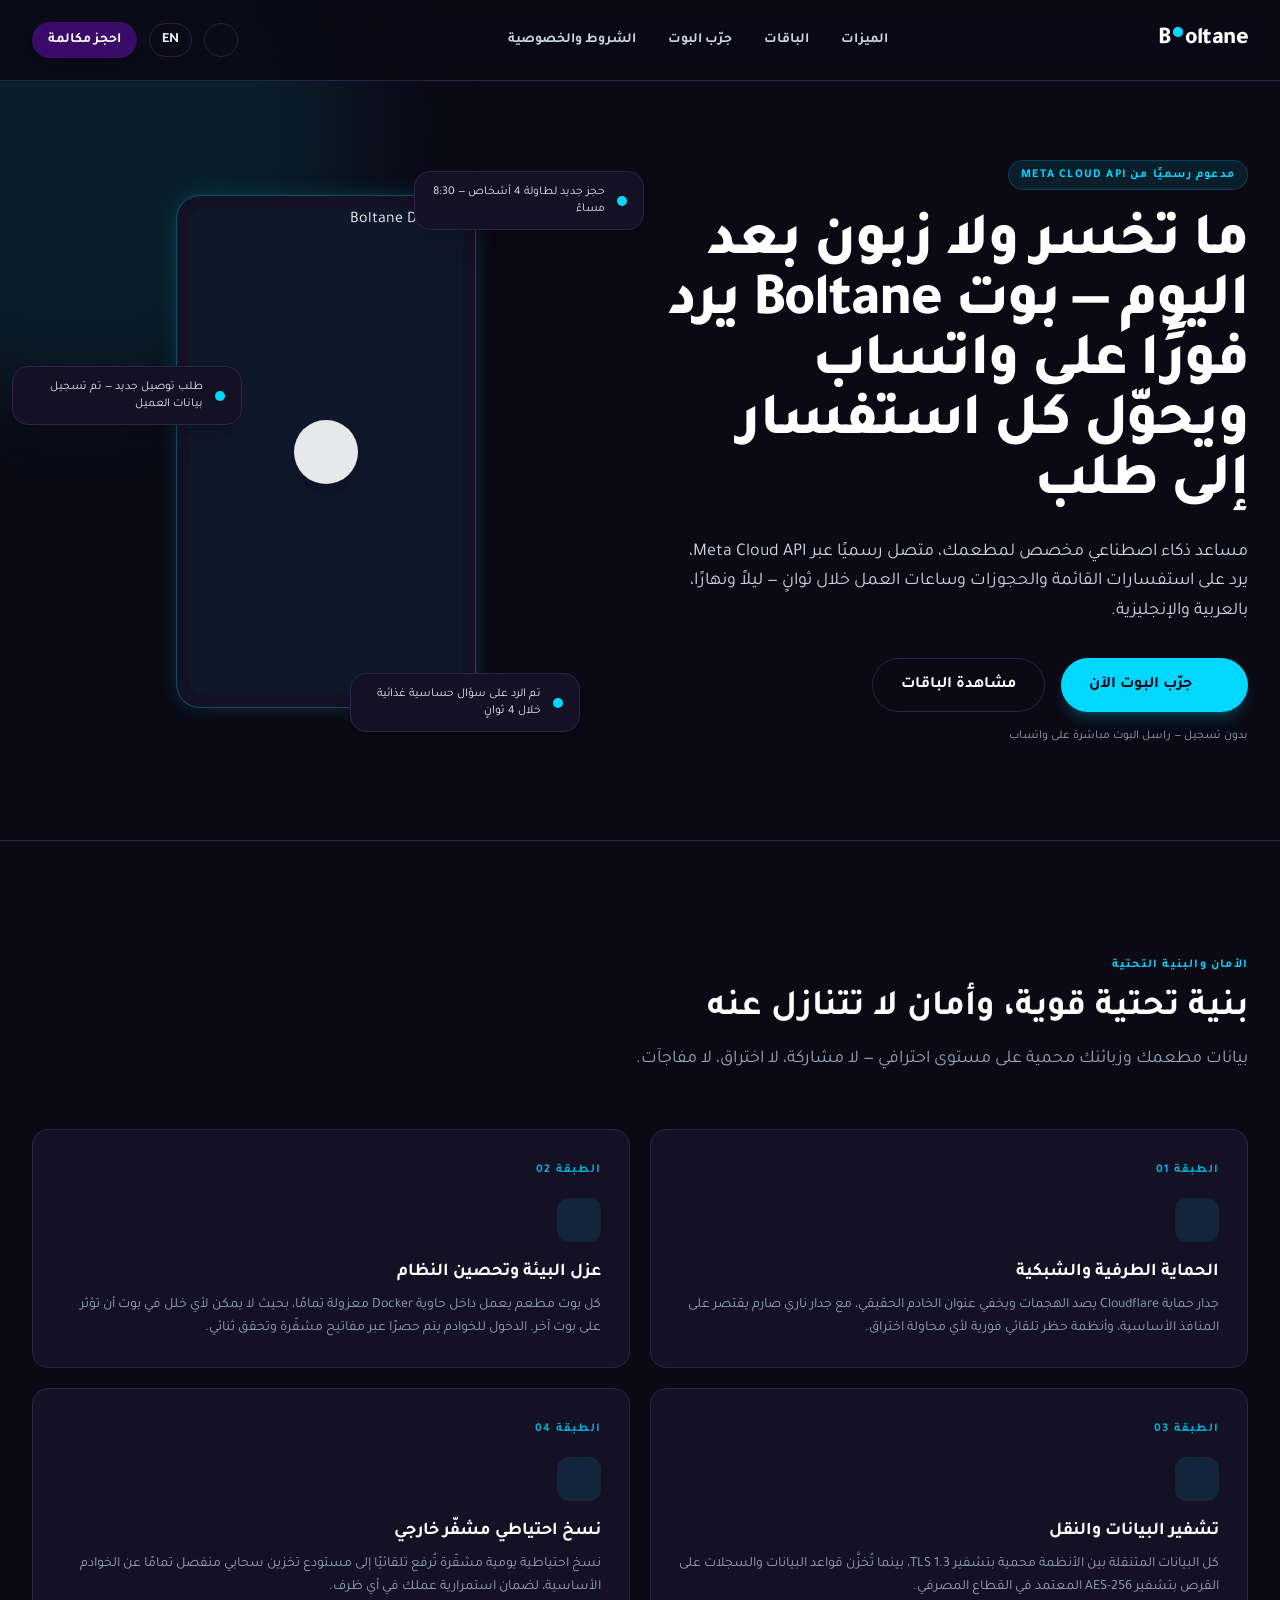
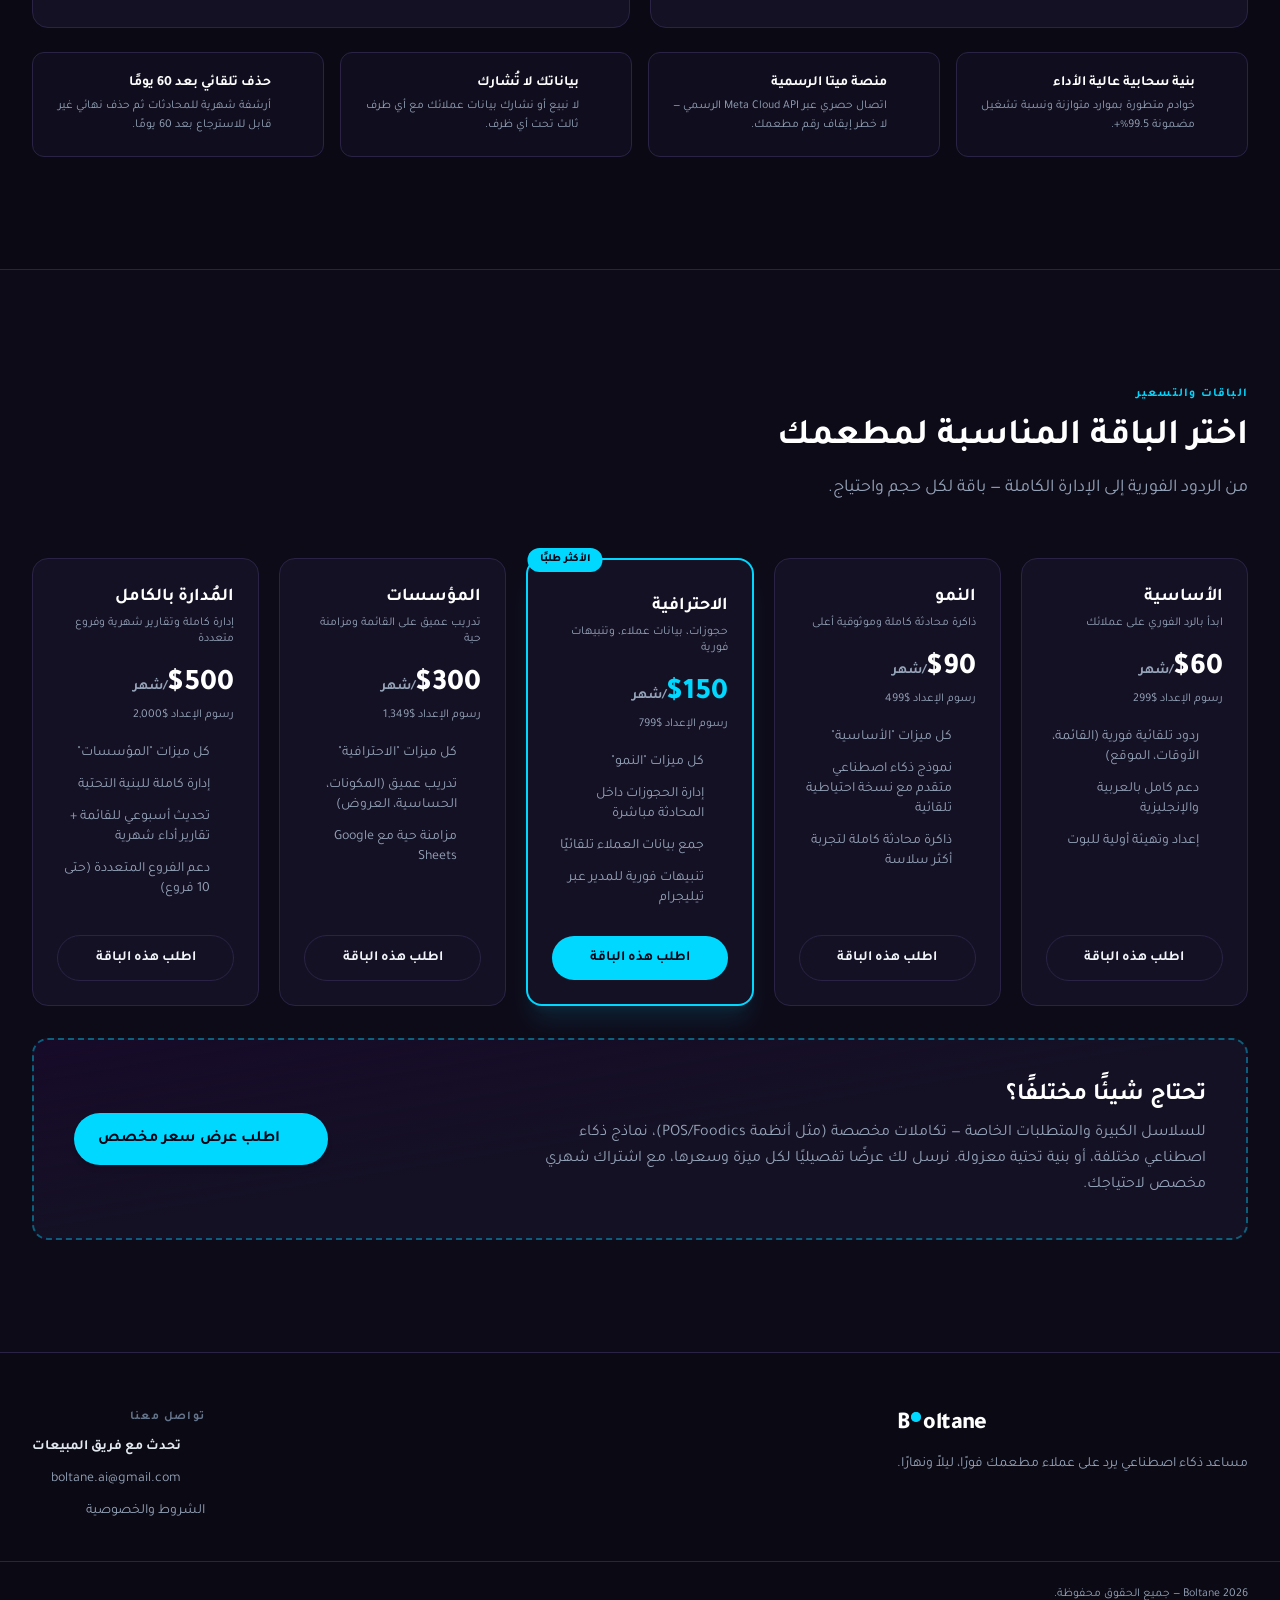
==== index.html @ 98b8a9b6 "Rename Boltane_WebPage-5.html to index.html" ====
<!DOCTYPE html>
<html lang="ar" dir="rtl" class="dark">
<head>
<meta charset="UTF-8" />
<meta name="viewport" content="width=device-width, initial-scale=1.0, viewport-fit=cover" />
<title data-i18n="meta.title">Boltane — أتمتة ذكاء اصطناعي لمطاعمك عبر واتساب</title>
<meta name="description" data-i18n="meta.description" content="مساعد ذكاء اصطناعي مخصص يرد على عملاء مطعمك فورًا على واتساب، على مدار الساعة، بالعربية والإنجليزية." />
<meta name="referrer" content="strict-origin-when-cross-origin" />

<!-- Tailwind CSS (precompiled locally at build time — no CDN needed, works fully offline) -->
<style>
*,:after,:before{--tw-border-spacing-x:0;--tw-border-spacing-y:0;--tw-translate-x:0;--tw-translate-y:0;--tw-rotate:0;--tw-skew-x:0;--tw-skew-y:0;--tw-scale-x:1;--tw-scale-y:1;--tw-pan-x: ;--tw-pan-y: ;--tw-pinch-zoom: ;--tw-scroll-snap-strictness:proximity;--tw-gradient-from-position: ;--tw-gradient-via-position: ;--tw-gradient-to-position: ;--tw-ordinal: ;--tw-slashed-zero: ;--tw-numeric-figure: ;--tw-numeric-spacing: ;--tw-numeric-fraction: ;--tw-ring-inset: ;--tw-ring-offset-width:0px;--tw-ring-offset-color:#fff;--tw-ring-color:rgba(59,130,246,.5);--tw-ring-offset-shadow:0 0 #0000;--tw-ring-shadow:0 0 #0000;--tw-shadow:0 0 #0000;--tw-shadow-colored:0 0 #0000;--tw-blur: ;--tw-brightness: ;--tw-contrast: ;--tw-grayscale: ;--tw-hue-rotate: ;--tw-invert: ;--tw-saturate: ;--tw-sepia: ;--tw-drop-shadow: ;--tw-backdrop-blur: ;--tw-backdrop-brightness: ;--tw-backdrop-contrast: ;--tw-backdrop-grayscale: ;--tw-backdrop-hue-rotate: ;--tw-backdrop-invert: ;--tw-backdrop-opacity: ;--tw-backdrop-saturate: ;--tw-backdrop-sepia: ;--tw-contain-size: ;--tw-contain-layout: ;--tw-contain-paint: ;--tw-contain-style: }::backdrop{--tw-border-spacing-x:0;--tw-border-spacing-y:0;--tw-translate-x:0;--tw-translate-y:0;--tw-rotate:0;--tw-skew-x:0;--tw-skew-y:0;--tw-scale-x:1;--tw-scale-y:1;--tw-pan-x: ;--tw-pan-y: ;--tw-pinch-zoom: ;--tw-scroll-snap-strictness:proximity;--tw-gradient-from-position: ;--tw-gradient-via-position: ;--tw-gradient-to-position: ;--tw-ordinal: ;--tw-slashed-zero: ;--tw-numeric-figure: ;--tw-numeric-spacing: ;--tw-numeric-fraction: ;--tw-ring-inset: ;--tw-ring-offset-width:0px;--tw-ring-offset-color:#fff;--tw-ring-color:rgba(59,130,246,.5);--tw-ring-offset-shadow:0 0 #0000;--tw-ring-shadow:0 0 #0000;--tw-shadow:0 0 #0000;--tw-shadow-colored:0 0 #0000;--tw-blur: ;--tw-brightness: ;--tw-contrast: ;--tw-grayscale: ;--tw-hue-rotate: ;--tw-invert: ;--tw-saturate: ;--tw-sepia: ;--tw-drop-shadow: ;--tw-backdrop-blur: ;--tw-backdrop-brightness: ;--tw-backdrop-contrast: ;--tw-backdrop-grayscale: ;--tw-backdrop-hue-rotate: ;--tw-backdrop-invert: ;--tw-backdrop-opacity: ;--tw-backdrop-saturate: ;--tw-backdrop-sepia: ;--tw-contain-size: ;--tw-contain-layout: ;--tw-contain-paint: ;--tw-contain-style: }/*! tailwindcss v3.4.19 | MIT License | https://tailwindcss.com*/*,:after,:before{box-sizing:border-box;border:0 solid #e5e7eb}:after,:before{--tw-content:""}:host,html{line-height:1.5;-webkit-text-size-adjust:100%;-moz-tab-size:4;-o-tab-size:4;tab-size:4;font-family:ui-sans-serif,system-ui,sans-serif,Apple Color Emoji,Segoe UI Emoji,Segoe UI Symbol,Noto Color Emoji;font-feature-settings:normal;font-variation-settings:normal;-webkit-tap-highlight-color:transparent}body{margin:0;line-height:inherit}hr{height:0;color:inherit;border-top-width:1px}abbr:where([title]){-webkit-text-decoration:underline dotted;text-decoration:underline dotted}h1,h2,h3,h4,h5,h6{font-size:inherit;font-weight:inherit}a{color:inherit;text-decoration:inherit}b,strong{font-weight:bolder}code,kbd,pre,samp{font-family:ui-monospace,SFMono-Regular,Menlo,Monaco,Consolas,Liberation Mono,Courier New,monospace;font-feature-settings:normal;font-variation-settings:normal;font-size:1em}small{font-size:80%}sub,sup{font-size:75%;line-height:0;position:relative;vertical-align:baseline}sub{bottom:-.25em}sup{top:-.5em}table{text-indent:0;border-color:inherit;border-collapse:collapse}button,input,optgroup,select,textarea{font-family:inherit;font-feature-settings:inherit;font-variation-settings:inherit;font-size:100%;font-weight:inherit;line-height:inherit;letter-spacing:inherit;color:inherit;margin:0;padding:0}button,select{text-transform:none}button,input:where([type=button]),input:where([type=reset]),input:where([type=submit]){-webkit-appearance:button;background-color:transparent;background-image:none}:-moz-focusring{outline:auto}:-moz-ui-invalid{box-shadow:none}progress{vertical-align:baseline}::-webkit-inner-spin-button,::-webkit-outer-spin-button{height:auto}[type=search]{-webkit-appearance:textfield;outline-offset:-2px}::-webkit-search-decoration{-webkit-appearance:none}::-webkit-file-upload-button{-webkit-appearance:button;font:inherit}summary{display:list-item}blockquote,dd,dl,figure,h1,h2,h3,h4,h5,h6,hr,p,pre{margin:0}fieldset{margin:0}fieldset,legend{padding:0}menu,ol,ul{list-style:none;margin:0;padding:0}dialog{padding:0}textarea{resize:vertical}input::-moz-placeholder,textarea::-moz-placeholder{opacity:1;color:#9ca3af}input::placeholder,textarea::placeholder{opacity:1;color:#9ca3af}[role=button],button{cursor:pointer}:disabled{cursor:default}audio,canvas,embed,iframe,img,object,svg,video{display:block;vertical-align:middle}img,video{max-width:100%;height:auto}[hidden]:where(:not([hidden=until-found])){display:none}.container{width:100%}@media (min-width:640px){.container{max-width:640px}}@media (min-width:768px){.container{max-width:768px}}@media (min-width:1024px){.container{max-width:1024px}}@media (min-width:1280px){.container{max-width:1280px}}@media (min-width:1536px){.container{max-width:1536px}}.pointer-events-none{pointer-events:none}.fixed{position:fixed}.absolute{position:absolute}.relative{position:relative}.inset-0{inset:0}.inset-x-0{left:0;right:0}.-bottom-6{bottom:-1.5rem}.-end-5{inset-inline-end:-1.25rem}.-start-6{inset-inline-start:-1.5rem}.-top-3{top:-.75rem}.-top-40{top:-10rem}.-top-6{top:-1.5rem}.end-4{inset-inline-end:1rem}.start-1\/2{inset-inline-start:50%}.start-10{inset-inline-start:2.5rem}.top-0{top:0}.top-1\/3{top:33.333333%}.top-4{top:1rem}.z-10{z-index:10}.z-20{z-index:20}.z-40{z-index:40}.z-50{z-index:50}.mx-0\.5{margin-left:.125rem;margin-right:.125rem}.mx-auto{margin-left:auto;margin-right:auto}.my-4{margin-top:1rem;margin-bottom:1rem}.-mt-4{margin-top:-1rem}.mb-1{margin-bottom:.25rem}.mb-14{margin-bottom:3.5rem}.mb-2{margin-bottom:.5rem}.mb-4{margin-bottom:1rem}.mb-5{margin-bottom:1.25rem}.mb-6{margin-bottom:1.5rem}.mb-7{margin-bottom:1.75rem}.mb-8{margin-bottom:2rem}.ms-1{margin-inline-start:.25rem}.mt-0\.5{margin-top:.125rem}.mt-1{margin-top:.25rem}.mt-10{margin-top:2.5rem}.mt-2{margin-top:.5rem}.mt-3{margin-top:.75rem}.mt-4{margin-top:1rem}.mt-6{margin-top:1.5rem}.mt-7{margin-top:1.75rem}.mt-8{margin-top:2rem}.block{display:block}.flex{display:flex}.inline-flex{display:inline-flex}.table{display:table}.grid{display:grid}.hidden{display:none}.aspect-\[9\/16\]{aspect-ratio:9/16}.h-11{height:2.75rem}.h-16{height:4rem}.h-2\.5{height:.625rem}.h-4{height:1rem}.h-5{height:1.25rem}.h-6{height:1.5rem}.h-7{height:1.75rem}.h-9{height:2.25rem}.h-\[560px\]{height:560px}.h-full{height:100%}.max-h-\[85vh\]{max-height:85vh}.w-11{width:2.75rem}.w-16{width:4rem}.w-2\.5{width:.625rem}.w-4{width:1rem}.w-5{width:1.25rem}.w-6{width:1.5rem}.w-7{width:1.75rem}.w-9{width:2.25rem}.w-\[560px\]{width:560px}.w-fit{width:-moz-fit-content;width:fit-content}.w-full{width:100%}.max-w-2xl{max-width:42rem}.max-w-7xl{max-width:80rem}.max-w-\[230px\]{max-width:230px}.max-w-\[300px\]{max-width:300px}.max-w-sm{max-width:24rem}.max-w-xl{max-width:36rem}.max-w-xs{max-width:20rem}.flex-1{flex:1 1 0%}.shrink-0{flex-shrink:0}.-translate-x-1\/2{--tw-translate-x:-50%}.-translate-x-1\/2,.transform{transform:translate(var(--tw-translate-x),var(--tw-translate-y)) rotate(var(--tw-rotate)) skewX(var(--tw-skew-x)) skewY(var(--tw-skew-y)) scaleX(var(--tw-scale-x)) scaleY(var(--tw-scale-y))}@keyframes ping{75%,to{transform:scale(2);opacity:0}}.animate-ping{animation:ping 1s cubic-bezier(0,0,.2,1) infinite}.grid-cols-1{grid-template-columns:repeat(1,minmax(0,1fr))}.flex-col{flex-direction:column}.items-start{align-items:flex-start}.items-center{align-items:center}.justify-center{justify-content:center}.justify-between{justify-content:space-between}.gap-1\.5{gap:.375rem}.gap-10{gap:2.5rem}.gap-14{gap:3.5rem}.gap-2{gap:.5rem}.gap-3{gap:.75rem}.gap-4{gap:1rem}.gap-5{gap:1.25rem}.gap-6{gap:1.5rem}.gap-8{gap:2rem}.space-y-3>:not([hidden])~:not([hidden]){--tw-space-y-reverse:0;margin-top:calc(.75rem*(1 - var(--tw-space-y-reverse)));margin-bottom:calc(.75rem*var(--tw-space-y-reverse))}.space-y-5>:not([hidden])~:not([hidden]){--tw-space-y-reverse:0;margin-top:calc(1.25rem*(1 - var(--tw-space-y-reverse)));margin-bottom:calc(1.25rem*var(--tw-space-y-reverse))}.overflow-hidden{overflow:hidden}.overflow-y-auto{overflow-y:auto}.whitespace-nowrap{white-space:nowrap}.rounded-2xl{border-radius:1rem}.rounded-3xl{border-radius:1.5rem}.rounded-full{border-radius:9999px}.rounded-xl{border-radius:.75rem}.border{border-width:1px}.border-2{border-width:2px}.border-b{border-bottom-width:1px}.border-t{border-top-width:1px}.border-dashed{border-style:dashed}.border-border-light{--tw-border-opacity:1;border-color:rgb(226 232 240/var(--tw-border-opacity,1))}.border-brand-purple{--tw-border-opacity:1;border-color:rgb(59 11 105/var(--tw-border-opacity,1))}.border-brand-purple\/20{border-color:rgba(59,11,105,.2)}.border-brand-purple\/30{border-color:rgba(59,11,105,.3)}.border-brand-purple\/40{border-color:rgba(59,11,105,.4)}.bg-brand-cyan{--tw-bg-opacity:1;background-color:rgb(0 216 255/var(--tw-bg-opacity,1))}.bg-brand-purple{--tw-bg-opacity:1;background-color:rgb(59 11 105/var(--tw-bg-opacity,1))}.bg-brand-purple\/10{background-color:rgba(59,11,105,.1)}.bg-brand-purple\/15{background-color:rgba(59,11,105,.15)}.bg-ink-light{--tw-bg-opacity:1;background-color:rgb(248 250 252/var(--tw-bg-opacity,1))}.bg-slate-100{--tw-bg-opacity:1;background-color:rgb(241 245 249/var(--tw-bg-opacity,1))}.bg-slate-100\/50{background-color:rgba(241,245,249,.5)}.bg-slate-900\/60{background-color:rgba(15,23,42,.6)}.bg-white{--tw-bg-opacity:1;background-color:rgb(255 255 255/var(--tw-bg-opacity,1))}.bg-white\/70{background-color:hsla(0,0%,100%,.7)}.bg-white\/80{background-color:hsla(0,0%,100%,.8)}.bg-white\/90{background-color:hsla(0,0%,100%,.9)}.bg-white\/95{background-color:hsla(0,0%,100%,.95)}.bg-gradient-to-br{background-image:linear-gradient(to bottom right,var(--tw-gradient-stops))}.from-brand-purple\/5{--tw-gradient-from:rgba(59,11,105,.05) var(--tw-gradient-from-position);--tw-gradient-to:rgba(59,11,105,0) var(--tw-gradient-to-position);--tw-gradient-stops:var(--tw-gradient-from),var(--tw-gradient-to)}.via-white{--tw-gradient-to:hsla(0,0%,100%,0) var(--tw-gradient-to-position);--tw-gradient-stops:var(--tw-gradient-from),#fff var(--tw-gradient-via-position),var(--tw-gradient-to)}.to-white{--tw-gradient-to:#fff var(--tw-gradient-to-position)}.object-cover{-o-object-fit:cover;object-fit:cover}.p-2{padding:.5rem}.p-4{padding:1rem}.p-5{padding:1.25rem}.p-6{padding:1.5rem}.p-8{padding:2rem}.px-3{padding-left:.75rem;padding-right:.75rem}.px-4{padding-left:1rem;padding-right:1rem}.px-6{padding-left:1.5rem;padding-right:1.5rem}.px-7{padding-left:1.75rem;padding-right:1.75rem}.py-1{padding-top:.25rem;padding-bottom:.25rem}.py-1\.5{padding-top:.375rem;padding-bottom:.375rem}.py-14{padding-top:3.5rem;padding-bottom:3.5rem}.py-2{padding-top:.5rem;padding-bottom:.5rem}.py-2\.5{padding-top:.625rem;padding-bottom:.625rem}.py-20{padding-top:5rem;padding-bottom:5rem}.py-3{padding-top:.75rem;padding-bottom:.75rem}.py-3\.5{padding-top:.875rem;padding-bottom:.875rem}.py-5{padding-top:1.25rem;padding-bottom:1.25rem}.pb-16{padding-bottom:4rem}.pt-28{padding-top:7rem}.pt-5{padding-top:1.25rem}.pt-6{padding-top:1.5rem}.text-center{text-align:center}.text-start{text-align:start}.text-2xl{font-size:1.5rem;line-height:2rem}.text-3xl{font-size:1.875rem;line-height:2.25rem}.text-4xl{font-size:2.25rem;line-height:2.5rem}.text-\[11px\]{font-size:11px}.text-lg{font-size:1.125rem;line-height:1.75rem}.text-sm{font-size:.875rem;line-height:1.25rem}.text-xs{font-size:.75rem;line-height:1rem}.font-bold{font-weight:700}.font-extrabold{font-weight:800}.font-semibold{font-weight:600}.uppercase{text-transform:uppercase}.leading-\[1\.15\]{line-height:1.15}.leading-relaxed{line-height:1.625}.leading-snug{line-height:1.375}.tracking-tight{letter-spacing:-.025em}.tracking-widest{letter-spacing:.1em}.text-brand-cyan{--tw-text-opacity:1;color:rgb(0 216 255/var(--tw-text-opacity,1))}.text-brand-purple{--tw-text-opacity:1;color:rgb(59 11 105/var(--tw-text-opacity,1))}.text-slate-400{--tw-text-opacity:1;color:rgb(148 163 184/var(--tw-text-opacity,1))}.text-slate-500{--tw-text-opacity:1;color:rgb(100 116 139/var(--tw-text-opacity,1))}.text-slate-600{--tw-text-opacity:1;color:rgb(71 85 105/var(--tw-text-opacity,1))}.text-slate-700{--tw-text-opacity:1;color:rgb(51 65 85/var(--tw-text-opacity,1))}.text-slate-800{--tw-text-opacity:1;color:rgb(30 41 59/var(--tw-text-opacity,1))}.text-slate-900{--tw-text-opacity:1;color:rgb(15 23 42/var(--tw-text-opacity,1))}.text-slate-950{--tw-text-opacity:1;color:rgb(2 6 23/var(--tw-text-opacity,1))}.text-white{--tw-text-opacity:1;color:rgb(255 255 255/var(--tw-text-opacity,1))}.antialiased{-webkit-font-smoothing:antialiased;-moz-osx-font-smoothing:grayscale}.opacity-75{opacity:.75}.shadow-lg{--tw-shadow:0 10px 15px -3px rgba(0,0,0,.1),0 4px 6px -4px rgba(0,0,0,.1);--tw-shadow-colored:0 10px 15px -3px var(--tw-shadow-color),0 4px 6px -4px var(--tw-shadow-color)}.shadow-lg,.shadow-md{box-shadow:var(--tw-ring-offset-shadow,0 0 #0000),var(--tw-ring-shadow,0 0 #0000),var(--tw-shadow)}.shadow-md{--tw-shadow:0 4px 6px -1px rgba(0,0,0,.1),0 2px 4px -2px rgba(0,0,0,.1);--tw-shadow-colored:0 4px 6px -1px var(--tw-shadow-color),0 2px 4px -2px var(--tw-shadow-color)}.shadow-xl{--tw-shadow:0 20px 25px -5px rgba(0,0,0,.1),0 8px 10px -6px rgba(0,0,0,.1);--tw-shadow-colored:0 20px 25px -5px var(--tw-shadow-color),0 8px 10px -6px var(--tw-shadow-color);box-shadow:var(--tw-ring-offset-shadow,0 0 #0000),var(--tw-ring-shadow,0 0 #0000),var(--tw-shadow)}.shadow-brand-cyan\/20{--tw-shadow-color:rgba(0,216,255,.2);--tw-shadow:var(--tw-shadow-colored)}.shadow-brand-purple\/10{--tw-shadow-color:rgba(59,11,105,.1);--tw-shadow:var(--tw-shadow-colored)}.outline{outline-style:solid}.blur-3xl{--tw-blur:blur(64px);filter:var(--tw-blur) var(--tw-brightness) var(--tw-contrast) var(--tw-grayscale) var(--tw-hue-rotate) var(--tw-invert) var(--tw-saturate) var(--tw-sepia) var(--tw-drop-shadow)}.backdrop-blur-md{--tw-backdrop-blur:blur(12px)}.backdrop-blur-md,.backdrop-blur-sm{-webkit-backdrop-filter:var(--tw-backdrop-blur) var(--tw-backdrop-brightness) var(--tw-backdrop-contrast) var(--tw-backdrop-grayscale) var(--tw-backdrop-hue-rotate) var(--tw-backdrop-invert) var(--tw-backdrop-opacity) var(--tw-backdrop-saturate) var(--tw-backdrop-sepia);backdrop-filter:var(--tw-backdrop-blur) var(--tw-backdrop-brightness) var(--tw-backdrop-contrast) var(--tw-backdrop-grayscale) var(--tw-backdrop-hue-rotate) var(--tw-backdrop-invert) var(--tw-backdrop-opacity) var(--tw-backdrop-saturate) var(--tw-backdrop-sepia)}.backdrop-blur-sm{--tw-backdrop-blur:blur(4px)}.transition{transition-property:color,background-color,border-color,text-decoration-color,fill,stroke,opacity,box-shadow,transform,filter,-webkit-backdrop-filter;transition-property:color,background-color,border-color,text-decoration-color,fill,stroke,opacity,box-shadow,transform,filter,backdrop-filter;transition-property:color,background-color,border-color,text-decoration-color,fill,stroke,opacity,box-shadow,transform,filter,backdrop-filter,-webkit-backdrop-filter;transition-timing-function:cubic-bezier(.4,0,.2,1);transition-duration:.15s}.transition-colors{transition-property:color,background-color,border-color,text-decoration-color,fill,stroke;transition-timing-function:cubic-bezier(.4,0,.2,1);transition-duration:.15s}.duration-300{transition-duration:.3s}.ease-in-out{transition-timing-function:cubic-bezier(.4,0,.2,1)}.hover\:border-brand-cyan:hover{--tw-border-opacity:1;border-color:rgb(0 216 255/var(--tw-border-opacity,1))}.hover\:border-brand-purple:hover{--tw-border-opacity:1;border-color:rgb(59 11 105/var(--tw-border-opacity,1))}.hover\:bg-brand-cyanHover:hover{--tw-bg-opacity:1;background-color:rgb(0 184 217/var(--tw-bg-opacity,1))}.hover\:bg-brand-purpleLight:hover{--tw-bg-opacity:1;background-color:rgb(91 20 168/var(--tw-bg-opacity,1))}.hover\:text-brand-purple:hover{--tw-text-opacity:1;color:rgb(59 11 105/var(--tw-text-opacity,1))}.hover\:text-slate-900:hover{--tw-text-opacity:1;color:rgb(15 23 42/var(--tw-text-opacity,1))}.group:hover .group-hover\:bg-white{--tw-bg-opacity:1;background-color:rgb(255 255 255/var(--tw-bg-opacity,1))}.dark\:block:is(.dark *){display:block}.dark\:hidden:is(.dark *){display:none}.dark\:border-border-dark:is(.dark *){--tw-border-opacity:1;border-color:rgb(42 35 69/var(--tw-border-opacity,1))}.dark\:border-brand-cyan:is(.dark *){--tw-border-opacity:1;border-color:rgb(0 216 255/var(--tw-border-opacity,1))}.dark\:border-brand-cyan\/20:is(.dark *){border-color:rgba(0,216,255,.2)}.dark\:border-brand-cyan\/30:is(.dark *){border-color:rgba(0,216,255,.3)}.dark\:border-brand-cyan\/40:is(.dark *){border-color:rgba(0,216,255,.4)}.dark\:bg-black\/70:is(.dark *){background-color:rgba(0,0,0,.7)}.dark\:bg-brand-cyan:is(.dark *){--tw-bg-opacity:1;background-color:rgb(0 216 255/var(--tw-bg-opacity,1))}.dark\:bg-brand-cyan\/10:is(.dark *){background-color:rgba(0,216,255,.1)}.dark\:bg-brand-cyan\/15:is(.dark *){background-color:rgba(0,216,255,.15)}.dark\:bg-ink-dark:is(.dark *){--tw-bg-opacity:1;background-color:rgb(11 9 20/var(--tw-bg-opacity,1))}.dark\:bg-ink-dark\/85:is(.dark *){background-color:rgba(11,9,20,.85)}.dark\:bg-ink-dark\/95:is(.dark *){background-color:rgba(11,9,20,.95)}.dark\:bg-slate-900:is(.dark *){--tw-bg-opacity:1;background-color:rgb(15 23 42/var(--tw-bg-opacity,1))}.dark\:bg-surface-dark:is(.dark *){--tw-bg-opacity:1;background-color:rgb(21 17 37/var(--tw-bg-opacity,1))}.dark\:bg-surface-dark\/30:is(.dark *){background-color:rgba(21,17,37,.3)}.dark\:bg-surface-dark\/60:is(.dark *){background-color:rgba(21,17,37,.6)}.dark\:from-brand-purple\/20:is(.dark *){--tw-gradient-from:rgba(59,11,105,.2) var(--tw-gradient-from-position);--tw-gradient-to:rgba(59,11,105,0) var(--tw-gradient-to-position);--tw-gradient-stops:var(--tw-gradient-from),var(--tw-gradient-to)}.dark\:via-surface-dark:is(.dark *){--tw-gradient-to:rgba(21,17,37,0) var(--tw-gradient-to-position);--tw-gradient-stops:var(--tw-gradient-from),#151125 var(--tw-gradient-via-position),var(--tw-gradient-to)}.dark\:to-surface-dark:is(.dark *){--tw-gradient-to:#151125 var(--tw-gradient-to-position)}.dark\:text-brand-cyan:is(.dark *){--tw-text-opacity:1;color:rgb(0 216 255/var(--tw-text-opacity,1))}.dark\:text-brand-cyan\/80:is(.dark *){color:rgba(0,216,255,.8)}.dark\:text-slate-100:is(.dark *){--tw-text-opacity:1;color:rgb(241 245 249/var(--tw-text-opacity,1))}.dark\:text-slate-200:is(.dark *){--tw-text-opacity:1;color:rgb(226 232 240/var(--tw-text-opacity,1))}.dark\:text-slate-300:is(.dark *){--tw-text-opacity:1;color:rgb(203 213 225/var(--tw-text-opacity,1))}.dark\:text-slate-400:is(.dark *){--tw-text-opacity:1;color:rgb(148 163 184/var(--tw-text-opacity,1))}.dark\:text-slate-500:is(.dark *){--tw-text-opacity:1;color:rgb(100 116 139/var(--tw-text-opacity,1))}.dark\:text-slate-950:is(.dark *){--tw-text-opacity:1;color:rgb(2 6 23/var(--tw-text-opacity,1))}.dark\:text-white:is(.dark *){--tw-text-opacity:1;color:rgb(255 255 255/var(--tw-text-opacity,1))}.dark\:shadow-brand-cyan\/10:is(.dark *){--tw-shadow-color:rgba(0,216,255,.1);--tw-shadow:var(--tw-shadow-colored)}.dark\:hover\:border-brand-cyan:hover:is(.dark *){--tw-border-opacity:1;border-color:rgb(0 216 255/var(--tw-border-opacity,1))}.dark\:hover\:bg-brand-cyanHover:hover:is(.dark *){--tw-bg-opacity:1;background-color:rgb(0 184 217/var(--tw-bg-opacity,1))}.dark\:hover\:text-brand-cyan:hover:is(.dark *){--tw-text-opacity:1;color:rgb(0 216 255/var(--tw-text-opacity,1))}.dark\:hover\:text-white:hover:is(.dark *){--tw-text-opacity:1;color:rgb(255 255 255/var(--tw-text-opacity,1))}@media (min-width:640px){.sm\:block{display:block}.sm\:inline-flex{display:inline-flex}.sm\:grid-cols-2{grid-template-columns:repeat(2,minmax(0,1fr))}.sm\:flex-row{flex-direction:row}.sm\:items-center{align-items:center}.sm\:px-6{padding-left:1.5rem;padding-right:1.5rem}.sm\:text-5xl{font-size:3rem;line-height:1}}@media (min-width:768px){.md\:flex{display:flex}.md\:hidden{display:none}.md\:h-20{height:5rem}.md\:grid-cols-2{grid-template-columns:repeat(2,minmax(0,1fr))}.md\:flex-row{flex-direction:row}.md\:items-center{align-items:center}.md\:gap-3{gap:.75rem}.md\:p-10{padding:2.5rem}.md\:p-3{padding:.75rem}.md\:p-7{padding:1.75rem}.md\:p-8{padding:2rem}.md\:py-28{padding-top:7rem;padding-bottom:7rem}.md\:pb-24{padding-bottom:6rem}.md\:pt-40{padding-top:10rem}.md\:text-4xl{font-size:2.25rem;line-height:2.5rem}.md\:text-sm{font-size:.875rem;line-height:1.25rem}.md\:text-xs{font-size:.75rem;line-height:1rem}}@media (min-width:1024px){.lg\:scale-105{--tw-scale-x:1.05;--tw-scale-y:1.05;transform:translate(var(--tw-translate-x),var(--tw-translate-y)) rotate(var(--tw-rotate)) skewX(var(--tw-skew-x)) skewY(var(--tw-skew-y)) scaleX(var(--tw-scale-x)) scaleY(var(--tw-scale-y))}.lg\:grid-cols-2{grid-template-columns:repeat(2,minmax(0,1fr))}.lg\:grid-cols-3{grid-template-columns:repeat(3,minmax(0,1fr))}.lg\:grid-cols-4{grid-template-columns:repeat(4,minmax(0,1fr))}.lg\:gap-10{gap:2.5rem}.lg\:px-8{padding-left:2rem;padding-right:2rem}.lg\:text-6xl{font-size:3.75rem;line-height:1}}@media (min-width:1280px){.xl\:grid-cols-5{grid-template-columns:repeat(5,minmax(0,1fr))}}
</style>

<!-- Google Fonts -->
<link rel="preconnect" href="https://fonts.googleapis.com" />
<link rel="preconnect" href="https://fonts.gstatic.com" crossorigin />
<link href="https://fonts.googleapis.com/css2?family=Tajawal:wght@400;500;700;800;900&family=Sora:wght@400;500;600;700;800&family=Manrope:wght@400;500;600;700&display=swap" rel="stylesheet" />

<!-- Lucide Icons -->
<script src="https://unpkg.com/lucide@latest/dist/umd/lucide.js"></script>

<style>
  html { scroll-behavior: smooth; scroll-padding-top: 5.5rem; }
  html[lang="ar"] body, html[lang="ar"] .font-display { font-family: 'Tajawal', sans-serif; }
  html[lang="en"] body { font-family: 'Manrope', sans-serif; }
  html[lang="en"] .font-display { font-family: 'Sora', sans-serif; }

  ::selection { background:#00D8FF; color:#0B0914; }
  *:focus-visible { outline: 2px solid #00D8FF; outline-offset: 2px; }

  .glow-border { box-shadow: 0 0 25px -5px rgba(0, 216, 255, 0.25); }

  @keyframes floatToast {
    0%   { opacity: 0; transform: translateY(14px); }
    8%   { opacity: 1; transform: translateY(0); }
    85%  { opacity: 1; transform: translateY(0); }
    100% { opacity: 0; transform: translateY(-10px); }
  }
  .toast-1 { animation: floatToast 10s ease-in-out infinite; animation-delay: 0s; }
  .toast-2 { animation: floatToast 10s ease-in-out infinite; animation-delay: 3.3s; }
  .toast-3 { animation: floatToast 10s ease-in-out infinite; animation-delay: 6.6s; }

  .reveal { opacity: 0; transform: translateY(18px); transition: opacity .7s ease, transform .7s ease; }
  .reveal.is-visible { opacity: 1; transform: translateY(0); }

  @media (prefers-reduced-motion: reduce) {
    *, *::before, *::after {
      animation-duration: .01ms !important;
      animation-iteration-count: 1 !important;
      transition-duration: .01ms !important;
      scroll-behavior: auto !important;
    }
    .reveal { opacity: 1 !important; transform: none !important; }
  }

  .no-scrollbar::-webkit-scrollbar { display: none; }
  .no-scrollbar { -ms-overflow-style: none; scrollbar-width: none; }
</style>
</head>

<body class="bg-ink-light dark:bg-ink-dark text-slate-800 dark:text-slate-100 antialiased transition-colors duration-300">

<!-- ============ NAVBAR ============ -->
<header class="fixed top-0 inset-x-0 z-40 backdrop-blur-md bg-white/80 dark:bg-ink-dark/85 border-b border-border-light dark:border-border-dark transition-colors">
  <div class="max-w-7xl mx-auto px-4 sm:px-6 lg:px-8 h-16 md:h-20 flex items-center justify-between">
    
    <!-- Animated Brand Logo -->
    <a href="#top" dir="ltr" class="flex items-center shrink-0 font-display font-extrabold text-2xl text-brand-purple dark:text-white tracking-tight">
      <span>B</span>
      <span class="relative flex h-2.5 w-2.5 -mt-4 mx-0.5">
        <span class="animate-ping absolute inline-flex h-full w-full rounded-full bg-brand-cyan opacity-75"></span>
        <span class="relative inline-flex rounded-full h-2.5 w-2.5 bg-brand-cyan"></span>
      </span>
      <span>oltane</span>
    </a>

    <nav class="hidden md:flex items-center gap-8 text-sm font-semibold text-slate-600 dark:text-slate-300">
      <a href="#features" class="hover:text-brand-purple dark:hover:text-brand-cyan transition-colors" data-i18n="nav.features">الميزات</a>
      <a href="#pricing" class="hover:text-brand-purple dark:hover:text-brand-cyan transition-colors" data-i18n="nav.pricing">الباقات</a>
      <a href="#demo" class="hover:text-brand-purple dark:hover:text-brand-cyan transition-colors" data-i18n="nav.demo">جرّب البوت</a>
      <button type="button" id="termsLink" class="hover:text-brand-purple dark:hover:text-brand-cyan transition-colors" data-i18n="nav.terms">الشروط والخصوصية</button>
    </nav>

    <div class="flex items-center gap-2 md:gap-3">
      <!-- Dark / Light Theme Toggle -->
      <button type="button" id="themeToggle" aria-label="Toggle Theme" class="p-2 rounded-full border border-border-light dark:border-border-dark text-slate-700 dark:text-slate-200 hover:border-brand-cyan transition-colors">
        <i data-lucide="sun" class="w-4 h-4 hidden dark:block text-brand-cyan"></i>
        <i data-lucide="moon" class="w-4 h-4 block dark:hidden text-brand-purple"></i>
      </button>

      <!-- Language Toggle -->
      <button type="button" id="langToggle" class="text-xs md:text-sm font-bold border border-border-light dark:border-border-dark rounded-full px-3 py-1.5 hover:border-brand-cyan transition-colors">EN</button>
      
      <a href="#" data-wa="sales" target="_blank" rel="noopener"
         class="hidden sm:inline-flex items-center gap-1.5 bg-brand-purple hover:bg-brand-purpleLight text-white font-bold text-sm px-4 py-2 rounded-full transition-colors shadow-md" data-i18n="nav.cta_sales">احجز مكالمة</a>
      
      <button type="button" id="mobileMenuBtn" aria-label="Menu" class="md:hidden w-9 h-9 flex items-center justify-center rounded-full border border-border-light dark:border-border-dark text-slate-800 dark:text-slate-200">
        <i data-lucide="menu" class="w-5 h-5"></i>
      </button>
    </div>
  </div>

  <div id="mobileMenu" class="md:hidden hidden border-t border-border-light dark:border-border-dark bg-white/95 dark:bg-ink-dark/95 backdrop-blur-md">
    <div class="px-4 py-5 flex flex-col gap-4 text-sm font-semibold text-slate-600 dark:text-slate-300">
      <a href="#features" class="mobile-link" data-i18n="nav.features">الميزات</a>
      <a href="#pricing" class="mobile-link" data-i18n="nav.pricing">الباقات</a>
      <a href="#demo" class="mobile-link" data-i18n="nav.demo">جرّب البوت</a>
      <button type="button" id="termsLinkMobile" class="text-start" data-i18n="nav.terms">الشروط والخصوصية</button>
      <a href="#" data-wa="sales" target="_blank" rel="noopener" class="text-center bg-brand-purple text-white font-bold py-3 rounded-full" data-i18n="nav.cta_sales">احجز مكالمة</a>
    </div>
  </div>
</header>

<main id="top">

<!-- ============ HERO ============ -->
<section id="demo" class="relative pt-28 pb-16 md:pt-40 md:pb-24 overflow-hidden">
  <div class="pointer-events-none absolute -top-40 start-1/2 -translate-x-1/2 w-[560px] h-[560px] rounded-full bg-brand-purple/15 dark:bg-brand-cyan/10 blur-3xl"></div>

  <div class="relative max-w-7xl mx-auto px-4 sm:px-6 lg:px-8 grid lg:grid-cols-2 gap-14 lg:gap-10 items-center">
    <div class="reveal">
      <span class="inline-flex items-center gap-2 text-[11px] md:text-xs font-bold uppercase tracking-widest text-brand-purple dark:text-brand-cyan bg-brand-purple/10 dark:bg-brand-cyan/10 border border-brand-purple/20 dark:border-brand-cyan/20 rounded-full px-3 py-1.5 mb-6" data-i18n="hero.eyebrow">
        مدعوم رسميًا من Meta Cloud API
      </span>
      <h1 class="font-display text-4xl sm:text-5xl lg:text-6xl font-extrabold leading-[1.15] tracking-tight text-slate-900 dark:text-white mb-6" data-i18n="hero.headline">
        ما تخسر ولا زبون بعد اليوم — بوت Boltane يرد فورًا على واتساب ويحوّل كل استفسار إلى طلب
      </h1>
      <p class="text-lg text-slate-600 dark:text-slate-300 leading-relaxed mb-8 max-w-xl" data-i18n="hero.subheadline">
        مساعد ذكاء اصطناعي مخصص لمطعمك، متصل رسميًا عبر Meta Cloud API، يرد على استفسارات القائمة والحجوزات وساعات العمل خلال ثوانٍ — ليلاً ونهارًا، بالعربية والإنجليزية.
      </p>
      <div class="flex flex-col sm:flex-row gap-4">
        <a href="#" data-wa="demo" target="_blank" rel="noopener"
           class="inline-flex items-center justify-center gap-2 bg-brand-cyan hover:bg-brand-cyanHover text-slate-950 font-bold px-7 py-3.5 rounded-full transition-colors shadow-lg shadow-brand-cyan/20">
          <i data-lucide="message-circle" class="w-5 h-5"></i>
          <span data-i18n="hero.cta_demo">جرّب البوت الآن</span>
        </a>
        <a href="#pricing"
           class="inline-flex items-center justify-center gap-2 border border-border-light dark:border-border-dark hover:border-brand-purple dark:hover:border-brand-cyan text-slate-800 dark:text-white font-semibold px-7 py-3.5 rounded-full transition-colors">
          <span data-i18n="hero.cta_pricing">مشاهدة الباقات</span>
        </a>
      </div>
      <p class="text-xs text-slate-500 dark:text-slate-400 mt-4" data-i18n="hero.cta_demo_subtext">بدون تسجيل — راسل البوت مباشرة على واتساب</p>
    </div>

    <div class="relative reveal">
      <div class="absolute -top-6 -start-6 z-20 toast-1 hidden sm:block">
        <div class="flex items-center gap-3 bg-white dark:bg-surface-dark border border-border-light dark:border-border-dark rounded-2xl px-4 py-3 shadow-xl max-w-[230px]">
          <span class="w-2.5 h-2.5 rounded-full bg-brand-cyan shrink-0"></span>
          <p class="text-xs text-slate-800 dark:text-slate-200 leading-snug" data-i18n="hero.toast1">حجز جديد لطاولة 4 أشخاص — 8:30 مساءً</p>
        </div>
      </div>
      <div class="absolute top-1/3 -end-5 z-20 toast-2 hidden sm:block">
        <div class="flex items-center gap-3 bg-white dark:bg-surface-dark border border-border-light dark:border-border-dark rounded-2xl px-4 py-3 shadow-xl max-w-[230px]">
          <span class="w-2.5 h-2.5 rounded-full bg-brand-purple dark:bg-brand-cyan shrink-0"></span>
          <p class="text-xs text-slate-800 dark:text-slate-200 leading-snug" data-i18n="hero.toast2">طلب توصيل جديد — تم تسجيل بيانات العميل</p>
        </div>
      </div>
      <div class="absolute -bottom-6 start-10 z-20 toast-3 hidden sm:block">
        <div class="flex items-center gap-3 bg-white dark:bg-surface-dark border border-border-light dark:border-border-dark rounded-2xl px-4 py-3 shadow-xl max-w-[230px]">
          <span class="w-2.5 h-2.5 rounded-full bg-brand-cyan shrink-0"></span>
          <p class="text-xs text-slate-800 dark:text-slate-200 leading-snug" data-i18n="hero.toast3">تم الرد على سؤال حساسية غذائية خلال 4 ثوانٍ</p>
        </div>
      </div>

      <div class="relative rounded-3xl border border-brand-purple/30 dark:border-brand-cyan/30 glow-border bg-white dark:bg-surface-dark p-2 md:p-3 max-w-[300px] mx-auto">
        <div id="videoWrap" class="aspect-[9/16] rounded-2xl overflow-hidden bg-slate-100 dark:bg-slate-900 relative flex items-center justify-center">
          <div id="videoPlaceholder" class="text-center p-6">
            <div class="w-16 h-16 mx-auto rounded-full bg-brand-purple/10 dark:bg-brand-cyan/15 flex items-center justify-center mb-4">
              <i data-lucide="play" class="text-brand-purple dark:text-brand-cyan w-7 h-7 ms-1"></i>
            </div>
            <p class="text-sm text-slate-500 dark:text-slate-400 max-w-xs" data-i18n="hero.video_placeholder">أضف معرّف فيديو يوتيوب في الكود لعرض العرض التوضيحي هنا</p>
          </div>
        </div>
      </div>
    </div>
  </div>
</section>

<!-- ============ SECURITY & INFRASTRUCTURE ============ -->
<section id="features" class="py-20 md:py-28 border-t border-border-light dark:border-border-dark">
  <div class="max-w-7xl mx-auto px-4 sm:px-6 lg:px-8">
    <div class="max-w-2xl mb-14 reveal">
      <span class="text-xs font-bold uppercase tracking-widest text-brand-purple dark:text-brand-cyan" data-i18n="security.eyebrow">الأمان والبنية التحتية</span>
      <h2 class="font-display text-3xl md:text-4xl font-bold text-slate-900 dark:text-white mt-3 mb-4" data-i18n="security.section_title">بنية تحتية قوية، وأمان لا تتنازل عنه</h2>
      <p class="text-slate-600 dark:text-slate-400 text-lg" data-i18n="security.section_subtitle">بيانات مطعمك وزبائنك محمية على مستوى احترافي — لا مشاركة، لا اختراق، لا مفاجآت.</p>
    </div>

    <div class="grid md:grid-cols-2 gap-5">
      <div class="reveal bg-white dark:bg-surface-dark border border-border-light dark:border-border-dark rounded-2xl p-6 md:p-7">
        <span class="text-xs font-bold text-brand-purple dark:text-brand-cyan/80 tracking-widest" data-i18n="security.layer1.eyebrow">الطبقة 01</span>
        <div class="w-11 h-11 rounded-xl bg-brand-purple/10 dark:bg-brand-cyan/10 flex items-center justify-center my-4"><i data-lucide="shield" class="text-brand-purple dark:text-brand-cyan w-5 h-5"></i></div>
        <h3 class="font-display text-lg font-bold text-slate-900 dark:text-white mb-2" data-i18n="security.layer1.title">الحماية الطرفية والشبكية</h3>
        <p class="text-sm text-slate-600 dark:text-slate-400 leading-relaxed" data-i18n="security.layer1.desc">جدار حماية Cloudflare يصد الهجمات ويخفي عنوان الخادم الحقيقي، مع جدار ناري صارم يقتصر على المنافذ الأساسية، وأنظمة حظر تلقائي فورية لأي محاولة اختراق.</p>
      </div>

      <div class="reveal bg-white dark:bg-surface-dark border border-border-light dark:border-border-dark rounded-2xl p-6 md:p-7">
        <span class="text-xs font-bold text-brand-purple dark:text-brand-cyan/80 tracking-widest" data-i18n="security.layer2.eyebrow">الطبقة 02</span>
        <div class="w-11 h-11 rounded-xl bg-brand-purple/10 dark:bg-brand-cyan/10 flex items-center justify-center my-4"><i data-lucide="package" class="text-brand-purple dark:text-brand-cyan w-5 h-5"></i></div>
        <h3 class="font-display text-lg font-bold text-slate-900 dark:text-white mb-2" data-i18n="security.layer2.title">عزل البيئة وتحصين النظام</h3>
        <p class="text-sm text-slate-600 dark:text-slate-400 leading-relaxed" data-i18n="security.layer2.desc">كل بوت مطعم يعمل داخل حاوية Docker معزولة تمامًا، بحيث لا يمكن لأي خلل في بوت أن تؤثر على بوت آخر. الدخول للخوادم يتم حصرًا عبر مفاتيح مشفّرة وتحقق ثنائي.</p>
      </div>

      <div class="reveal bg-white dark:bg-surface-dark border border-border-light dark:border-border-dark rounded-2xl p-6 md:p-7">
        <span class="text-xs font-bold text-brand-purple dark:text-brand-cyan/80 tracking-widest" data-i18n="security.layer3.eyebrow">الطبقة 03</span>
        <div class="w-11 h-11 rounded-xl bg-brand-purple/10 dark:bg-brand-cyan/10 flex items-center justify-center my-4"><i data-lucide="lock" class="text-brand-purple dark:text-brand-cyan w-5 h-5"></i></div>
        <h3 class="font-display text-lg font-bold text-slate-900 dark:text-white mb-2" data-i18n="security.layer3.title">تشفير البيانات والنقل</h3>
        <p class="text-sm text-slate-600 dark:text-slate-400 leading-relaxed" data-i18n="security.layer3.desc">كل البيانات المتنقلة بين الأنظمة محمية بتشفير TLS 1.3، بينما تُخزَّن قواعد البيانات والسجلات على القرص بتشفير AES-256 المعتمد في القطاع المصرفي.</p>
      </div>

      <div class="reveal bg-white dark:bg-surface-dark border border-border-light dark:border-border-dark rounded-2xl p-6 md:p-7">
        <span class="text-xs font-bold text-brand-purple dark:text-brand-cyan/80 tracking-widest" data-i18n="security.layer4.eyebrow">الطبقة 04</span>
        <div class="w-11 h-11 rounded-xl bg-brand-purple/10 dark:bg-brand-cyan/10 flex items-center justify-center my-4"><i data-lucide="cloud" class="text-brand-purple dark:text-brand-cyan w-5 h-5"></i></div>
        <h3 class="font-display text-lg font-bold text-slate-900 dark:text-white mb-2" data-i18n="security.layer4.title">نسخ احتياطي مشفّر خارجي</h3>
        <p class="text-sm text-slate-600 dark:text-slate-400 leading-relaxed" data-i18n="security.layer4.desc">نسخ احتياطية يومية مشفّرة تُرفع تلقائيًا إلى مستودع تخزين سحابي منفصل تمامًا عن الخوادم الأساسية، لضمان استمرارية عملك في أي ظرف.</p>
      </div>
    </div>

    <div class="grid sm:grid-cols-2 lg:grid-cols-4 gap-4 mt-6">
      <div class="reveal flex items-start gap-3 bg-white/70 dark:bg-surface-dark/60 border border-border-light dark:border-border-dark rounded-xl p-5">
        <i data-lucide="server" class="text-brand-purple dark:text-brand-cyan w-5 h-5 mt-0.5 shrink-0"></i>
        <div>
          <h4 class="text-sm font-bold text-slate-900 dark:text-white mb-1" data-i18n="security.chip1.title">بنية سحابية عالية الأداء</h4>
          <p class="text-xs text-slate-600 dark:text-slate-400 leading-relaxed" data-i18n="security.chip1.desc">خوادم متطورة بموارد متوازنة ونسبة تشغيل مضمونة 99.5%+.</p>
        </div>
      </div>
      <div class="reveal flex items-start gap-3 bg-white/70 dark:bg-surface-dark/60 border border-border-light dark:border-border-dark rounded-xl p-5">
        <i data-lucide="badge-check" class="text-brand-purple dark:text-brand-cyan w-5 h-5 mt-0.5 shrink-0"></i>
        <div>
          <h4 class="text-sm font-bold text-slate-900 dark:text-white mb-1" data-i18n="security.chip2.title">منصة ميتا الرسمية</h4>
          <p class="text-xs text-slate-600 dark:text-slate-400 leading-relaxed" data-i18n="security.chip2.desc">اتصال حصري عبر Meta Cloud API الرسمي — لا خطر إيقاف رقم مطعمك.</p>
        </div>
      </div>
      <div class="reveal flex items-start gap-3 bg-white/70 dark:bg-surface-dark/60 border border-border-light dark:border-border-dark rounded-xl p-5">
        <i data-lucide="eye-off" class="text-brand-purple dark:text-brand-cyan w-5 h-5 mt-0.5 shrink-0"></i>
        <div>
          <h4 class="text-sm font-bold text-slate-900 dark:text-white mb-1" data-i18n="security.chip3.title">بياناتك لا تُشارك</h4>
          <p class="text-xs text-slate-600 dark:text-slate-400 leading-relaxed" data-i18n="security.chip3.desc">لا نبيع أو نشارك بيانات عملائك مع أي طرف ثالث تحت أي ظرف.</p>
        </div>
      </div>
      <div class="reveal flex items-start gap-3 bg-white/70 dark:bg-surface-dark/60 border border-border-light dark:border-border-dark rounded-xl p-5">
        <i data-lucide="timer" class="text-brand-purple dark:text-brand-cyan w-5 h-5 mt-0.5 shrink-0"></i>
        <div>
          <h4 class="text-sm font-bold text-slate-900 dark:text-white mb-1" data-i18n="security.chip4.title">حذف تلقائي بعد 60 يومًا</h4>
          <p class="text-xs text-slate-600 dark:text-slate-400 leading-relaxed" data-i18n="security.chip4.desc">أرشفة شهرية للمحادثات ثم حذف نهائي غير قابل للاسترجاع بعد 60 يومًا.</p>
        </div>
      </div>
    </div>
  </div>
</section>

<!-- ============ PRICING ============ -->
<section id="pricing" class="py-20 md:py-28 border-t border-border-light dark:border-border-dark bg-slate-100/50 dark:bg-surface-dark/30">
  <div class="max-w-7xl mx-auto px-4 sm:px-6 lg:px-8">
    <div class="max-w-2xl mb-14 reveal">
      <span class="text-xs font-bold uppercase tracking-widest text-brand-purple dark:text-brand-cyan" data-i18n="pricing.eyebrow">الباقات والتسعير</span>
      <h2 class="font-display text-3xl md:text-4xl font-bold text-slate-900 dark:text-white mt-3 mb-4" data-i18n="pricing.section_title">اختر الباقة المناسبة لمطعمك</h2>
      <p class="text-slate-600 dark:text-slate-400 text-lg" data-i18n="pricing.section_subtitle">من الردود الفورية إلى الإدارة الكاملة — باقة لكل حجم واحتياج.</p>
    </div>

    <div class="grid grid-cols-1 sm:grid-cols-2 lg:grid-cols-3 xl:grid-cols-5 gap-5">

      <!-- Starter -->
      <div class="reveal flex flex-col bg-white dark:bg-surface-dark border border-border-light dark:border-border-dark rounded-2xl p-6">
        <h3 class="font-display text-lg font-bold text-slate-900 dark:text-white mb-1" data-i18n="pricing.starter.name">الأساسية</h3>
        <p class="text-xs text-slate-500 dark:text-slate-400 mb-5" data-i18n="pricing.starter.tagline">ابدأ بالرد الفوري على عملائك</p>
        <div class="mb-5">
          <div class="text-3xl font-extrabold text-slate-900 dark:text-white">$60<span class="text-sm font-semibold text-slate-500 dark:text-slate-400" data-i18n="pricing.month_suffix">/شهر</span></div>
          <div class="text-xs text-slate-500 dark:text-slate-400 mt-1"><span data-i18n="pricing.setup_label">رسوم الإعداد</span> $299</div>
        </div>
        <ul class="space-y-3 mb-7 flex-1">
          <li class="flex items-start gap-2 text-sm text-slate-600 dark:text-slate-400"><i data-lucide="check" class="w-4 h-4 text-brand-purple dark:text-brand-cyan mt-0.5 shrink-0"></i><span data-i18n="pricing.starter.f1">ردود تلقائية فورية (القائمة، الأوقات، الموقع)</span></li>
          <li class="flex items-start gap-2 text-sm text-slate-600 dark:text-slate-400"><i data-lucide="check" class="w-4 h-4 text-brand-purple dark:text-brand-cyan mt-0.5 shrink-0"></i><span data-i18n="pricing.starter.f2">دعم كامل بالعربية والإنجليزية</span></li>
          <li class="flex items-start gap-2 text-sm text-slate-600 dark:text-slate-400"><i data-lucide="check" class="w-4 h-4 text-brand-purple dark:text-brand-cyan mt-0.5 shrink-0"></i><span data-i18n="pricing.starter.f3">إعداد وتهيئة أولية للبوت</span></li>
        </ul>
        <a href="#" data-wa="sales" target="_blank" rel="noopener" class="text-center border border-border-light dark:border-border-dark hover:border-brand-purple dark:hover:border-brand-cyan hover:text-brand-purple dark:hover:text-brand-cyan font-bold text-sm py-3 rounded-full transition-colors" data-i18n="pricing.cta_button">اطلب هذه الباقة</a>
      </div>

      <!-- Growth -->
      <div class="reveal flex flex-col bg-white dark:bg-surface-dark border border-border-light dark:border-border-dark rounded-2xl p-6">
        <h3 class="font-display text-lg font-bold text-slate-900 dark:text-white mb-1" data-i18n="pricing.growth.name">النمو</h3>
        <p class="text-xs text-slate-500 dark:text-slate-400 mb-5" data-i18n="pricing.growth.tagline">ذاكرة محادثة كاملة وموثوقية أعلى</p>
        <div class="mb-5">
          <div class="text-3xl font-extrabold text-slate-900 dark:text-white">$90<span class="text-sm font-semibold text-slate-500 dark:text-slate-400" data-i18n="pricing.month_suffix">/شهر</span></div>
          <div class="text-xs text-slate-500 dark:text-slate-400 mt-1"><span data-i18n="pricing.setup_label">رسوم الإعداد</span> $499</div>
        </div>
        <ul class="space-y-3 mb-7 flex-1">
          <li class="flex items-start gap-2 text-sm text-slate-600 dark:text-slate-400"><i data-lucide="check" class="w-4 h-4 text-brand-purple dark:text-brand-cyan mt-0.5 shrink-0"></i><span data-i18n="pricing.growth.f1">كل ميزات "الأساسية"</span></li>
          <li class="flex items-start gap-2 text-sm text-slate-600 dark:text-slate-400"><i data-lucide="check" class="w-4 h-4 text-brand-purple dark:text-brand-cyan mt-0.5 shrink-0"></i><span data-i18n="pricing.growth.f2">نموذج ذكاء اصطناعي متقدم مع نسخة احتياطية تلقائية</span></li>
          <li class="flex items-start gap-2 text-sm text-slate-600 dark:text-slate-400"><i data-lucide="check" class="w-4 h-4 text-brand-purple dark:text-brand-cyan mt-0.5 shrink-0"></i><span data-i18n="pricing.growth.f3">ذاكرة محادثة كاملة لتجربة أكثر سلاسة</span></li>
        </ul>
        <a href="#" data-wa="sales" target="_blank" rel="noopener" class="text-center border border-border-light dark:border-border-dark hover:border-brand-purple dark:hover:border-brand-cyan hover:text-brand-purple dark:hover:text-brand-cyan font-bold text-sm py-3 rounded-full transition-colors" data-i18n="pricing.cta_button">اطلب هذه الباقة</a>
      </div>

      <!-- Pro (Most Chosen) -->
      <div class="reveal relative flex flex-col bg-white dark:bg-surface-dark border-2 border-brand-purple dark:border-brand-cyan rounded-2xl p-6 lg:scale-105 shadow-xl shadow-brand-purple/10 dark:shadow-brand-cyan/10">
        <span class="absolute -top-3 start-1/2 -translate-x-1/2 bg-brand-purple dark:bg-brand-cyan text-white dark:text-slate-950 text-[11px] font-extrabold px-3 py-1 rounded-full whitespace-nowrap" data-i18n="pricing.pro.badge">الأكثر طلبًا</span>
        <h3 class="font-display text-lg font-bold text-slate-900 dark:text-white mb-1 mt-2" data-i18n="pricing.pro.name">الاحترافية</h3>
        <p class="text-xs text-slate-500 dark:text-slate-400 mb-5" data-i18n="pricing.pro.tagline">حجوزات، بيانات عملاء، وتنبيهات فورية</p>
        <div class="mb-5">
          <div class="text-3xl font-extrabold text-brand-purple dark:text-brand-cyan">$150<span class="text-sm font-semibold text-slate-500 dark:text-slate-400" data-i18n="pricing.month_suffix">/شهر</span></div>
          <div class="text-xs text-slate-500 dark:text-slate-400 mt-1"><span data-i18n="pricing.setup_label">رسوم الإعداد</span> $799</div>
        </div>
        <ul class="space-y-3 mb-7 flex-1">
          <li class="flex items-start gap-2 text-sm text-slate-600 dark:text-slate-400"><i data-lucide="check" class="w-4 h-4 text-brand-purple dark:text-brand-cyan mt-0.5 shrink-0"></i><span data-i18n="pricing.pro.f1">كل ميزات "النمو"</span></li>
          <li class="flex items-start gap-2 text-sm text-slate-600 dark:text-slate-400"><i data-lucide="check" class="w-4 h-4 text-brand-purple dark:text-brand-cyan mt-0.5 shrink-0"></i><span data-i18n="pricing.pro.f2">إدارة الحجوزات داخل المحادثة مباشرة</span></li>
          <li class="flex items-start gap-2 text-sm text-slate-600 dark:text-slate-400"><i data-lucide="check" class="w-4 h-4 text-brand-purple dark:text-brand-cyan mt-0.5 shrink-0"></i><span data-i18n="pricing.pro.f3">جمع بيانات العملاء تلقائيًا</span></li>
          <li class="flex items-start gap-2 text-sm text-slate-600 dark:text-slate-400"><i data-lucide="check" class="w-4 h-4 text-brand-purple dark:text-brand-cyan mt-0.5 shrink-0"></i><span data-i18n="pricing.pro.f4">تنبيهات فورية للمدير عبر تيليجرام</span></li>
        </ul>
        <a href="#" data-wa="sales" target="_blank" rel="noopener" class="text-center bg-brand-purple dark:bg-brand-cyan hover:bg-brand-purpleLight dark:hover:bg-brand-cyanHover text-white dark:text-slate-950 font-bold text-sm py-3 rounded-full transition-colors" data-i18n="pricing.cta_button">اطلب هذه الباقة</a>
      </div>

      <!-- Enterprise -->
      <div class="reveal flex flex-col bg-white dark:bg-surface-dark border border-border-light dark:border-border-dark rounded-2xl p-6">
        <h3 class="font-display text-lg font-bold text-slate-900 dark:text-white mb-1" data-i18n="pricing.enterprise.name">المؤسسات</h3>
        <p class="text-xs text-slate-500 dark:text-slate-400 mb-5" data-i18n="pricing.enterprise.tagline">تدريب عميق على القائمة ومزامنة حية</p>
        <div class="mb-5">
          <div class="text-3xl font-extrabold text-slate-900 dark:text-white">$300<span class="text-sm font-semibold text-slate-500 dark:text-slate-400" data-i18n="pricing.month_suffix">/شهر</span></div>
          <div class="text-xs text-slate-500 dark:text-slate-400 mt-1"><span data-i18n="pricing.setup_label">رسوم الإعداد</span> $1,349</div>
        </div>
        <ul class="space-y-3 mb-7 flex-1">
          <li class="flex items-start gap-2 text-sm text-slate-600 dark:text-slate-400"><i data-lucide="check" class="w-4 h-4 text-brand-purple dark:text-brand-cyan mt-0.5 shrink-0"></i><span data-i18n="pricing.enterprise.f1">كل ميزات "الاحترافية"</span></li>
          <li class="flex items-start gap-2 text-sm text-slate-600 dark:text-slate-400"><i data-lucide="check" class="w-4 h-4 text-brand-purple dark:text-brand-cyan mt-0.5 shrink-0"></i><span data-i18n="pricing.enterprise.f2">تدريب عميق (المكونات، الحساسية، العروض)</span></li>
          <li class="flex items-start gap-2 text-sm text-slate-600 dark:text-slate-400"><i data-lucide="check" class="w-4 h-4 text-brand-purple dark:text-brand-cyan mt-0.5 shrink-0"></i><span data-i18n="pricing.enterprise.f3">مزامنة حية مع Google Sheets</span></li>
        </ul>
        <a href="#" data-wa="sales" target="_blank" rel="noopener" class="text-center border border-border-light dark:border-border-dark hover:border-brand-purple dark:hover:border-brand-cyan hover:text-brand-purple dark:hover:text-brand-cyan font-bold text-sm py-3 rounded-full transition-colors" data-i18n="pricing.cta_button">اطلب هذه الباقة</a>
      </div>

      <!-- Managed -->
      <div class="reveal flex flex-col bg-white dark:bg-surface-dark border border-border-light dark:border-border-dark rounded-2xl p-6">
        <h3 class="font-display text-lg font-bold text-slate-900 dark:text-white mb-1" data-i18n="pricing.managed.name">المُدارة بالكامل</h3>
        <p class="text-xs text-slate-500 dark:text-slate-400 mb-5" data-i18n="pricing.managed.tagline">إدارة كاملة وتقارير شهرية وفروع متعددة</p>
        <div class="mb-5">
          <div class="text-3xl font-extrabold text-slate-900 dark:text-white">$500<span class="text-sm font-semibold text-slate-500 dark:text-slate-400" data-i18n="pricing.month_suffix">/شهر</span></div>
          <div class="text-xs text-slate-500 dark:text-slate-400 mt-1"><span data-i18n="pricing.setup_label">رسوم الإعداد</span> $2,000</div>
        </div>
        <ul class="space-y-3 mb-7 flex-1">
          <li class="flex items-start gap-2 text-sm text-slate-600 dark:text-slate-400"><i data-lucide="check" class="w-4 h-4 text-brand-purple dark:text-brand-cyan mt-0.5 shrink-0"></i><span data-i18n="pricing.managed.f1">كل ميزات "المؤسسات"</span></li>
          <li class="flex items-start gap-2 text-sm text-slate-600 dark:text-slate-400"><i data-lucide="check" class="w-4 h-4 text-brand-purple dark:text-brand-cyan mt-0.5 shrink-0"></i><span data-i18n="pricing.managed.f2">إدارة كاملة للبنية التحتية</span></li>
          <li class="flex items-start gap-2 text-sm text-slate-600 dark:text-slate-400"><i data-lucide="check" class="w-4 h-4 text-brand-purple dark:text-brand-cyan mt-0.5 shrink-0"></i><span data-i18n="pricing.managed.f3">تحديث أسبوعي للقائمة + تقارير أداء شهرية</span></li>
          <li class="flex items-start gap-2 text-sm text-slate-600 dark:text-slate-400"><i data-lucide="check" class="w-4 h-4 text-brand-purple dark:text-brand-cyan mt-0.5 shrink-0"></i><span data-i18n="pricing.managed.f4">دعم الفروع المتعددة (حتى 10 فروع)</span></li>
        </ul>
        <a href="#" data-wa="sales" target="_blank" rel="noopener" class="text-center border border-border-light dark:border-border-dark hover:border-brand-purple dark:hover:border-brand-cyan hover:text-brand-purple dark:hover:text-brand-cyan font-bold text-sm py-3 rounded-full transition-colors" data-i18n="pricing.cta_button">اطلب هذه الباقة</a>
      </div>
    </div>

    <!-- Customize Plan -->
    <div class="reveal mt-8 relative overflow-hidden rounded-2xl border-2 border-dashed border-brand-purple/40 dark:border-brand-cyan/40 bg-gradient-to-br from-brand-purple/5 via-white to-white dark:from-brand-purple/20 dark:via-surface-dark dark:to-surface-dark p-8 md:p-10 flex flex-col md:flex-row items-start md:items-center justify-between gap-6">
      <div>
        <h3 class="font-display text-2xl font-bold text-slate-900 dark:text-white mb-2" data-i18n="pricing.customize.title">تحتاج شيئًا مختلفًا؟</h3>
        <p class="text-slate-600 dark:text-slate-400 max-w-2xl leading-relaxed" data-i18n="pricing.customize.desc">للسلاسل الكبيرة والمتطلبات الخاصة — تكاملات مخصصة (مثل أنظمة POS/Foodics)، نماذج ذكاء اصطناعي مختلفة، أو بنية تحتية معزولة. نرسل لك عرضًا تفصيليًا لكل ميزة وسعرها، مع اشتراك شهري مخصص لاحتياجك.</p>
      </div>
      <a href="#" data-wa="custom" target="_blank" rel="noopener"
         class="shrink-0 inline-flex items-center gap-2 bg-brand-purple dark:bg-brand-cyan hover:bg-brand-purpleLight dark:hover:bg-brand-cyanHover text-white dark:text-slate-950 font-bold px-6 py-3.5 rounded-full transition-colors whitespace-nowrap shadow-md">
        <i data-lucide="sparkles" class="w-4 h-4"></i>
        <span data-i18n="pricing.customize.cta">اطلب عرض سعر مخصص</span>
      </a>
    </div>
  </div>
</section>

<!-- ============ FOOTER ============ -->
<footer class="border-t border-border-light dark:border-border-dark py-14">
  <div class="max-w-7xl mx-auto px-4 sm:px-6 lg:px-8 flex flex-col md:flex-row justify-between gap-10">
    <div class="max-w-sm">
      <div dir="ltr" class="flex items-center shrink-0 font-display font-extrabold text-2xl text-brand-purple dark:text-white tracking-tight">
        <span>B</span>
        <span class="relative flex h-2.5 w-2.5 -mt-4 mx-0.5">
          <span class="animate-ping absolute inline-flex h-full w-full rounded-full bg-brand-cyan opacity-75"></span>
          <span class="relative inline-flex rounded-full h-2.5 w-2.5 bg-brand-cyan"></span>
        </span>
        <span>oltane</span>
      </div>
      <p class="text-sm text-slate-600 dark:text-slate-400 mt-3 leading-relaxed" data-i18n="footer.tagline">مساعد ذكاء اصطناعي يرد على عملاء مطعمك فورًا، ليلاً ونهارًا.</p>
    </div>
    <div class="flex flex-col gap-3">
      <span class="text-xs font-bold uppercase tracking-widest text-slate-400 dark:text-slate-500" data-i18n="footer.contact_label">تواصل معنا</span>
      <a href="#" data-wa="sales" target="_blank" rel="noopener" class="inline-flex items-center gap-2 text-sm font-semibold text-slate-800 dark:text-slate-200 hover:text-brand-purple dark:hover:text-brand-cyan transition-colors w-fit">
        <i data-lucide="message-circle" class="w-4 h-4"></i>
        <span data-i18n="footer.cta">تحدث مع فريق المبيعات</span>
      </a>
      <a href="mailto:boltane.ai@gmail.com" class="inline-flex items-center gap-2 text-sm text-slate-600 dark:text-slate-400 hover:text-slate-900 dark:hover:text-white transition-colors w-fit">
        <i data-lucide="mail" class="w-4 h-4"></i> boltane.ai@gmail.com
      </a>
      <button type="button" id="termsLinkFooter" class="text-sm text-slate-600 dark:text-slate-400 hover:text-slate-900 dark:hover:text-white transition-colors text-start w-fit" data-i18n="nav.terms">الشروط والخصوصية</button>
    </div>
  </div>
  <div class="max-w-7xl mx-auto px-4 sm:px-6 lg:px-8 mt-10 pt-6 border-t border-border-light dark:border-border-dark text-xs text-slate-500 dark:text-slate-400">
    <span id="year"></span> Boltane — <span data-i18n="footer.rights">جميع الحقوق محفوظة.</span>
  </div>
</footer>

</main>

<!-- ============ TERMS MODAL ============ -->
<div id="termsModal" class="hidden fixed inset-0 z-50 items-center justify-center bg-slate-900/60 dark:bg-black/70 backdrop-blur-sm p-4">
  <div class="relative bg-white dark:bg-surface-dark border border-border-light dark:border-border-dark rounded-2xl max-w-2xl w-full max-h-[85vh] overflow-y-auto no-scrollbar p-6 md:p-8">
    <button type="button" id="termsCloseBtn" aria-label="Close" class="absolute top-4 end-4 w-9 h-9 flex items-center justify-center rounded-full border border-border-light dark:border-border-dark text-slate-700 dark:text-slate-300 hover:border-brand-cyan transition-colors">
      <i data-lucide="x" class="w-4 h-4"></i>
    </button>

    <div class="flex items-center gap-3 mb-2">
      <i data-lucide="file-text" class="text-brand-purple dark:text-brand-cyan w-5 h-5"></i>
      <h3 class="font-display text-2xl font-bold text-slate-900 dark:text-white" data-i18n="terms.title">الشروط والأحكام</h3>
    </div>
    <p class="text-xs text-slate-500 dark:text-slate-400 mb-6" data-i18n="terms.intro">ملخص للبنود الأساسية. آخر تحديث: 11 أغسطس 2026.</p>

    <div class="space-y-5">
      <div>
        <h4 class="text-sm font-bold text-brand-purple dark:text-brand-cyan mb-1" data-i18n="terms.s1.title">الملكية والخصوصية</h4>
        <p class="text-sm text-slate-600 dark:text-slate-400 leading-relaxed" data-i18n="terms.s1.body">تمتلك حصريًا كل بيانات محادثات عملائك ويمكنك تصديرها في أي وقت. لا نشارك بياناتك مع أي طرف ثالث أبدًا، ولا نكشف عنها إلا بأمر قانوني ملزم.</p>
      </div>
      <div>
        <h4 class="text-sm font-bold text-brand-purple dark:text-brand-cyan mb-1" data-i18n="terms.s2.title">الدفع والاسترجاع</h4>
        <p class="text-sm text-slate-600 dark:text-slate-400 leading-relaxed" data-i18n="terms.s2.body">50% من رسوم الإعداد عند التوقيع، و50% عند التسليم والتفعيل. عربون التوقيع غير قابل للاسترجاع بعد بدء العمل؛ إن لم يعمل البوت وفق المواصفات المتفق عليها بعد فترة المتابعة يُلغى المبلغ المتبقي بالكامل.</p>
      </div>
      <div>
        <h4 class="text-sm font-bold text-brand-purple dark:text-brand-cyan mb-1" data-i18n="terms.s3.title">الأمان</h4>
        <p class="text-sm text-slate-600 dark:text-slate-400 leading-relaxed" data-i18n="terms.s3.body">بنية أمان من 4 طبقات: حماية شبكية، عزل Docker، تشفير TLS 1.3 وAES-256، ونسخ احتياطي مشفّر خارجي يومي.</p>
      </div>
      <div>
        <h4 class="text-sm font-bold text-brand-purple dark:text-brand-cyan mb-1" data-i18n="terms.s4.title">مدة التسليم</h4>
        <p class="text-sm text-slate-600 dark:text-slate-400 leading-relaxed" data-i18n="terms.s4.body">7-10 أيام عمل للباقات الأساسية والنمو والاحترافية، 11-15 يومًا للمؤسسات، 12-30 يومًا للمُدارة (حسب عدد الفروع)، بالإضافة إلى 14 يوم متابعة مجانية بعد الإطلاق.</p>
      </div>
      <div>
        <h4 class="text-sm font-bold text-brand-purple dark:text-brand-cyan mb-1" data-i18n="terms.s5.title">الاستخدام العادل والتعديلات</h4>
        <p class="text-sm text-slate-600 dark:text-slate-400 leading-relaxed" data-i18n="terms.s5.body">كل باقة تشمل حجم استخدام يناسب التشغيل الطبيعي، وحتى 3 تعديلات على الإعدادات (10 للباقة المُدارة). الطلبات خارج النطاق تُنفذ ضمن اتفاق إضافي منفصل.</p>
      </div>
    </div>

    <div class="mt-7 pt-5 border-t border-border-light dark:border-border-dark flex flex-col sm:flex-row items-start sm:items-center justify-between gap-4">
      <p class="text-xs text-slate-500 dark:text-slate-400" data-i18n="terms.contact">للاستفسارات القانونية أو التقنية: boltane.ai@gmail.com</p>
      <a href="./Boltane_Terms_and_Conditions.pdf" download="Boltane_Terms_and_Conditions.pdf" target="_blank" rel="noopener" class="inline-flex items-center gap-2 text-sm font-bold text-white dark:text-slate-950 bg-brand-purple dark:bg-brand-cyan hover:bg-brand-purpleLight dark:hover:bg-brand-cyanHover px-4 py-2.5 rounded-full transition-colors whitespace-nowrap">
        <i data-lucide="download" class="w-4 h-4"></i>
        <span data-i18n="terms.download_cta">تحميل النسخة الكاملة (PDF)</span>
      </a>
    </div>
  </div>
</div>

<script>
document.addEventListener("DOMContentLoaded", function () {
  // ===== YouTube Thumbnail (click-through) — avoids iframe referrer/origin restrictions entirely =====
  const YOUTUBE_VIDEO_ID = "zBGbqd_CNYk"; 
  const videoWrap = document.getElementById("videoWrap");
  if (YOUTUBE_VIDEO_ID && videoWrap) {
    videoWrap.innerHTML =
      '<a href="https://youtube.com/shorts/' + YOUTUBE_VIDEO_ID + '" target="_blank" rel="noopener" ' +
      'class="absolute inset-0 flex items-center justify-center group" aria-label="مشاهدة الفيديو على يوتيوب">' +
        '<img src="https://i.ytimg.com/vi/' + YOUTUBE_VIDEO_ID + '/hqdefault.jpg" alt="Boltane Demo" loading="lazy" ' +
        'class="absolute inset-0 w-full h-full object-cover" />' +
        '<span class="relative z-10 w-16 h-16 rounded-full bg-white/90 group-hover:bg-white flex items-center justify-center shadow-xl transition-colors">' +
          '<i data-lucide="play" class="w-6 h-6 text-brand-purple ms-1"></i>' +
        '</span>' +
      '</a>';
  }

  // ===== Dynamic WhatsApp Message Generator =====
  const waLinks = {
    ar: {
      sales: "https://wa.me/963982195846?text=" + encodeURIComponent("السلام عليكم، أرغب بالاستفسار عن باقات Boltane"),
      demo: "https://wa.me/963984736631?text=" + encodeURIComponent("السلام عليكم، أرغب بتجربة البوت"),
      custom: "https://wa.me/963982195846?text=" + encodeURIComponent("السلام عليكم، أرغب بمعرفة تفاصيل باقة Boltane المخصصة لمطعمي")
    },
    en: {
      sales: "https://wa.me/963982195846?text=" + encodeURIComponent("Hello, I would like to inquire about Boltane plans."),
      demo: "https://wa.me/963984736631?text=" + encodeURIComponent("Hello, I would like to try the Boltane demo bot."),
      custom: "https://wa.me/963982195846?text=" + encodeURIComponent("Hello, I would like to get details for a custom Boltane plan for my restaurant.")
    }
  };

  function updateWhatsAppLinks(lang) {
    document.querySelectorAll("[data-wa]").forEach(function(el) {
      const type = el.getAttribute("data-wa");
      if (waLinks[lang] && waLinks[lang][type]) {
        el.setAttribute("href", waLinks[lang][type]);
      }
    });
  }

  // ===== Dictionary Translation Database =====
  const translations = {
    ar: {
      meta: {
        title: "Boltane — أتمتة ذكاء اصطناعي لمطاعمك عبر واتساب",
        description: "مساعد ذكاء اصطناعي مخصص يرد على عملاء مطعمك فورًا على واتساب، على مدار الساعة، بالعربية والإنجليزية."
      },
      nav: { features: "الميزات", pricing: "الباقات", demo: "جرّب البوت", terms: "الشروط والخصوصية", cta_sales: "احجز مكالمة" },
      hero: {
        eyebrow: "مدعوم رسميًا من Meta Cloud API",
        headline: "ما تخسر ولا زبون بعد اليوم — بوت Boltane يرد فورًا على واتساب ويحوّل كل استفسار إلى طلب",
        subheadline: "مساعد ذكاء اصطناعي مخصص لمطعمك، متصل رسميًا عبر Meta Cloud API، يرد على استفسارات القائمة والحجوزات وساعات العمل خلال ثوانٍ — ليلاً ونهارًا، بالعربية والإنجليزية.",
        cta_demo: "جرّب البوت الآن",
        cta_pricing: "مشاهدة الباقات",
        cta_demo_subtext: "بدون تسجيل — راسل البوت مباشرة على واتساب",
        video_placeholder: "أضف معرّف فيديو يوتيوب في الكود لعرض العرض التوضيحي هنا",
        toast1: "حجز جديد لطاولة 4 أشخاص — 8:30 مساءً",
        toast2: "طلب توصيل جديد — تم تسجيل بيانات العميل",
        toast3: "تم الرد على سؤال حساسية غذائية خلال 4 ثوانٍ"
      },
      security: {
        eyebrow: "الأمان والبنية التحتية",
        section_title: "بنية تحتية قوية، وأمان لا تتنازل عنه",
        section_subtitle: "بيانات مطعمك وزبائنك محمية على مستوى احترافي — لا مشاركة، لا اختراق، لا مفاجآت.",
        layer1: { eyebrow: "الطبقة 01", title: "الحماية الطرفية والشبكية", desc: "جدار حماية Cloudflare يصد الهجمات ويخفي عنوان الخادم الحقيقي، مع جدار ناري صارم يقتصر على المنافذ الأساسية، وأنظمة حظر تلقائي فورية لأي محاولة اختراق." },
        layer2: { eyebrow: "الطبقة 02", title: "عزل البيئة وتحصين النظام", desc: "كل بوت مطعم يعمل داخل حاوية Docker معزولة تمامًا، بحيث لا يمكن لأي خلل في بوت أن تؤثر على بوت آخر. الدخول للخوادم يتم حصرًا عبر مفاتيح مشفّرة وتحقق ثنائي." },
        layer3: { eyebrow: "الطبقة 03", title: "تشفير البيانات والنقل", desc: "كل البيانات المتنقلة بين الأنظمة محمية بتشفير TLS 1.3، بينما تُخزَّن قواعد البيانات والسجلات على القرص بتشفير AES-256 المعتمد في القطاع المصرفي." },
        layer4: { eyebrow: "الطبقة 04", title: "نسخ احتياطي مشفّر خارجي", desc: "نسخ احتياطية يومية مشفّرة تُرفع تلقائيًا إلى مستودع تخزين سحابي منفصل تمامًا عن الخوادم الأساسية، لضمان استمرارية عملك في أي ظرف." },
        chip1: { title: "بنية سحابية عالية الأداء", desc: "خوادم متطورة بموارد متوازنة ونسبة تشغيل مضمونة 99.5%+." },
        chip2: { title: "منصة ميتا الرسمية", desc: "اتصال حصري عبر Meta Cloud API الرسمي — لا خطر إيقاف رقم مطعمك." },
        chip3: { title: "بياناتك لا تُشارك", desc: "لا نبيع أو نشارك بيانات عملائك مع أي طرف ثالث تحت أي ظرف." },
        chip4: { title: "حذف تلقائي بعد 60 يومًا", desc: "أرشفة شهرية للمحادثات ثم حذف نهائي غير قابل للاسترجاع بعد 60 يومًا." }
      },
      pricing: {
        eyebrow: "الباقات والتسعير",
        section_title: "اختر الباقة المناسبة لمطعمك",
        section_subtitle: "من الردود الفورية إلى الإدارة الكاملة — باقة لكل حجم واحتياج.",
        cta_button: "اطلب هذه الباقة",
        setup_label: "رسوم الإعداد",
        month_suffix: "/شهر",
        starter: { name: "الأساسية", tagline: "ابدأ بالرد الفوري على عملائك", f1: "ردود تلقائية فورية (القائمة، الأوقات، الموقع)", f2: "دعم كامل بالعربية والإنجليزية", f3: "إعداد وتهيئة أولية للبوت" },
        growth: { name: "النمو", tagline: "ذاكرة محادثة كاملة وموثوقية أعلى", f1: "كل ميزات \"الأساسية\"", f2: "نموذج ذكاء اصطناعي متقدم مع نسخة احتياطية تلقائية", f3: "ذاكرة محادثة كاملة لتجربة أكثر سلاسة" },
        pro: { name: "الاحترافية", badge: "الأكثر طلبًا", tagline: "حجوزات، بيانات عملاء، وتنبيهات فورية", f1: "كل ميزات \"النمو\"", f2: "إدارة الحجوزات داخل المحادثة مباشرة", f3: "جمع بيانات العملاء تلقائيًا", f4: "تنبيهات فورية للمدير عبر تيليجرام" },
        enterprise: { name: "المؤسسات", tagline: "تدريب عميق على القائمة ومزامنة حية", f1: "كل ميزات \"الاحترافية\"", f2: "تدريب عميق (المكونات، الحساسية، العروض)", f3: "مزامنة حية مع Google Sheets" },
        managed: { name: "المُدارة بالكامل", tagline: "إدارة كاملة وتقارير شهرية وفروع متعددة", f1: "كل ميزات \"المؤسسات\"", f2: "إدارة كاملة للبنية التحتية", f3: "تحديث أسبوعي للقائمة + تقارير أداء شهرية", f4: "دعم الفروع المتعددة (حتى 10 فروع)" },
        customize: { title: "تحتاج شيئًا مختلفًا؟", desc: "للسلاسل الكبيرة والمتطلبات الخاصة — تكاملات مخصصة (مثل أنظمة POS/Foodics)، نماذج ذكاء اصطناعي مختلفة، أو بنية تحتية معزولة. نرسل لك عرضًا تفصيليًا لكل ميزة وسعرها، مع اشتراك شهري مخصص لاحتياجك.", cta: "اطلب عرض سعر مخصص" }
      },
      terms: {
        title: "الشروط والأحكام",
        intro: "ملخص للبنود الأساسية. آخر تحديث: 11 أغسطس 2026.",
        s1: { title: "الملكية والخصوصية", body: "تمتلك حصريًا كل بيانات محادثات عملائك ويمكنك تصديرها في أي وقت. لا نشارك بياناتك مع أي طرف ثالث أبدًا، ولا نكشف عنها إلا بأمر قانوني ملزم." },
        s2: { title: "الدفع والاسترجاع", body: "50% من رسوم الإعداد عند التوقيع، و50% عند التسليم والتفعيل. عربون التوقيع غير قابل للاسترجاع بعد بدء العمل؛ إن لم يعمل البوت وفق المواصفات المتفق عليها بعد فترة المتابعة يُلغى المبلغ المتبقي بالكامل." },
        s3: { title: "الأمان", body: "بنية أمان من 4 طبقات: حماية شبكية، عزل Docker، تشفير TLS 1.3 وAES-256، ونسخ احتياطي مشفّر خارجي يومي." },
        s4: { title: "مدة التسليم", body: "7-10 أيام عمل للباقات الأساسية والنمو والاحترافية، 11-15 يومًا للمؤسسات، 12-30 يومًا للمُدارة (حسب عدد الفروع)، بالإضافة إلى 14 يوم متابعة مجانية بعد الإطلاق." },
        s5: { title: "الاستخدام العادل والتعديلات", body: "كل باقة تشمل حجم استخدام يناسب التشغيل الطبيعي، وحتى 3 تعديلات على الإعدادات (10 للباقة المُدارة). الطلبات خارج النطاق تُنفذ ضمن اتفاق إضافي منفصل." },
        contact: "للاستفسارات القانونية أو التقنية: boltane.ai@gmail.com",
        download_cta: "تحميل النسخة الكاملة (PDF)"
      },
      footer: {
        tagline: "مساعد ذكاء اصطناعي يرد على عملاء مطعمك فورًا، ليلاً ونهارًا.",
        contact_label: "تواصل معنا",
        cta: "تحدث مع فريق المبيعات",
        rights: "جميع الحقوق محفوظة."
      }
    },
    en: {
      meta: {
        title: "Boltane — AI WhatsApp Automation for Restaurants",
        description: "A custom AI assistant that replies to your restaurant's customers instantly on WhatsApp, 24/7, in Arabic and English."
      },
      nav: { features: "Features", pricing: "Pricing", demo: "Demo", terms: "Terms & Privacy", cta_sales: "Book a Call" },
      hero: {
        eyebrow: "Officially Powered by Meta Cloud API",
        headline: "Never Lose Another Customer — Boltane Replies Instantly on WhatsApp and Turns Every Inquiry Into an Order",
        subheadline: "A custom AI assistant for your restaurant, officially connected via Meta's Cloud API, answering menu questions, reservations, and hours in seconds — day and night, in Arabic and English.",
        cta_demo: "Try the Bot Now",
        cta_pricing: "View Plans",
        cta_demo_subtext: "No signup needed — message the bot directly on WhatsApp",
        video_placeholder: "Add your YouTube video ID in the code to show the demo here",
        toast1: "New reservation for a table of 4 — 8:30 PM",
        toast2: "New delivery order — customer details captured",
        toast3: "Allergen question answered in 4 seconds"
      },
      security: {
        eyebrow: "Security & Infrastructure",
        section_title: "Enterprise-Grade Infrastructure, Security You Can Trust",
        section_subtitle: "Your restaurant's and customers' data, protected at a professional level — no sharing, no compromise, no surprises.",
        layer1: { eyebrow: "Layer 01", title: "Edge & Network Security", desc: "Cloudflare WAF blocks malicious traffic and hides the real server address, backed by a strict firewall limited to essential ports and automated systems that block intrusion attempts." },
        layer2: { eyebrow: "Layer 02", title: "Environment Isolation & Hardening", desc: "Every restaurant's bot runs inside a fully isolated Docker container. Server access is strictly limited to encrypted key-based authentication with two-factor verification." },
        layer3: { eyebrow: "Layer 03", title: "Data Encryption & Transport", desc: "All data moving between systems is protected with TLS 1.3, while databases and logs are stored on disk with bank-grade AES-256 encryption." },
        layer4: { eyebrow: "Layer 04", title: "Encrypted Off-Site Backups", desc: "Daily encrypted snapshots are automatically pushed to a cloud repository completely separate from primary servers." },
        chip1: { title: "High-Performance Cloud Infrastructure", desc: "Advanced server architecture with balanced resources and guaranteed 99.5%+ uptime." },
        chip2: { title: "Official Meta Platform", desc: "Connects exclusively via the official Meta Cloud API — no risk to your restaurant's number." },
        chip3: { title: "Your Data Isn't Shared", desc: "We never sell or share your customer data with any third party, under any circumstances." },
        chip4: { title: "Auto-Deleted After 60 Days", desc: "Conversations are archived monthly, then permanently deleted after 60 days." }
      },
      pricing: {
        eyebrow: "Pricing",
        section_title: "Choose the Plan That Fits Your Restaurant",
        section_subtitle: "From instant replies to full management — a plan for every size and need.",
        cta_button: "Get This Plan",
        setup_label: "Setup fee",
        month_suffix: "/mo",
        starter: { name: "Starter", tagline: "Start replying to customers instantly", f1: "Instant auto-replies (menu, hours, location)", f2: "Full Arabic & English support", f3: "Initial bot setup & configuration" },
        growth: { name: "Growth AI", tagline: "Full memory, higher reliability", f1: "Everything in Starter", f2: "Advanced AI model with automatic fallback", f3: "Full conversation memory for smoother chats" },
        pro: { name: "Pro", badge: "Most Chosen", tagline: "Reservations, customer data, instant alerts", f1: "Everything in Growth AI", f2: "Reservation handling inside the chat", f3: "Automatic customer data capture", f4: "Real-time manager alerts via Telegram" },
        enterprise: { name: "Enterprise", tagline: "Deep menu training, live sync", f1: "Everything in Pro", f2: "Deep training (ingredients, allergens, specials)", f3: "Live Google Sheets sync" },
        managed: { name: "Managed", tagline: "Full management, monthly reports, multi-branch", f1: "Everything in Enterprise", f2: "Full infrastructure management", f3: "Weekly menu updates + monthly reports", f4: "Multi-branch support (up to 10 branches)" },
        customize: { title: "Need Something Different?", desc: "For large chains and special requirements — custom integrations (like POS/Foodics), alternative AI models, or dedicated infrastructure. We'll send a detailed quote itemizing every feature.", cta: "Request a Custom Quote" }
      },
      terms: {
        title: "Terms & Conditions",
        intro: "A summary of the key terms. Last updated: August 11, 2026.",
        s1: { title: "Ownership & Privacy", body: "You retain exclusive ownership of all your customer conversation data and can export it anytime." },
        s2: { title: "Payment & Refunds", body: "50% of the setup fee is due at signing, and 50% at delivery and activation." },
        s3: { title: "Security", body: "A 4-layer security architecture: network protection, Docker isolation, TLS 1.3 & AES-256 encryption, and daily backups." },
        s4: { title: "Delivery Timeline", body: "7-10 business days for Starter, Growth, and Pro; 11-15 days for Enterprise; 12-30 days for Managed." },
        s5: { title: "Fair Usage & Modifications", body: "Each plan includes a usage volume suited to normal operations, plus up to 3 configuration revisions." },
        contact: "For legal or technical inquiries: boltane.ai@gmail.com",
        download_cta: "Download Full Terms (PDF)"
      },
      footer: {
        tagline: "An AI assistant that replies to your restaurant's customers instantly, day and night.",
        contact_label: "Get in Touch",
        cta: "Talk to Sales",
        rights: "All rights reserved."
      }
    }
  };

  function getPath(obj, path) {
    return path.split(".").reduce(function (o, k) { return (o && o[k] !== undefined) ? o[k] : undefined; }, obj);
  }

  let currentLang = "ar";

  function applyLanguage(lang) {
    currentLang = lang;
    document.documentElement.lang = lang;
    document.documentElement.dir = lang === "ar" ? "rtl" : "ltr";

    document.querySelectorAll("[data-i18n]").forEach(function (el) {
      const key = el.getAttribute("data-i18n");
      const val = getPath(translations[lang], key);
      if (val !== undefined) el.textContent = val;
    });

    const metaTitle = getPath(translations[lang], "meta.title");
    if (metaTitle) document.title = metaTitle;

    const metaDesc = document.querySelector('meta[name="description"]');
    if (metaDesc) {
      const descVal = getPath(translations[lang], "meta.description");
      if (descVal) metaDesc.setAttribute("content", descVal);
    }

    const langBtn = document.getElementById("langToggle");
    if (langBtn) langBtn.textContent = lang === "ar" ? "EN" : "عربي";

    updateWhatsAppLinks(lang);
  }

  // Language Toggle Button Listener
  const langToggleBtn = document.getElementById("langToggle");
  if (langToggleBtn) {
    langToggleBtn.addEventListener("click", function () {
      applyLanguage(currentLang === "ar" ? "en" : "ar");
    });
  }

  // Theme Toggle Listener
  const themeToggleBtn = document.getElementById("themeToggle");
  if (themeToggleBtn) {
    themeToggleBtn.addEventListener("click", function() {
      document.documentElement.classList.toggle("dark");
    });
  }

  // Mobile Menu Logic
  const mobileMenuBtn = document.getElementById("mobileMenuBtn");
  const mobileMenu = document.getElementById("mobileMenu");
  if (mobileMenuBtn && mobileMenu) {
    mobileMenuBtn.addEventListener("click", function () { mobileMenu.classList.toggle("hidden"); });
    mobileMenu.querySelectorAll("a, button").forEach(function (item) {
      item.addEventListener("click", function () { mobileMenu.classList.add("hidden"); });
    });
  }

  // Terms Modal Logic
  const termsModal = document.getElementById("termsModal");
  function openTerms(e) {
    if (e) e.preventDefault();
    if (termsModal) {
      termsModal.classList.remove("hidden");
      termsModal.classList.add("flex");
      document.body.style.overflow = "hidden";
    }
  }
  function closeTerms() {
    if (termsModal) {
      termsModal.classList.add("hidden");
      termsModal.classList.remove("flex");
      document.body.style.overflow = "";
    }
  }

  const termsBtnDesktop = document.getElementById("termsLink");
  const termsBtnMobile = document.getElementById("termsLinkMobile");
  const termsBtnFooter = document.getElementById("termsLinkFooter");
  const termsCloseBtn = document.getElementById("termsCloseBtn");

  if (termsBtnDesktop) termsBtnDesktop.addEventListener("click", openTerms);
  if (termsBtnMobile) termsBtnMobile.addEventListener("click", openTerms);
  if (termsBtnFooter) termsBtnFooter.addEventListener("click", openTerms);
  if (termsCloseBtn) termsCloseBtn.addEventListener("click", closeTerms);

  if (termsModal) {
    termsModal.addEventListener("click", function (e) { if (e.target === termsModal) closeTerms(); });
  }
  document.addEventListener("keydown", function (e) { if (e.key === "Escape") closeTerms(); });

  // Dynamic Year Update
  const yearEl = document.getElementById("year");
  if (yearEl) yearEl.textContent = new Date().getFullYear();

  // Scroll Reveal Logic
  const revealEls = document.querySelectorAll(".reveal");
  if ("IntersectionObserver" in window) {
    const io = new IntersectionObserver(function (entries) {
      entries.forEach(function (entry) {
        if (entry.isIntersecting) {
          entry.target.classList.add("is-visible");
          io.unobserve(entry.target);
        }
      });
    }, { threshold: 0.1 });
    revealEls.forEach(function (el) { io.observe(el); });
  } else {
    revealEls.forEach(function (el) { el.classList.add("is-visible"); });
  }

  // Safe Lucide Icons Render
  if (typeof lucide !== 'undefined' && lucide.createIcons) {
    try {
      lucide.createIcons();
    } catch (err) {
      console.warn("Lucide icons rendering warning:", err);
    }
  }

  // Initialize Default Language & Links
  applyLanguage("ar");
});
</script>

</body>
</html>
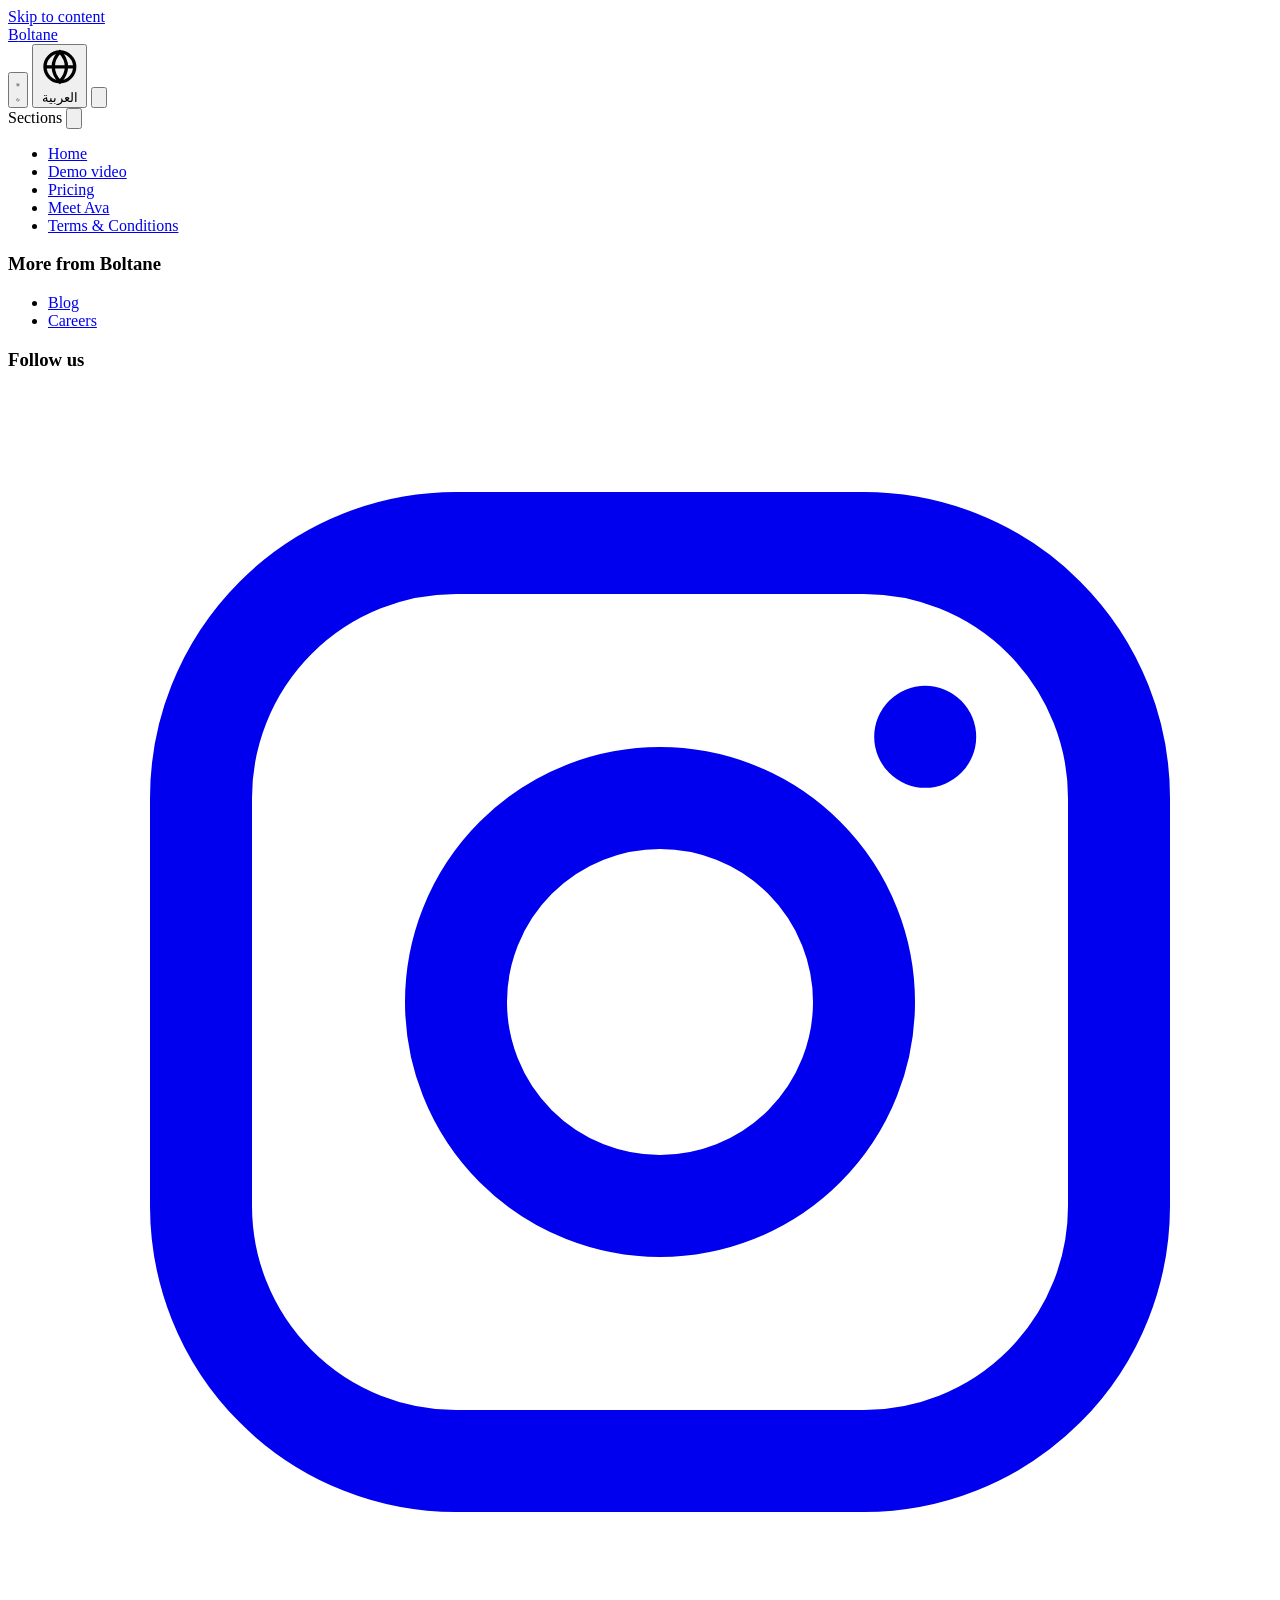
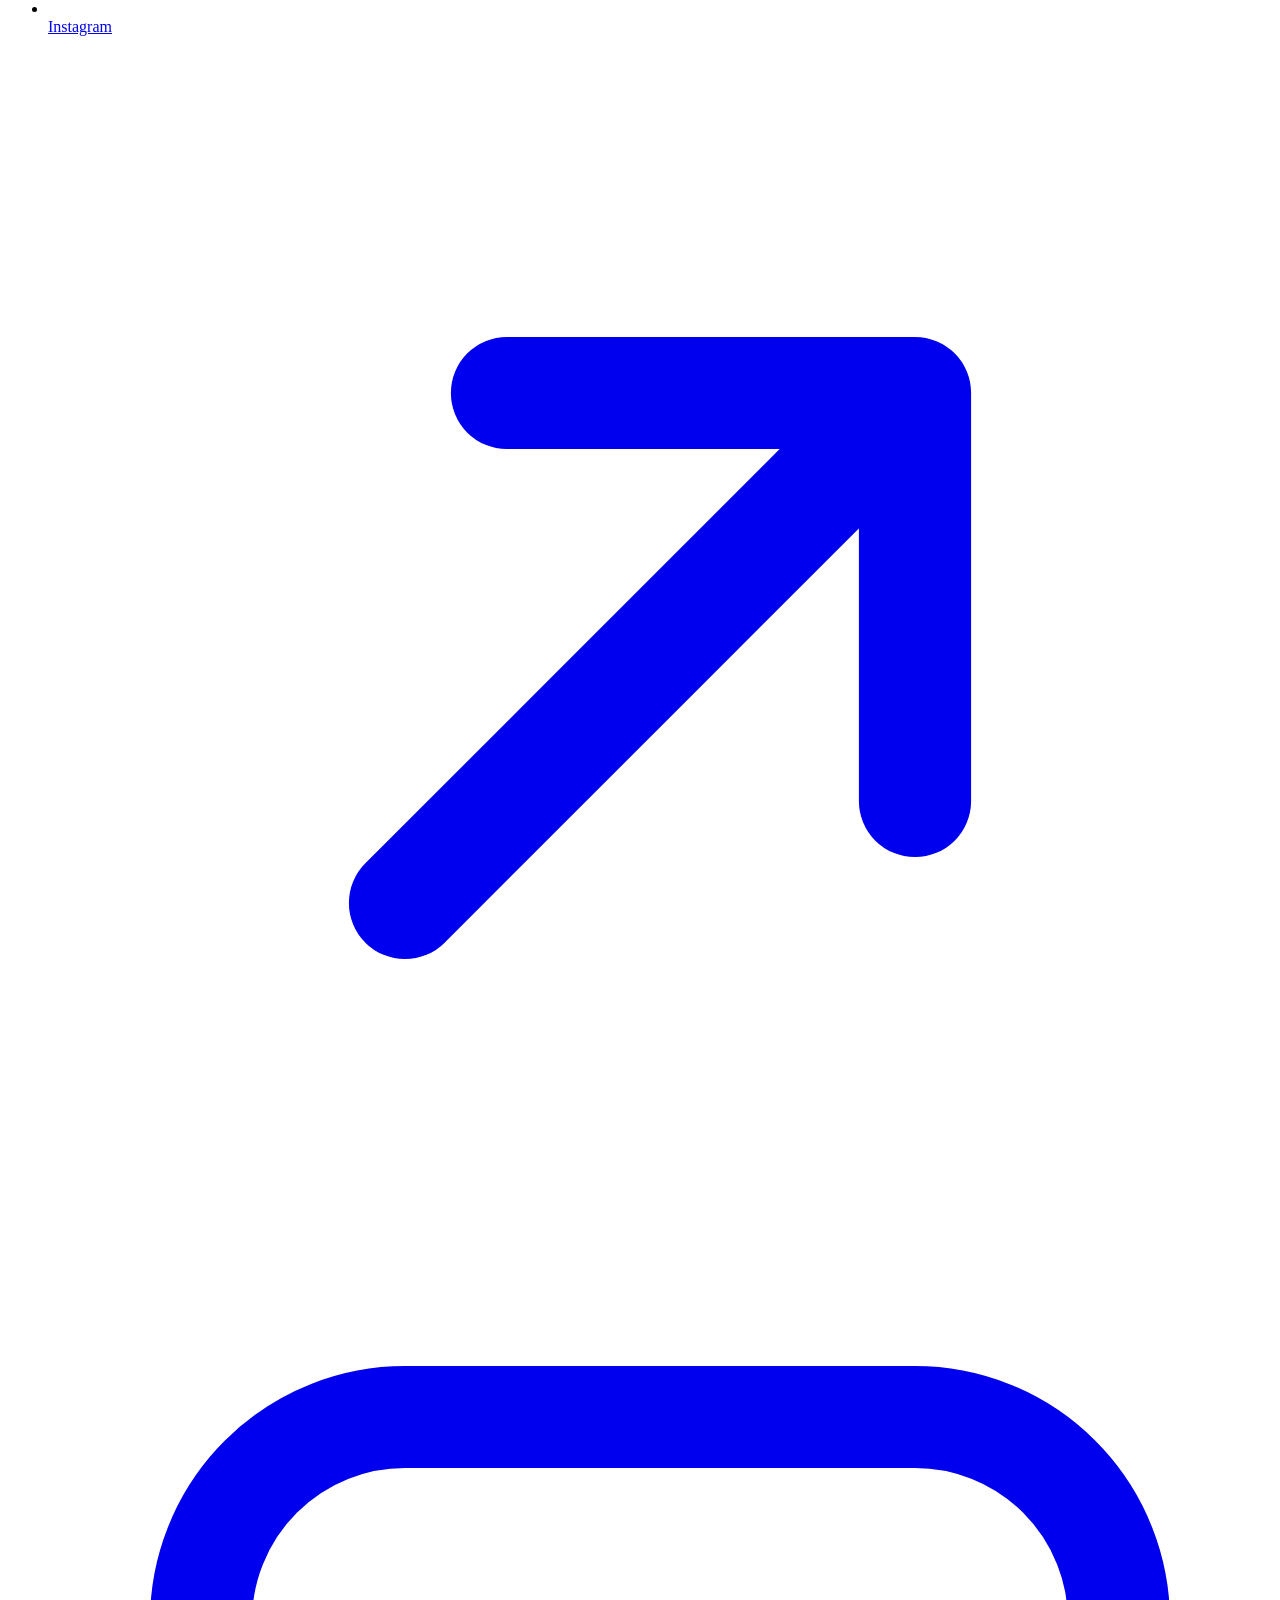
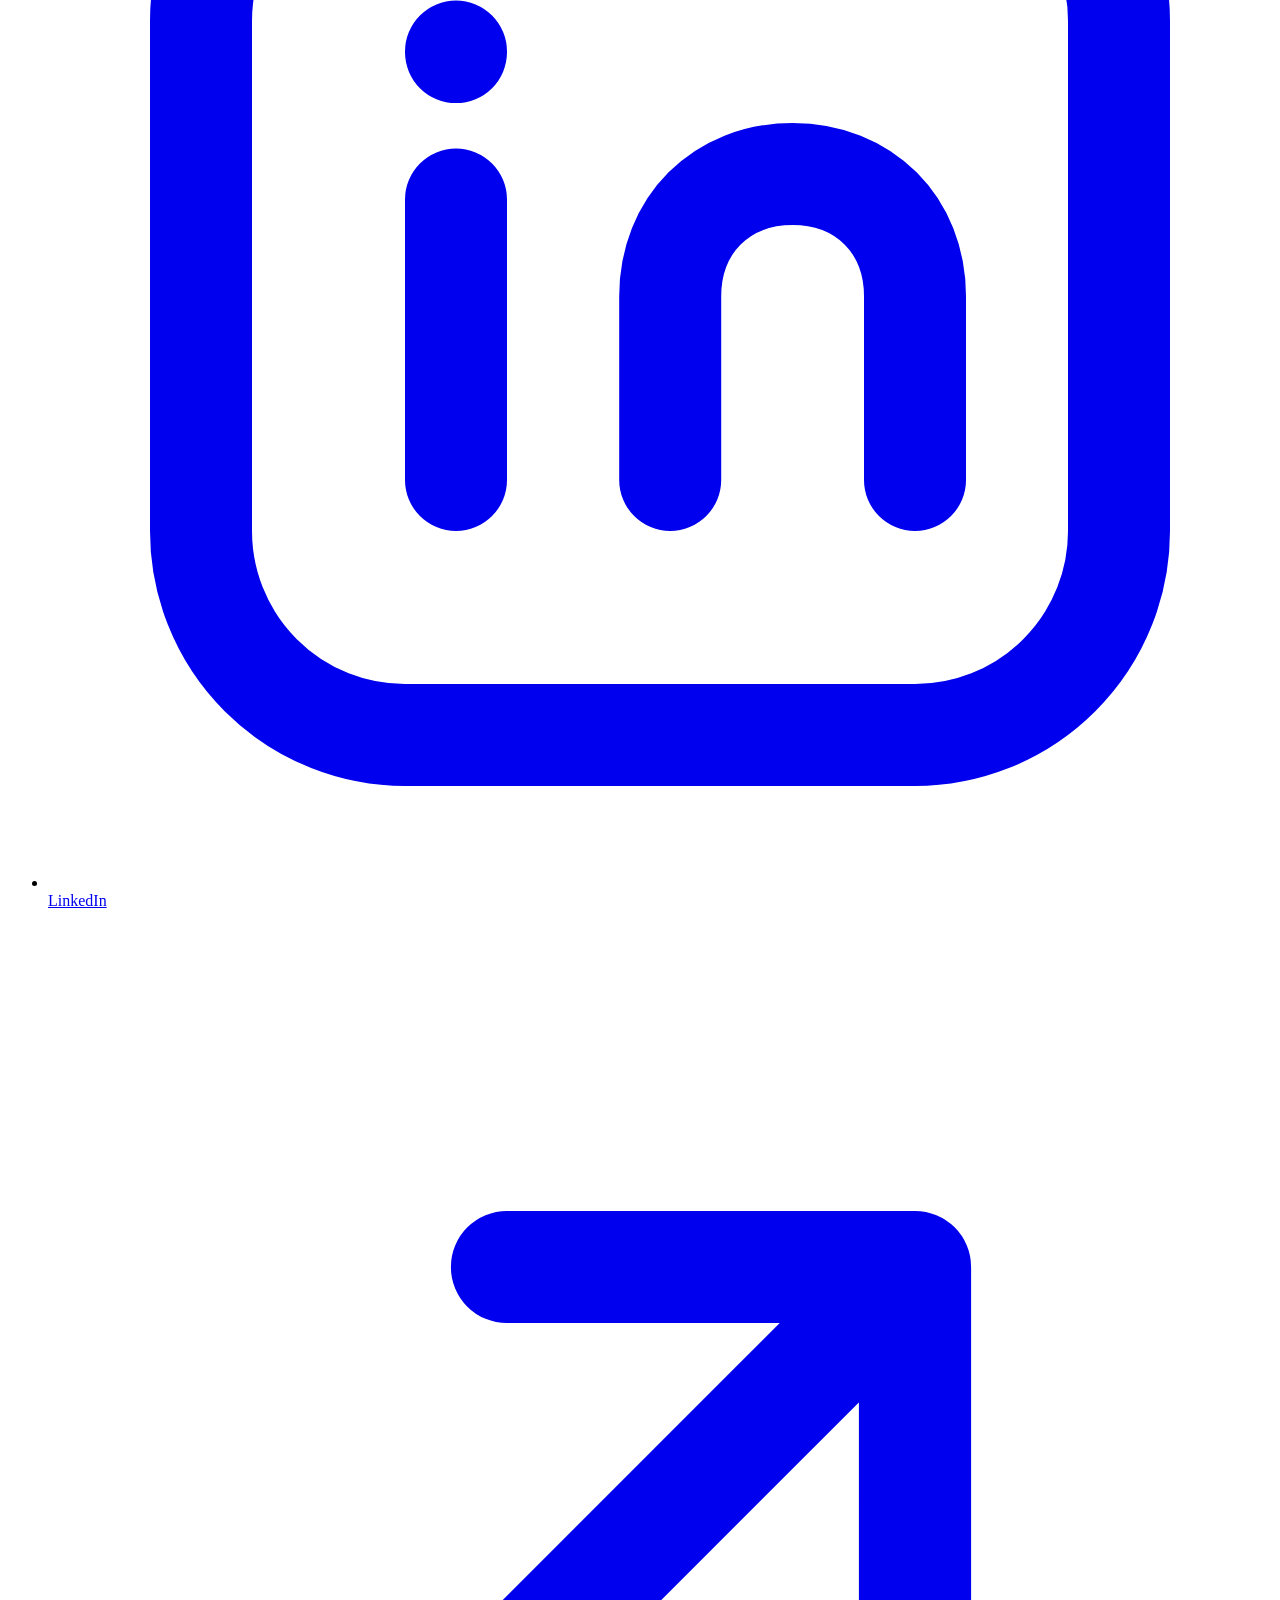
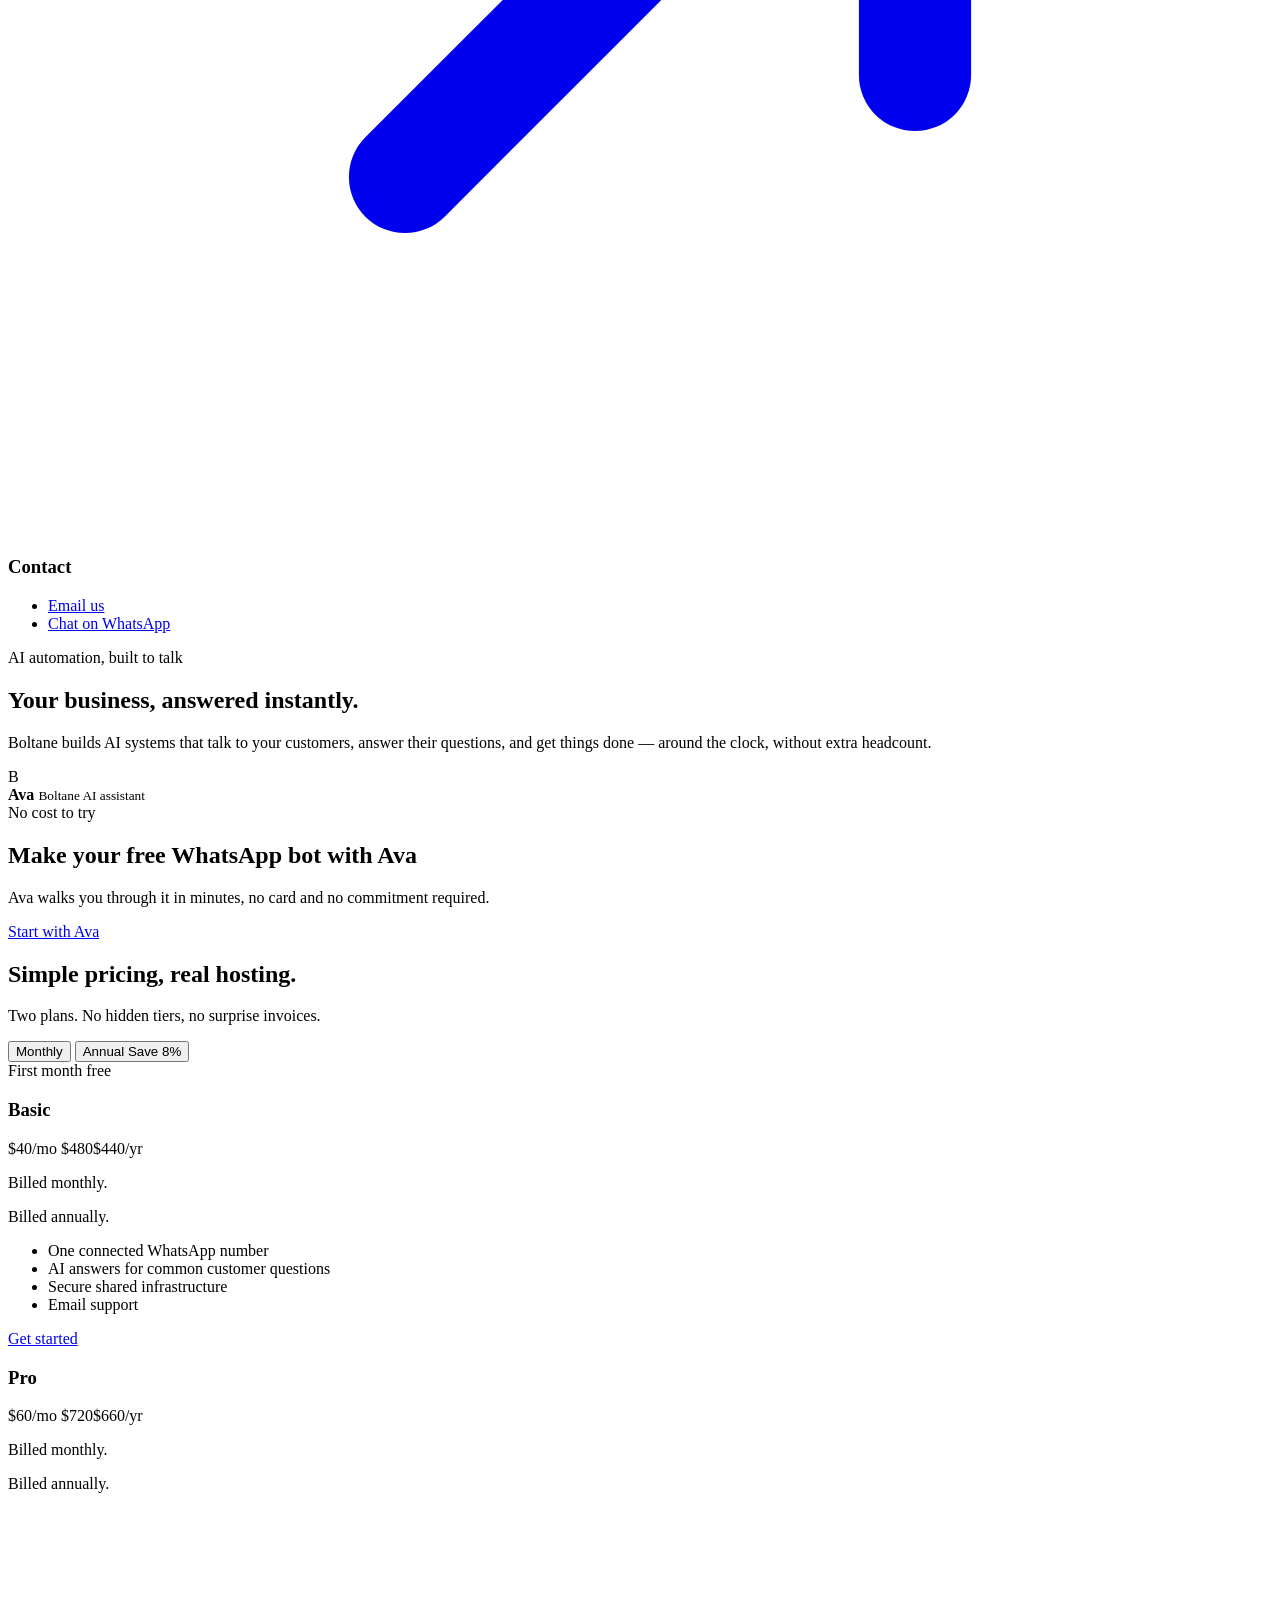
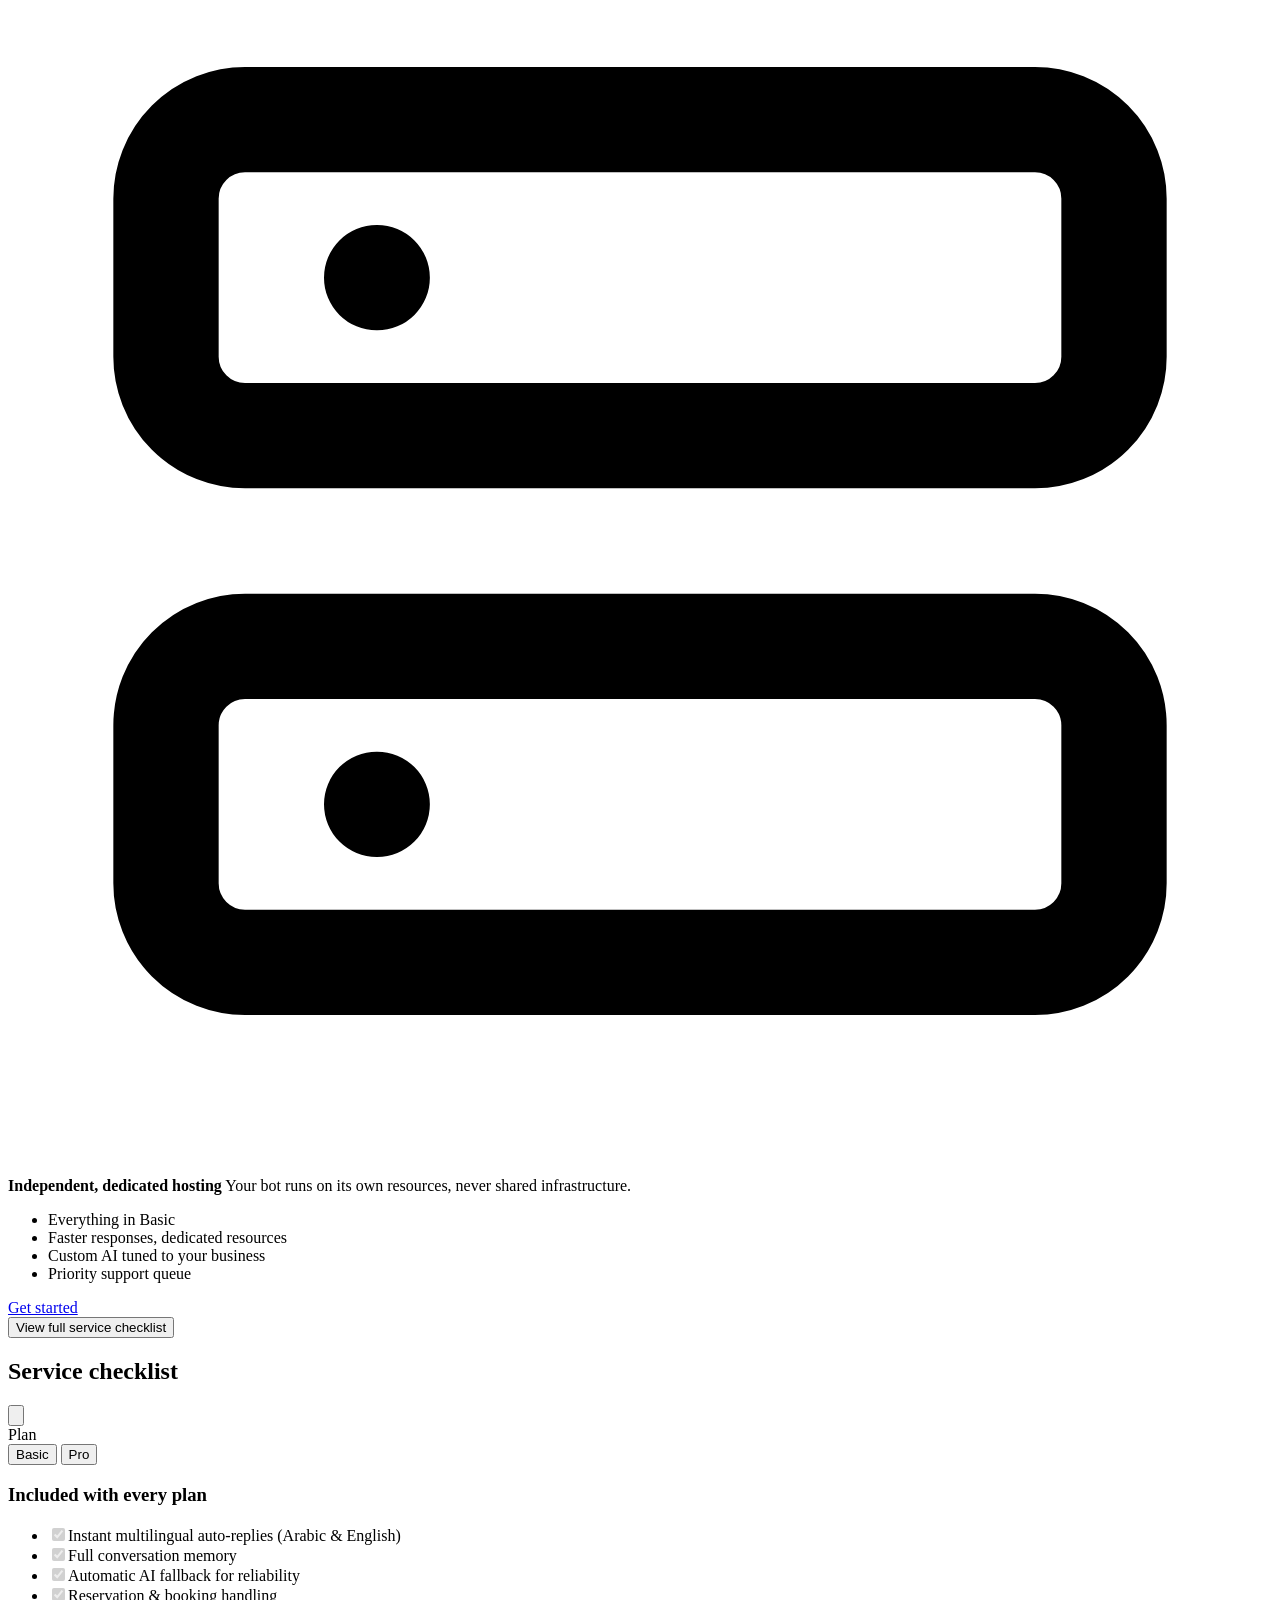
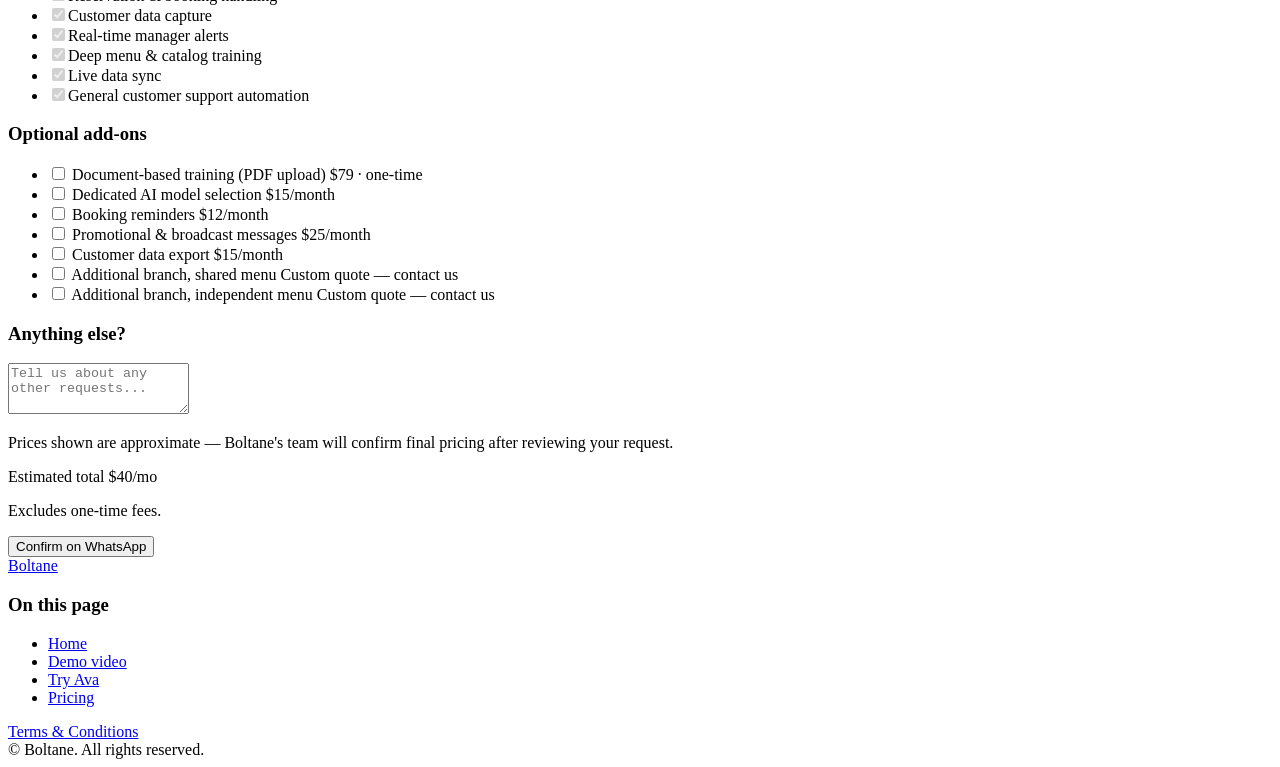
==== commit bc214565: "Add files via upload" ====
--- a/index.html
+++ b/index.html
@@ -1,737 +1,332 @@
 <!DOCTYPE html>
-<html lang="ar" dir="rtl" class="dark">
+<html lang="en" dir="ltr" data-theme="dark">
 <head>
-<meta charset="UTF-8" />
-<meta name="viewport" content="width=device-width, initial-scale=1.0, viewport-fit=cover" />
-<title data-i18n="meta.title">Boltane — أتمتة ذكاء اصطناعي لمطاعمك عبر واتساب</title>
-<meta name="description" data-i18n="meta.description" content="مساعد ذكاء اصطناعي مخصص يرد على عملاء مطعمك فورًا على واتساب، على مدار الساعة، بالعربية والإنجليزية." />
-<meta name="referrer" content="strict-origin-when-cross-origin" />
-
-<!-- Tailwind CSS (precompiled locally at build time — no CDN needed, works fully offline) -->
-<style>
-*,:after,:before{--tw-border-spacing-x:0;--tw-border-spacing-y:0;--tw-translate-x:0;--tw-translate-y:0;--tw-rotate:0;--tw-skew-x:0;--tw-skew-y:0;--tw-scale-x:1;--tw-scale-y:1;--tw-pan-x: ;--tw-pan-y: ;--tw-pinch-zoom: ;--tw-scroll-snap-strictness:proximity;--tw-gradient-from-position: ;--tw-gradient-via-position: ;--tw-gradient-to-position: ;--tw-ordinal: ;--tw-slashed-zero: ;--tw-numeric-figure: ;--tw-numeric-spacing: ;--tw-numeric-fraction: ;--tw-ring-inset: ;--tw-ring-offset-width:0px;--tw-ring-offset-color:#fff;--tw-ring-color:rgba(59,130,246,.5);--tw-ring-offset-shadow:0 0 #0000;--tw-ring-shadow:0 0 #0000;--tw-shadow:0 0 #0000;--tw-shadow-colored:0 0 #0000;--tw-blur: ;--tw-brightness: ;--tw-contrast: ;--tw-grayscale: ;--tw-hue-rotate: ;--tw-invert: ;--tw-saturate: ;--tw-sepia: ;--tw-drop-shadow: ;--tw-backdrop-blur: ;--tw-backdrop-brightness: ;--tw-backdrop-contrast: ;--tw-backdrop-grayscale: ;--tw-backdrop-hue-rotate: ;--tw-backdrop-invert: ;--tw-backdrop-opacity: ;--tw-backdrop-saturate: ;--tw-backdrop-sepia: ;--tw-contain-size: ;--tw-contain-layout: ;--tw-contain-paint: ;--tw-contain-style: }::backdrop{--tw-border-spacing-x:0;--tw-border-spacing-y:0;--tw-translate-x:0;--tw-translate-y:0;--tw-rotate:0;--tw-skew-x:0;--tw-skew-y:0;--tw-scale-x:1;--tw-scale-y:1;--tw-pan-x: ;--tw-pan-y: ;--tw-pinch-zoom: ;--tw-scroll-snap-strictness:proximity;--tw-gradient-from-position: ;--tw-gradient-via-position: ;--tw-gradient-to-position: ;--tw-ordinal: ;--tw-slashed-zero: ;--tw-numeric-figure: ;--tw-numeric-spacing: ;--tw-numeric-fraction: ;--tw-ring-inset: ;--tw-ring-offset-width:0px;--tw-ring-offset-color:#fff;--tw-ring-color:rgba(59,130,246,.5);--tw-ring-offset-shadow:0 0 #0000;--tw-ring-shadow:0 0 #0000;--tw-shadow:0 0 #0000;--tw-shadow-colored:0 0 #0000;--tw-blur: ;--tw-brightness: ;--tw-contrast: ;--tw-grayscale: ;--tw-hue-rotate: ;--tw-invert: ;--tw-saturate: ;--tw-sepia: ;--tw-drop-shadow: ;--tw-backdrop-blur: ;--tw-backdrop-brightness: ;--tw-backdrop-contrast: ;--tw-backdrop-grayscale: ;--tw-backdrop-hue-rotate: ;--tw-backdrop-invert: ;--tw-backdrop-opacity: ;--tw-backdrop-saturate: ;--tw-backdrop-sepia: ;--tw-contain-size: ;--tw-contain-layout: ;--tw-contain-paint: ;--tw-contain-style: }/*! tailwindcss v3.4.19 | MIT License | https://tailwindcss.com*/*,:after,:before{box-sizing:border-box;border:0 solid #e5e7eb}:after,:before{--tw-content:""}:host,html{line-height:1.5;-webkit-text-size-adjust:100%;-moz-tab-size:4;-o-tab-size:4;tab-size:4;font-family:ui-sans-serif,system-ui,sans-serif,Apple Color Emoji,Segoe UI Emoji,Segoe UI Symbol,Noto Color Emoji;font-feature-settings:normal;font-variation-settings:normal;-webkit-tap-highlight-color:transparent}body{margin:0;line-height:inherit}hr{height:0;color:inherit;border-top-width:1px}abbr:where([title]){-webkit-text-decoration:underline dotted;text-decoration:underline dotted}h1,h2,h3,h4,h5,h6{font-size:inherit;font-weight:inherit}a{color:inherit;text-decoration:inherit}b,strong{font-weight:bolder}code,kbd,pre,samp{font-family:ui-monospace,SFMono-Regular,Menlo,Monaco,Consolas,Liberation Mono,Courier New,monospace;font-feature-settings:normal;font-variation-settings:normal;font-size:1em}small{font-size:80%}sub,sup{font-size:75%;line-height:0;position:relative;vertical-align:baseline}sub{bottom:-.25em}sup{top:-.5em}table{text-indent:0;border-color:inherit;border-collapse:collapse}button,input,optgroup,select,textarea{font-family:inherit;font-feature-settings:inherit;font-variation-settings:inherit;font-size:100%;font-weight:inherit;line-height:inherit;letter-spacing:inherit;color:inherit;margin:0;padding:0}button,select{text-transform:none}button,input:where([type=button]),input:where([type=reset]),input:where([type=submit]){-webkit-appearance:button;background-color:transparent;background-image:none}:-moz-focusring{outline:auto}:-moz-ui-invalid{box-shadow:none}progress{vertical-align:baseline}::-webkit-inner-spin-button,::-webkit-outer-spin-button{height:auto}[type=search]{-webkit-appearance:textfield;outline-offset:-2px}::-webkit-search-decoration{-webkit-appearance:none}::-webkit-file-upload-button{-webkit-appearance:button;font:inherit}summary{display:list-item}blockquote,dd,dl,figure,h1,h2,h3,h4,h5,h6,hr,p,pre{margin:0}fieldset{margin:0}fieldset,legend{padding:0}menu,ol,ul{list-style:none;margin:0;padding:0}dialog{padding:0}textarea{resize:vertical}input::-moz-placeholder,textarea::-moz-placeholder{opacity:1;color:#9ca3af}input::placeholder,textarea::placeholder{opacity:1;color:#9ca3af}[role=button],button{cursor:pointer}:disabled{cursor:default}audio,canvas,embed,iframe,img,object,svg,video{display:block;vertical-align:middle}img,video{max-width:100%;height:auto}[hidden]:where(:not([hidden=until-found])){display:none}.container{width:100%}@media (min-width:640px){.container{max-width:640px}}@media (min-width:768px){.container{max-width:768px}}@media (min-width:1024px){.container{max-width:1024px}}@media (min-width:1280px){.container{max-width:1280px}}@media (min-width:1536px){.container{max-width:1536px}}.pointer-events-none{pointer-events:none}.fixed{position:fixed}.absolute{position:absolute}.relative{position:relative}.inset-0{inset:0}.inset-x-0{left:0;right:0}.-bottom-6{bottom:-1.5rem}.-end-5{inset-inline-end:-1.25rem}.-start-6{inset-inline-start:-1.5rem}.-top-3{top:-.75rem}.-top-40{top:-10rem}.-top-6{top:-1.5rem}.end-4{inset-inline-end:1rem}.start-1\/2{inset-inline-start:50%}.start-10{inset-inline-start:2.5rem}.top-0{top:0}.top-1\/3{top:33.333333%}.top-4{top:1rem}.z-10{z-index:10}.z-20{z-index:20}.z-40{z-index:40}.z-50{z-index:50}.mx-0\.5{margin-left:.125rem;margin-right:.125rem}.mx-auto{margin-left:auto;margin-right:auto}.my-4{margin-top:1rem;margin-bottom:1rem}.-mt-4{margin-top:-1rem}.mb-1{margin-bottom:.25rem}.mb-14{margin-bottom:3.5rem}.mb-2{margin-bottom:.5rem}.mb-4{margin-bottom:1rem}.mb-5{margin-bottom:1.25rem}.mb-6{margin-bottom:1.5rem}.mb-7{margin-bottom:1.75rem}.mb-8{margin-bottom:2rem}.ms-1{margin-inline-start:.25rem}.mt-0\.5{margin-top:.125rem}.mt-1{margin-top:.25rem}.mt-10{margin-top:2.5rem}.mt-2{margin-top:.5rem}.mt-3{margin-top:.75rem}.mt-4{margin-top:1rem}.mt-6{margin-top:1.5rem}.mt-7{margin-top:1.75rem}.mt-8{margin-top:2rem}.block{display:block}.flex{display:flex}.inline-flex{display:inline-flex}.table{display:table}.grid{display:grid}.hidden{display:none}.aspect-\[9\/16\]{aspect-ratio:9/16}.h-11{height:2.75rem}.h-16{height:4rem}.h-2\.5{height:.625rem}.h-4{height:1rem}.h-5{height:1.25rem}.h-6{height:1.5rem}.h-7{height:1.75rem}.h-9{height:2.25rem}.h-\[560px\]{height:560px}.h-full{height:100%}.max-h-\[85vh\]{max-height:85vh}.w-11{width:2.75rem}.w-16{width:4rem}.w-2\.5{width:.625rem}.w-4{width:1rem}.w-5{width:1.25rem}.w-6{width:1.5rem}.w-7{width:1.75rem}.w-9{width:2.25rem}.w-\[560px\]{width:560px}.w-fit{width:-moz-fit-content;width:fit-content}.w-full{width:100%}.max-w-2xl{max-width:42rem}.max-w-7xl{max-width:80rem}.max-w-\[230px\]{max-width:230px}.max-w-\[300px\]{max-width:300px}.max-w-sm{max-width:24rem}.max-w-xl{max-width:36rem}.max-w-xs{max-width:20rem}.flex-1{flex:1 1 0%}.shrink-0{flex-shrink:0}.-translate-x-1\/2{--tw-translate-x:-50%}.-translate-x-1\/2,.transform{transform:translate(var(--tw-translate-x),var(--tw-translate-y)) rotate(var(--tw-rotate)) skewX(var(--tw-skew-x)) skewY(var(--tw-skew-y)) scaleX(var(--tw-scale-x)) scaleY(var(--tw-scale-y))}@keyframes ping{75%,to{transform:scale(2);opacity:0}}.animate-ping{animation:ping 1s cubic-bezier(0,0,.2,1) infinite}.grid-cols-1{grid-template-columns:repeat(1,minmax(0,1fr))}.flex-col{flex-direction:column}.items-start{align-items:flex-start}.items-center{align-items:center}.justify-center{justify-content:center}.justify-between{justify-content:space-between}.gap-1\.5{gap:.375rem}.gap-10{gap:2.5rem}.gap-14{gap:3.5rem}.gap-2{gap:.5rem}.gap-3{gap:.75rem}.gap-4{gap:1rem}.gap-5{gap:1.25rem}.gap-6{gap:1.5rem}.gap-8{gap:2rem}.space-y-3>:not([hidden])~:not([hidden]){--tw-space-y-reverse:0;margin-top:calc(.75rem*(1 - var(--tw-space-y-reverse)));margin-bottom:calc(.75rem*var(--tw-space-y-reverse))}.space-y-5>:not([hidden])~:not([hidden]){--tw-space-y-reverse:0;margin-top:calc(1.25rem*(1 - var(--tw-space-y-reverse)));margin-bottom:calc(1.25rem*var(--tw-space-y-reverse))}.overflow-hidden{overflow:hidden}.overflow-y-auto{overflow-y:auto}.whitespace-nowrap{white-space:nowrap}.rounded-2xl{border-radius:1rem}.rounded-3xl{border-radius:1.5rem}.rounded-full{border-radius:9999px}.rounded-xl{border-radius:.75rem}.border{border-width:1px}.border-2{border-width:2px}.border-b{border-bottom-width:1px}.border-t{border-top-width:1px}.border-dashed{border-style:dashed}.border-border-light{--tw-border-opacity:1;border-color:rgb(226 232 240/var(--tw-border-opacity,1))}.border-brand-purple{--tw-border-opacity:1;border-color:rgb(59 11 105/var(--tw-border-opacity,1))}.border-brand-purple\/20{border-color:rgba(59,11,105,.2)}.border-brand-purple\/30{border-color:rgba(59,11,105,.3)}.border-brand-purple\/40{border-color:rgba(59,11,105,.4)}.bg-brand-cyan{--tw-bg-opacity:1;background-color:rgb(0 216 255/var(--tw-bg-opacity,1))}.bg-brand-purple{--tw-bg-opacity:1;background-color:rgb(59 11 105/var(--tw-bg-opacity,1))}.bg-brand-purple\/10{background-color:rgba(59,11,105,.1)}.bg-brand-purple\/15{background-color:rgba(59,11,105,.15)}.bg-ink-light{--tw-bg-opacity:1;background-color:rgb(248 250 252/var(--tw-bg-opacity,1))}.bg-slate-100{--tw-bg-opacity:1;background-color:rgb(241 245 249/var(--tw-bg-opacity,1))}.bg-slate-100\/50{background-color:rgba(241,245,249,.5)}.bg-slate-900\/60{background-color:rgba(15,23,42,.6)}.bg-white{--tw-bg-opacity:1;background-color:rgb(255 255 255/var(--tw-bg-opacity,1))}.bg-white\/70{background-color:hsla(0,0%,100%,.7)}.bg-white\/80{background-color:hsla(0,0%,100%,.8)}.bg-white\/90{background-color:hsla(0,0%,100%,.9)}.bg-white\/95{background-color:hsla(0,0%,100%,.95)}.bg-gradient-to-br{background-image:linear-gradient(to bottom right,var(--tw-gradient-stops))}.from-brand-purple\/5{--tw-gradient-from:rgba(59,11,105,.05) var(--tw-gradient-from-position);--tw-gradient-to:rgba(59,11,105,0) var(--tw-gradient-to-position);--tw-gradient-stops:var(--tw-gradient-from),var(--tw-gradient-to)}.via-white{--tw-gradient-to:hsla(0,0%,100%,0) var(--tw-gradient-to-position);--tw-gradient-stops:var(--tw-gradient-from),#fff var(--tw-gradient-via-position),var(--tw-gradient-to)}.to-white{--tw-gradient-to:#fff var(--tw-gradient-to-position)}.object-cover{-o-object-fit:cover;object-fit:cover}.p-2{padding:.5rem}.p-4{padding:1rem}.p-5{padding:1.25rem}.p-6{padding:1.5rem}.p-8{padding:2rem}.px-3{padding-left:.75rem;padding-right:.75rem}.px-4{padding-left:1rem;padding-right:1rem}.px-6{padding-left:1.5rem;padding-right:1.5rem}.px-7{padding-left:1.75rem;padding-right:1.75rem}.py-1{padding-top:.25rem;padding-bottom:.25rem}.py-1\.5{padding-top:.375rem;padding-bottom:.375rem}.py-14{padding-top:3.5rem;padding-bottom:3.5rem}.py-2{padding-top:.5rem;padding-bottom:.5rem}.py-2\.5{padding-top:.625rem;padding-bottom:.625rem}.py-20{padding-top:5rem;padding-bottom:5rem}.py-3{padding-top:.75rem;padding-bottom:.75rem}.py-3\.5{padding-top:.875rem;padding-bottom:.875rem}.py-5{padding-top:1.25rem;padding-bottom:1.25rem}.pb-16{padding-bottom:4rem}.pt-28{padding-top:7rem}.pt-5{padding-top:1.25rem}.pt-6{padding-top:1.5rem}.text-center{text-align:center}.text-start{text-align:start}.text-2xl{font-size:1.5rem;line-height:2rem}.text-3xl{font-size:1.875rem;line-height:2.25rem}.text-4xl{font-size:2.25rem;line-height:2.5rem}.text-\[11px\]{font-size:11px}.text-lg{font-size:1.125rem;line-height:1.75rem}.text-sm{font-size:.875rem;line-height:1.25rem}.text-xs{font-size:.75rem;line-height:1rem}.font-bold{font-weight:700}.font-extrabold{font-weight:800}.font-semibold{font-weight:600}.uppercase{text-transform:uppercase}.leading-\[1\.15\]{line-height:1.15}.leading-relaxed{line-height:1.625}.leading-snug{line-height:1.375}.tracking-tight{letter-spacing:-.025em}.tracking-widest{letter-spacing:.1em}.text-brand-cyan{--tw-text-opacity:1;color:rgb(0 216 255/var(--tw-text-opacity,1))}.text-brand-purple{--tw-text-opacity:1;color:rgb(59 11 105/var(--tw-text-opacity,1))}.text-slate-400{--tw-text-opacity:1;color:rgb(148 163 184/var(--tw-text-opacity,1))}.text-slate-500{--tw-text-opacity:1;color:rgb(100 116 139/var(--tw-text-opacity,1))}.text-slate-600{--tw-text-opacity:1;color:rgb(71 85 105/var(--tw-text-opacity,1))}.text-slate-700{--tw-text-opacity:1;color:rgb(51 65 85/var(--tw-text-opacity,1))}.text-slate-800{--tw-text-opacity:1;color:rgb(30 41 59/var(--tw-text-opacity,1))}.text-slate-900{--tw-text-opacity:1;color:rgb(15 23 42/var(--tw-text-opacity,1))}.text-slate-950{--tw-text-opacity:1;color:rgb(2 6 23/var(--tw-text-opacity,1))}.text-white{--tw-text-opacity:1;color:rgb(255 255 255/var(--tw-text-opacity,1))}.antialiased{-webkit-font-smoothing:antialiased;-moz-osx-font-smoothing:grayscale}.opacity-75{opacity:.75}.shadow-lg{--tw-shadow:0 10px 15px -3px rgba(0,0,0,.1),0 4px 6px -4px rgba(0,0,0,.1);--tw-shadow-colored:0 10px 15px -3px var(--tw-shadow-color),0 4px 6px -4px var(--tw-shadow-color)}.shadow-lg,.shadow-md{box-shadow:var(--tw-ring-offset-shadow,0 0 #0000),var(--tw-ring-shadow,0 0 #0000),var(--tw-shadow)}.shadow-md{--tw-shadow:0 4px 6px -1px rgba(0,0,0,.1),0 2px 4px -2px rgba(0,0,0,.1);--tw-shadow-colored:0 4px 6px -1px var(--tw-shadow-color),0 2px 4px -2px var(--tw-shadow-color)}.shadow-xl{--tw-shadow:0 20px 25px -5px rgba(0,0,0,.1),0 8px 10px -6px rgba(0,0,0,.1);--tw-shadow-colored:0 20px 25px -5px var(--tw-shadow-color),0 8px 10px -6px var(--tw-shadow-color);box-shadow:var(--tw-ring-offset-shadow,0 0 #0000),var(--tw-ring-shadow,0 0 #0000),var(--tw-shadow)}.shadow-brand-cyan\/20{--tw-shadow-color:rgba(0,216,255,.2);--tw-shadow:var(--tw-shadow-colored)}.shadow-brand-purple\/10{--tw-shadow-color:rgba(59,11,105,.1);--tw-shadow:var(--tw-shadow-colored)}.outline{outline-style:solid}.blur-3xl{--tw-blur:blur(64px);filter:var(--tw-blur) var(--tw-brightness) var(--tw-contrast) var(--tw-grayscale) var(--tw-hue-rotate) var(--tw-invert) var(--tw-saturate) var(--tw-sepia) var(--tw-drop-shadow)}.backdrop-blur-md{--tw-backdrop-blur:blur(12px)}.backdrop-blur-md,.backdrop-blur-sm{-webkit-backdrop-filter:var(--tw-backdrop-blur) var(--tw-backdrop-brightness) var(--tw-backdrop-contrast) var(--tw-backdrop-grayscale) var(--tw-backdrop-hue-rotate) var(--tw-backdrop-invert) var(--tw-backdrop-opacity) var(--tw-backdrop-saturate) var(--tw-backdrop-sepia);backdrop-filter:var(--tw-backdrop-blur) var(--tw-backdrop-brightness) var(--tw-backdrop-contrast) var(--tw-backdrop-grayscale) var(--tw-backdrop-hue-rotate) var(--tw-backdrop-invert) var(--tw-backdrop-opacity) var(--tw-backdrop-saturate) var(--tw-backdrop-sepia)}.backdrop-blur-sm{--tw-backdrop-blur:blur(4px)}.transition{transition-property:color,background-color,border-color,text-decoration-color,fill,stroke,opacity,box-shadow,transform,filter,-webkit-backdrop-filter;transition-property:color,background-color,border-color,text-decoration-color,fill,stroke,opacity,box-shadow,transform,filter,backdrop-filter;transition-property:color,background-color,border-color,text-decoration-color,fill,stroke,opacity,box-shadow,transform,filter,backdrop-filter,-webkit-backdrop-filter;transition-timing-function:cubic-bezier(.4,0,.2,1);transition-duration:.15s}.transition-colors{transition-property:color,background-color,border-color,text-decoration-color,fill,stroke;transition-timing-function:cubic-bezier(.4,0,.2,1);transition-duration:.15s}.duration-300{transition-duration:.3s}.ease-in-out{transition-timing-function:cubic-bezier(.4,0,.2,1)}.hover\:border-brand-cyan:hover{--tw-border-opacity:1;border-color:rgb(0 216 255/var(--tw-border-opacity,1))}.hover\:border-brand-purple:hover{--tw-border-opacity:1;border-color:rgb(59 11 105/var(--tw-border-opacity,1))}.hover\:bg-brand-cyanHover:hover{--tw-bg-opacity:1;background-color:rgb(0 184 217/var(--tw-bg-opacity,1))}.hover\:bg-brand-purpleLight:hover{--tw-bg-opacity:1;background-color:rgb(91 20 168/var(--tw-bg-opacity,1))}.hover\:text-brand-purple:hover{--tw-text-opacity:1;color:rgb(59 11 105/var(--tw-text-opacity,1))}.hover\:text-slate-900:hover{--tw-text-opacity:1;color:rgb(15 23 42/var(--tw-text-opacity,1))}.group:hover .group-hover\:bg-white{--tw-bg-opacity:1;background-color:rgb(255 255 255/var(--tw-bg-opacity,1))}.dark\:block:is(.dark *){display:block}.dark\:hidden:is(.dark *){display:none}.dark\:border-border-dark:is(.dark *){--tw-border-opacity:1;border-color:rgb(42 35 69/var(--tw-border-opacity,1))}.dark\:border-brand-cyan:is(.dark *){--tw-border-opacity:1;border-color:rgb(0 216 255/var(--tw-border-opacity,1))}.dark\:border-brand-cyan\/20:is(.dark *){border-color:rgba(0,216,255,.2)}.dark\:border-brand-cyan\/30:is(.dark *){border-color:rgba(0,216,255,.3)}.dark\:border-brand-cyan\/40:is(.dark *){border-color:rgba(0,216,255,.4)}.dark\:bg-black\/70:is(.dark *){background-color:rgba(0,0,0,.7)}.dark\:bg-brand-cyan:is(.dark *){--tw-bg-opacity:1;background-color:rgb(0 216 255/var(--tw-bg-opacity,1))}.dark\:bg-brand-cyan\/10:is(.dark *){background-color:rgba(0,216,255,.1)}.dark\:bg-brand-cyan\/15:is(.dark *){background-color:rgba(0,216,255,.15)}.dark\:bg-ink-dark:is(.dark *){--tw-bg-opacity:1;background-color:rgb(11 9 20/var(--tw-bg-opacity,1))}.dark\:bg-ink-dark\/85:is(.dark *){background-color:rgba(11,9,20,.85)}.dark\:bg-ink-dark\/95:is(.dark *){background-color:rgba(11,9,20,.95)}.dark\:bg-slate-900:is(.dark *){--tw-bg-opacity:1;background-color:rgb(15 23 42/var(--tw-bg-opacity,1))}.dark\:bg-surface-dark:is(.dark *){--tw-bg-opacity:1;background-color:rgb(21 17 37/var(--tw-bg-opacity,1))}.dark\:bg-surface-dark\/30:is(.dark *){background-color:rgba(21,17,37,.3)}.dark\:bg-surface-dark\/60:is(.dark *){background-color:rgba(21,17,37,.6)}.dark\:from-brand-purple\/20:is(.dark *){--tw-gradient-from:rgba(59,11,105,.2) var(--tw-gradient-from-position);--tw-gradient-to:rgba(59,11,105,0) var(--tw-gradient-to-position);--tw-gradient-stops:var(--tw-gradient-from),var(--tw-gradient-to)}.dark\:via-surface-dark:is(.dark *){--tw-gradient-to:rgba(21,17,37,0) var(--tw-gradient-to-position);--tw-gradient-stops:var(--tw-gradient-from),#151125 var(--tw-gradient-via-position),var(--tw-gradient-to)}.dark\:to-surface-dark:is(.dark *){--tw-gradient-to:#151125 var(--tw-gradient-to-position)}.dark\:text-brand-cyan:is(.dark *){--tw-text-opacity:1;color:rgb(0 216 255/var(--tw-text-opacity,1))}.dark\:text-brand-cyan\/80:is(.dark *){color:rgba(0,216,255,.8)}.dark\:text-slate-100:is(.dark *){--tw-text-opacity:1;color:rgb(241 245 249/var(--tw-text-opacity,1))}.dark\:text-slate-200:is(.dark *){--tw-text-opacity:1;color:rgb(226 232 240/var(--tw-text-opacity,1))}.dark\:text-slate-300:is(.dark *){--tw-text-opacity:1;color:rgb(203 213 225/var(--tw-text-opacity,1))}.dark\:text-slate-400:is(.dark *){--tw-text-opacity:1;color:rgb(148 163 184/var(--tw-text-opacity,1))}.dark\:text-slate-500:is(.dark *){--tw-text-opacity:1;color:rgb(100 116 139/var(--tw-text-opacity,1))}.dark\:text-slate-950:is(.dark *){--tw-text-opacity:1;color:rgb(2 6 23/var(--tw-text-opacity,1))}.dark\:text-white:is(.dark *){--tw-text-opacity:1;color:rgb(255 255 255/var(--tw-text-opacity,1))}.dark\:shadow-brand-cyan\/10:is(.dark *){--tw-shadow-color:rgba(0,216,255,.1);--tw-shadow:var(--tw-shadow-colored)}.dark\:hover\:border-brand-cyan:hover:is(.dark *){--tw-border-opacity:1;border-color:rgb(0 216 255/var(--tw-border-opacity,1))}.dark\:hover\:bg-brand-cyanHover:hover:is(.dark *){--tw-bg-opacity:1;background-color:rgb(0 184 217/var(--tw-bg-opacity,1))}.dark\:hover\:text-brand-cyan:hover:is(.dark *){--tw-text-opacity:1;color:rgb(0 216 255/var(--tw-text-opacity,1))}.dark\:hover\:text-white:hover:is(.dark *){--tw-text-opacity:1;color:rgb(255 255 255/var(--tw-text-opacity,1))}@media (min-width:640px){.sm\:block{display:block}.sm\:inline-flex{display:inline-flex}.sm\:grid-cols-2{grid-template-columns:repeat(2,minmax(0,1fr))}.sm\:flex-row{flex-direction:row}.sm\:items-center{align-items:center}.sm\:px-6{padding-left:1.5rem;padding-right:1.5rem}.sm\:text-5xl{font-size:3rem;line-height:1}}@media (min-width:768px){.md\:flex{display:flex}.md\:hidden{display:none}.md\:h-20{height:5rem}.md\:grid-cols-2{grid-template-columns:repeat(2,minmax(0,1fr))}.md\:flex-row{flex-direction:row}.md\:items-center{align-items:center}.md\:gap-3{gap:.75rem}.md\:p-10{padding:2.5rem}.md\:p-3{padding:.75rem}.md\:p-7{padding:1.75rem}.md\:p-8{padding:2rem}.md\:py-28{padding-top:7rem;padding-bottom:7rem}.md\:pb-24{padding-bottom:6rem}.md\:pt-40{padding-top:10rem}.md\:text-4xl{font-size:2.25rem;line-height:2.5rem}.md\:text-sm{font-size:.875rem;line-height:1.25rem}.md\:text-xs{font-size:.75rem;line-height:1rem}}@media (min-width:1024px){.lg\:scale-105{--tw-scale-x:1.05;--tw-scale-y:1.05;transform:translate(var(--tw-translate-x),var(--tw-translate-y)) rotate(var(--tw-rotate)) skewX(var(--tw-skew-x)) skewY(var(--tw-skew-y)) scaleX(var(--tw-scale-x)) scaleY(var(--tw-scale-y))}.lg\:grid-cols-2{grid-template-columns:repeat(2,minmax(0,1fr))}.lg\:grid-cols-3{grid-template-columns:repeat(3,minmax(0,1fr))}.lg\:grid-cols-4{grid-template-columns:repeat(4,minmax(0,1fr))}.lg\:gap-10{gap:2.5rem}.lg\:px-8{padding-left:2rem;padding-right:2rem}.lg\:text-6xl{font-size:3.75rem;line-height:1}}@media (min-width:1280px){.xl\:grid-cols-5{grid-template-columns:repeat(5,minmax(0,1fr))}}
-</style>
-
-<!-- Google Fonts -->
-<link rel="preconnect" href="https://fonts.googleapis.com" />
-<link rel="preconnect" href="https://fonts.gstatic.com" crossorigin />
-<link href="https://fonts.googleapis.com/css2?family=Tajawal:wght@400;500;700;800;900&family=Sora:wght@400;500;600;700;800&family=Manrope:wght@400;500;600;700&display=swap" rel="stylesheet" />
-
-<!-- Lucide Icons -->
-<script src="https://unpkg.com/lucide@latest/dist/umd/lucide.js"></script>
-
-<style>
-  html { scroll-behavior: smooth; scroll-padding-top: 5.5rem; }
-  html[lang="ar"] body, html[lang="ar"] .font-display { font-family: 'Tajawal', sans-serif; }
-  html[lang="en"] body { font-family: 'Manrope', sans-serif; }
-  html[lang="en"] .font-display { font-family: 'Sora', sans-serif; }
-
-  ::selection { background:#00D8FF; color:#0B0914; }
-  *:focus-visible { outline: 2px solid #00D8FF; outline-offset: 2px; }
-
-  .glow-border { box-shadow: 0 0 25px -5px rgba(0, 216, 255, 0.25); }
-
-  @keyframes floatToast {
-    0%   { opacity: 0; transform: translateY(14px); }
-    8%   { opacity: 1; transform: translateY(0); }
-    85%  { opacity: 1; transform: translateY(0); }
-    100% { opacity: 0; transform: translateY(-10px); }
-  }
-  .toast-1 { animation: floatToast 10s ease-in-out infinite; animation-delay: 0s; }
-  .toast-2 { animation: floatToast 10s ease-in-out infinite; animation-delay: 3.3s; }
-  .toast-3 { animation: floatToast 10s ease-in-out infinite; animation-delay: 6.6s; }
-
-  .reveal { opacity: 0; transform: translateY(18px); transition: opacity .7s ease, transform .7s ease; }
-  .reveal.is-visible { opacity: 1; transform: translateY(0); }
-
-  @media (prefers-reduced-motion: reduce) {
-    *, *::before, *::after {
-      animation-duration: .01ms !important;
-      animation-iteration-count: 1 !important;
-      transition-duration: .01ms !important;
-      scroll-behavior: auto !important;
-    }
-    .reveal { opacity: 1 !important; transform: none !important; }
-  }
-
-  .no-scrollbar::-webkit-scrollbar { display: none; }
-  .no-scrollbar { -ms-overflow-style: none; scrollbar-width: none; }
-</style>
+<meta charset="UTF-8">
+<meta name="viewport" content="width=device-width, initial-scale=1.0">
+<title>Boltane — AI automation that talks</title>
+<meta name="description" content="Boltane builds AI-powered conversational systems that handle sales, support, and operations for your business, around the clock.">
+<link rel="icon" href="assets/logo.webp" type="image/webp">
+<script>(function(){try{var t=localStorage.getItem('boltane-theme');if(t){document.documentElement.setAttribute('data-theme',t);}var l=localStorage.getItem('boltane-lang');if(l==='ar'){document.documentElement.setAttribute('lang','ar');document.documentElement.setAttribute('dir','rtl');}}catch(e){}})();</script>
+<link rel="preconnect" href="https://fonts.googleapis.com">
+<link rel="preconnect" href="https://fonts.gstatic.com" crossorigin>
+<link href="https://fonts.googleapis.com/css2?family=Space+Grotesk:wght@500;600;700&family=Inter:wght@400;500;600&family=IBM+Plex+Sans+Arabic:wght@400;500;600;700&display=swap" rel="stylesheet">
+<link rel="stylesheet" href="css/styles.css">
 </head>
-
-<body class="bg-ink-light dark:bg-ink-dark text-slate-800 dark:text-slate-100 antialiased transition-colors duration-300">
-
-<!-- ============ NAVBAR ============ -->
-<header class="fixed top-0 inset-x-0 z-40 backdrop-blur-md bg-white/80 dark:bg-ink-dark/85 border-b border-border-light dark:border-border-dark transition-colors">
-  <div class="max-w-7xl mx-auto px-4 sm:px-6 lg:px-8 h-16 md:h-20 flex items-center justify-between">
-    
-    <!-- Animated Brand Logo -->
-    <a href="#top" dir="ltr" class="flex items-center shrink-0 font-display font-extrabold text-2xl text-brand-purple dark:text-white tracking-tight">
-      <span>B</span>
-      <span class="relative flex h-2.5 w-2.5 -mt-4 mx-0.5">
-        <span class="animate-ping absolute inline-flex h-full w-full rounded-full bg-brand-cyan opacity-75"></span>
-        <span class="relative inline-flex rounded-full h-2.5 w-2.5 bg-brand-cyan"></span>
-      </span>
-      <span>oltane</span>
-    </a>
-
-    <nav class="hidden md:flex items-center gap-8 text-sm font-semibold text-slate-600 dark:text-slate-300">
-      <a href="#features" class="hover:text-brand-purple dark:hover:text-brand-cyan transition-colors" data-i18n="nav.features">الميزات</a>
-      <a href="#pricing" class="hover:text-brand-purple dark:hover:text-brand-cyan transition-colors" data-i18n="nav.pricing">الباقات</a>
-      <a href="#demo" class="hover:text-brand-purple dark:hover:text-brand-cyan transition-colors" data-i18n="nav.demo">جرّب البوت</a>
-      <button type="button" id="termsLink" class="hover:text-brand-purple dark:hover:text-brand-cyan transition-colors" data-i18n="nav.terms">الشروط والخصوصية</button>
-    </nav>
-
-    <div class="flex items-center gap-2 md:gap-3">
-      <!-- Dark / Light Theme Toggle -->
-      <button type="button" id="themeToggle" aria-label="Toggle Theme" class="p-2 rounded-full border border-border-light dark:border-border-dark text-slate-700 dark:text-slate-200 hover:border-brand-cyan transition-colors">
-        <i data-lucide="sun" class="w-4 h-4 hidden dark:block text-brand-cyan"></i>
-        <i data-lucide="moon" class="w-4 h-4 block dark:hidden text-brand-purple"></i>
-      </button>
-
-      <!-- Language Toggle -->
-      <button type="button" id="langToggle" class="text-xs md:text-sm font-bold border border-border-light dark:border-border-dark rounded-full px-3 py-1.5 hover:border-brand-cyan transition-colors">EN</button>
-      
-      <a href="#" data-wa="sales" target="_blank" rel="noopener"
-         class="hidden sm:inline-flex items-center gap-1.5 bg-brand-purple hover:bg-brand-purpleLight text-white font-bold text-sm px-4 py-2 rounded-full transition-colors shadow-md" data-i18n="nav.cta_sales">احجز مكالمة</a>
-      
-      <button type="button" id="mobileMenuBtn" aria-label="Menu" class="md:hidden w-9 h-9 flex items-center justify-center rounded-full border border-border-light dark:border-border-dark text-slate-800 dark:text-slate-200">
-        <i data-lucide="menu" class="w-5 h-5"></i>
-      </button>
-    </div>
-  </div>
-
-  <div id="mobileMenu" class="md:hidden hidden border-t border-border-light dark:border-border-dark bg-white/95 dark:bg-ink-dark/95 backdrop-blur-md">
-    <div class="px-4 py-5 flex flex-col gap-4 text-sm font-semibold text-slate-600 dark:text-slate-300">
-      <a href="#features" class="mobile-link" data-i18n="nav.features">الميزات</a>
-      <a href="#pricing" class="mobile-link" data-i18n="nav.pricing">الباقات</a>
-      <a href="#demo" class="mobile-link" data-i18n="nav.demo">جرّب البوت</a>
-      <button type="button" id="termsLinkMobile" class="text-start" data-i18n="nav.terms">الشروط والخصوصية</button>
-      <a href="#" data-wa="sales" target="_blank" rel="noopener" class="text-center bg-brand-purple text-white font-bold py-3 rounded-full" data-i18n="nav.cta_sales">احجز مكالمة</a>
-    </div>
+<body data-page-title-key="pageTitleIndex">
+<a class="visually-hidden" href="#main" data-i18n="skipLink">Skip to content</a>
+
+<header class="site-header">
+  <a class="brand" href="index.html">
+    <span class="brand-mark" dir="ltr"><span>B</span><span class="brand-dot"><span class="brand-dot-ping"></span><span class="brand-dot-core"></span></span><span>oltane</span></span>
+  </a>
+
+  <div class="header-controls">
+    <button class="icon-btn" type="button" data-theme-toggle aria-label="Toggle theme" data-i18n-attr="aria-label:themeToggle">
+      <svg class="icon-sun" viewBox="0 0 24 24" fill="none" stroke="currentColor" stroke-width="2" stroke-linecap="round"><circle cx="12" cy="12" r="4"/><path d="M12 2v2M12 20v2M4.9 4.9l1.4 1.4M17.7 17.7l1.4 1.4M2 12h2M20 12h2M4.9 19.1l1.4-1.4M17.7 6.3l1.4-1.4"/></svg>
+      <svg class="icon-moon" viewBox="0 0 24 24" fill="none" stroke="currentColor" stroke-width="2" stroke-linecap="round" stroke-linejoin="round"><path d="M21 12.8A9 9 0 1 1 11.2 3a7 7 0 0 0 9.8 9.8Z"/></svg>
+    </button>
+
+    <button class="icon-btn lang-btn" type="button" data-lang-toggle aria-label="Switch language">
+      <svg viewBox="0 0 24 24" fill="none" stroke="currentColor" stroke-width="2"><circle cx="12" cy="12" r="9"/><path d="M3 12h18M12 3c2.5 2.6 4 5.8 4 9s-1.5 6.4-4 9c-2.5-2.6-4-5.8-4-9s1.5-6.4 4-9Z"/></svg>
+      <span data-i18n="langToggleLabel">العربية</span>
+    </button>
+
+    <button class="icon-btn" type="button" data-panel-open aria-label="Open menu" data-i18n-attr="aria-label:menuToggle">
+      <svg viewBox="0 0 24 24" fill="none" stroke="currentColor" stroke-width="2" stroke-linecap="round"><path d="M4 7h16M4 12h16M4 17h16"/></svg>
+    </button>
   </div>
 </header>
 
-<main id="top">
-
-<!-- ============ HERO ============ -->
-<section id="demo" class="relative pt-28 pb-16 md:pt-40 md:pb-24 overflow-hidden">
-  <div class="pointer-events-none absolute -top-40 start-1/2 -translate-x-1/2 w-[560px] h-[560px] rounded-full bg-brand-purple/15 dark:bg-brand-cyan/10 blur-3xl"></div>
-
-  <div class="relative max-w-7xl mx-auto px-4 sm:px-6 lg:px-8 grid lg:grid-cols-2 gap-14 lg:gap-10 items-center">
-    <div class="reveal">
-      <span class="inline-flex items-center gap-2 text-[11px] md:text-xs font-bold uppercase tracking-widest text-brand-purple dark:text-brand-cyan bg-brand-purple/10 dark:bg-brand-cyan/10 border border-brand-purple/20 dark:border-brand-cyan/20 rounded-full px-3 py-1.5 mb-6" data-i18n="hero.eyebrow">
-        مدعوم رسميًا من Meta Cloud API
-      </span>
-      <h1 class="font-display text-4xl sm:text-5xl lg:text-6xl font-extrabold leading-[1.15] tracking-tight text-slate-900 dark:text-white mb-6" data-i18n="hero.headline">
-        ما تخسر ولا زبون بعد اليوم — بوت Boltane يرد فورًا على واتساب ويحوّل كل استفسار إلى طلب
-      </h1>
-      <p class="text-lg text-slate-600 dark:text-slate-300 leading-relaxed mb-8 max-w-xl" data-i18n="hero.subheadline">
-        مساعد ذكاء اصطناعي مخصص لمطعمك، متصل رسميًا عبر Meta Cloud API، يرد على استفسارات القائمة والحجوزات وساعات العمل خلال ثوانٍ — ليلاً ونهارًا، بالعربية والإنجليزية.
-      </p>
-      <div class="flex flex-col sm:flex-row gap-4">
-        <a href="#" data-wa="demo" target="_blank" rel="noopener"
-           class="inline-flex items-center justify-center gap-2 bg-brand-cyan hover:bg-brand-cyanHover text-slate-950 font-bold px-7 py-3.5 rounded-full transition-colors shadow-lg shadow-brand-cyan/20">
-          <i data-lucide="message-circle" class="w-5 h-5"></i>
-          <span data-i18n="hero.cta_demo">جرّب البوت الآن</span>
+<div class="overlay" data-overlay></div>
+
+<nav class="side-panel" data-panel aria-hidden="true" aria-label="Site menu">
+  <div class="panel-head">
+    <span data-i18n="panelSections">Sections</span>
+    <button class="icon-btn" type="button" data-panel-close aria-label="Close menu" data-i18n-attr="aria-label:menuClose">
+      <svg viewBox="0 0 24 24" fill="none" stroke="currentColor" stroke-width="2" stroke-linecap="round"><path d="M6 6l12 12M18 6L6 18"/></svg>
+    </button>
+  </div>
+
+  <div class="panel-group">
+    <ul>
+      <li><a href="index.html#top" data-i18n="navHome">Home</a></li>
+      <li><a href="demo.html" data-i18n="navDemo">Demo video</a></li>
+      <li><a href="index.html#pricing" data-i18n="navPricing">Pricing</a></li>
+      <li><a href="ava.html" data-i18n="linkAva">Meet Ava</a></li>
+      <li><a href="terms.html" data-i18n="linkTerms">Terms &amp; Conditions</a></li>
+    </ul>
+  </div>
+
+  <div class="panel-group">
+    <h3 data-i18n="panelLinks">More from Boltane</h3>
+    <ul>
+      <li><a href="coming-soon.html"><span data-i18n="linkBlog">Blog</span></a></li>
+      <li><a href="coming-soon.html"><span data-i18n="linkCareers">Careers</span></a></li>
+    </ul>
+  </div>
+
+  <div class="panel-group">
+    <h3 data-i18n="panelFollow">Follow us</h3>
+    <ul>
+      <li>
+        <a href="https://www.instagram.com/boltane.ai?stkn=OTltemNoYzNnN2hw" target="_blank" rel="noopener">
+          <svg class="icon-social" viewBox="0 0 24 24" fill="none" stroke="currentColor" stroke-width="2" stroke-linecap="round" stroke-linejoin="round"><rect x="3" y="3" width="18" height="18" rx="5"/><circle cx="12" cy="12" r="4"/><circle cx="17.2" cy="6.8" r="1" fill="currentColor" stroke="none"/></svg>
+          <span data-i18n="linkInstagram">Instagram</span>
+          <svg class="icon-external" viewBox="0 0 24 24" fill="none" stroke="currentColor" stroke-width="2.2" stroke-linecap="round" stroke-linejoin="round"><path d="M7 17 17 7M9 7h8v8"/></svg>
         </a>
-        <a href="#pricing"
-           class="inline-flex items-center justify-center gap-2 border border-border-light dark:border-border-dark hover:border-brand-purple dark:hover:border-brand-cyan text-slate-800 dark:text-white font-semibold px-7 py-3.5 rounded-full transition-colors">
-          <span data-i18n="hero.cta_pricing">مشاهدة الباقات</span>
+      </li>
+      <li>
+        <a href="https://www.linkedin.com/company/boltane/" target="_blank" rel="noopener">
+          <svg class="icon-social" viewBox="0 0 24 24" fill="none" stroke="currentColor" stroke-width="2" stroke-linecap="round" stroke-linejoin="round"><rect x="3" y="3" width="18" height="18" rx="4"/><path d="M8 10.5V16M8 7.6v.01M12.2 16v-3.6c0-1.4 1-2.4 2.4-2.4s2.4 1 2.4 2.4V16"/></svg>
+          <span data-i18n="linkLinkedin">LinkedIn</span>
+          <svg class="icon-external" viewBox="0 0 24 24" fill="none" stroke="currentColor" stroke-width="2.2" stroke-linecap="round" stroke-linejoin="round"><path d="M7 17 17 7M9 7h8v8"/></svg>
         </a>
-      </div>
-      <p class="text-xs text-slate-500 dark:text-slate-400 mt-4" data-i18n="hero.cta_demo_subtext">بدون تسجيل — راسل البوت مباشرة على واتساب</p>
-    </div>
-
-    <div class="relative reveal">
-      <div class="absolute -top-6 -start-6 z-20 toast-1 hidden sm:block">
-        <div class="flex items-center gap-3 bg-white dark:bg-surface-dark border border-border-light dark:border-border-dark rounded-2xl px-4 py-3 shadow-xl max-w-[230px]">
-          <span class="w-2.5 h-2.5 rounded-full bg-brand-cyan shrink-0"></span>
-          <p class="text-xs text-slate-800 dark:text-slate-200 leading-snug" data-i18n="hero.toast1">حجز جديد لطاولة 4 أشخاص — 8:30 مساءً</p>
-        </div>
-      </div>
-      <div class="absolute top-1/3 -end-5 z-20 toast-2 hidden sm:block">
-        <div class="flex items-center gap-3 bg-white dark:bg-surface-dark border border-border-light dark:border-border-dark rounded-2xl px-4 py-3 shadow-xl max-w-[230px]">
-          <span class="w-2.5 h-2.5 rounded-full bg-brand-purple dark:bg-brand-cyan shrink-0"></span>
-          <p class="text-xs text-slate-800 dark:text-slate-200 leading-snug" data-i18n="hero.toast2">طلب توصيل جديد — تم تسجيل بيانات العميل</p>
-        </div>
-      </div>
-      <div class="absolute -bottom-6 start-10 z-20 toast-3 hidden sm:block">
-        <div class="flex items-center gap-3 bg-white dark:bg-surface-dark border border-border-light dark:border-border-dark rounded-2xl px-4 py-3 shadow-xl max-w-[230px]">
-          <span class="w-2.5 h-2.5 rounded-full bg-brand-cyan shrink-0"></span>
-          <p class="text-xs text-slate-800 dark:text-slate-200 leading-snug" data-i18n="hero.toast3">تم الرد على سؤال حساسية غذائية خلال 4 ثوانٍ</p>
-        </div>
-      </div>
-
-      <div class="relative rounded-3xl border border-brand-purple/30 dark:border-brand-cyan/30 glow-border bg-white dark:bg-surface-dark p-2 md:p-3 max-w-[300px] mx-auto">
-        <div id="videoWrap" class="aspect-[9/16] rounded-2xl overflow-hidden bg-slate-100 dark:bg-slate-900 relative flex items-center justify-center">
-          <div id="videoPlaceholder" class="text-center p-6">
-            <div class="w-16 h-16 mx-auto rounded-full bg-brand-purple/10 dark:bg-brand-cyan/15 flex items-center justify-center mb-4">
-              <i data-lucide="play" class="text-brand-purple dark:text-brand-cyan w-7 h-7 ms-1"></i>
-            </div>
-            <p class="text-sm text-slate-500 dark:text-slate-400 max-w-xs" data-i18n="hero.video_placeholder">أضف معرّف فيديو يوتيوب في الكود لعرض العرض التوضيحي هنا</p>
+      </li>
+    </ul>
+  </div>
+
+  <div class="panel-group">
+    <h3 data-i18n="panelContact">Contact</h3>
+    <ul>
+      <li><a href="mailto:boltane.ai@gmail.com" data-i18n="contactEmail">Email us</a></li>
+      <li><a href="https://wa.me/963982195846" target="_blank" rel="noopener" data-i18n="contactWhatsapp">Chat on WhatsApp</a></li>
+    </ul>
+  </div>
+</nav>
+
+<main id="main">
+  <section class="hero" id="top">
+    <div class="container">
+      <p class="eyebrow-dot"><span class="dot"></span><span data-i18n="eyebrow">AI automation, built to talk</span></p>
+      <h1 data-i18n="heroHeading">Your business, answered instantly.</h1>
+      <p class="lede" data-i18n="heroLede">Boltane builds AI systems that talk to your customers, answer their questions, and get things done — around the clock, without extra headcount.</p>
+
+      <div class="chat-demo" id="demo">
+        <div class="chat-demo-head">
+          <span class="chat-avatar">B</span>
+          <div class="who">
+            <strong data-i18n="chatName">Ava</strong>
+            <small data-i18n="chatRole">Boltane AI assistant</small>
           </div>
         </div>
-      </div>
-    </div>
-  </div>
-</section>
-
-<!-- ============ SECURITY & INFRASTRUCTURE ============ -->
-<section id="features" class="py-20 md:py-28 border-t border-border-light dark:border-border-dark">
-  <div class="max-w-7xl mx-auto px-4 sm:px-6 lg:px-8">
-    <div class="max-w-2xl mb-14 reveal">
-      <span class="text-xs font-bold uppercase tracking-widest text-brand-purple dark:text-brand-cyan" data-i18n="security.eyebrow">الأمان والبنية التحتية</span>
-      <h2 class="font-display text-3xl md:text-4xl font-bold text-slate-900 dark:text-white mt-3 mb-4" data-i18n="security.section_title">بنية تحتية قوية، وأمان لا تتنازل عنه</h2>
-      <p class="text-slate-600 dark:text-slate-400 text-lg" data-i18n="security.section_subtitle">بيانات مطعمك وزبائنك محمية على مستوى احترافي — لا مشاركة، لا اختراق، لا مفاجآت.</p>
-    </div>
-
-    <div class="grid md:grid-cols-2 gap-5">
-      <div class="reveal bg-white dark:bg-surface-dark border border-border-light dark:border-border-dark rounded-2xl p-6 md:p-7">
-        <span class="text-xs font-bold text-brand-purple dark:text-brand-cyan/80 tracking-widest" data-i18n="security.layer1.eyebrow">الطبقة 01</span>
-        <div class="w-11 h-11 rounded-xl bg-brand-purple/10 dark:bg-brand-cyan/10 flex items-center justify-center my-4"><i data-lucide="shield" class="text-brand-purple dark:text-brand-cyan w-5 h-5"></i></div>
-        <h3 class="font-display text-lg font-bold text-slate-900 dark:text-white mb-2" data-i18n="security.layer1.title">الحماية الطرفية والشبكية</h3>
-        <p class="text-sm text-slate-600 dark:text-slate-400 leading-relaxed" data-i18n="security.layer1.desc">جدار حماية Cloudflare يصد الهجمات ويخفي عنوان الخادم الحقيقي، مع جدار ناري صارم يقتصر على المنافذ الأساسية، وأنظمة حظر تلقائي فورية لأي محاولة اختراق.</p>
-      </div>
-
-      <div class="reveal bg-white dark:bg-surface-dark border border-border-light dark:border-border-dark rounded-2xl p-6 md:p-7">
-        <span class="text-xs font-bold text-brand-purple dark:text-brand-cyan/80 tracking-widest" data-i18n="security.layer2.eyebrow">الطبقة 02</span>
-        <div class="w-11 h-11 rounded-xl bg-brand-purple/10 dark:bg-brand-cyan/10 flex items-center justify-center my-4"><i data-lucide="package" class="text-brand-purple dark:text-brand-cyan w-5 h-5"></i></div>
-        <h3 class="font-display text-lg font-bold text-slate-900 dark:text-white mb-2" data-i18n="security.layer2.title">عزل البيئة وتحصين النظام</h3>
-        <p class="text-sm text-slate-600 dark:text-slate-400 leading-relaxed" data-i18n="security.layer2.desc">كل بوت مطعم يعمل داخل حاوية Docker معزولة تمامًا، بحيث لا يمكن لأي خلل في بوت أن تؤثر على بوت آخر. الدخول للخوادم يتم حصرًا عبر مفاتيح مشفّرة وتحقق ثنائي.</p>
-      </div>
-
-      <div class="reveal bg-white dark:bg-surface-dark border border-border-light dark:border-border-dark rounded-2xl p-6 md:p-7">
-        <span class="text-xs font-bold text-brand-purple dark:text-brand-cyan/80 tracking-widest" data-i18n="security.layer3.eyebrow">الطبقة 03</span>
-        <div class="w-11 h-11 rounded-xl bg-brand-purple/10 dark:bg-brand-cyan/10 flex items-center justify-center my-4"><i data-lucide="lock" class="text-brand-purple dark:text-brand-cyan w-5 h-5"></i></div>
-        <h3 class="font-display text-lg font-bold text-slate-900 dark:text-white mb-2" data-i18n="security.layer3.title">تشفير البيانات والنقل</h3>
-        <p class="text-sm text-slate-600 dark:text-slate-400 leading-relaxed" data-i18n="security.layer3.desc">كل البيانات المتنقلة بين الأنظمة محمية بتشفير TLS 1.3، بينما تُخزَّن قواعد البيانات والسجلات على القرص بتشفير AES-256 المعتمد في القطاع المصرفي.</p>
-      </div>
-
-      <div class="reveal bg-white dark:bg-surface-dark border border-border-light dark:border-border-dark rounded-2xl p-6 md:p-7">
-        <span class="text-xs font-bold text-brand-purple dark:text-brand-cyan/80 tracking-widest" data-i18n="security.layer4.eyebrow">الطبقة 04</span>
-        <div class="w-11 h-11 rounded-xl bg-brand-purple/10 dark:bg-brand-cyan/10 flex items-center justify-center my-4"><i data-lucide="cloud" class="text-brand-purple dark:text-brand-cyan w-5 h-5"></i></div>
-        <h3 class="font-display text-lg font-bold text-slate-900 dark:text-white mb-2" data-i18n="security.layer4.title">نسخ احتياطي مشفّر خارجي</h3>
-        <p class="text-sm text-slate-600 dark:text-slate-400 leading-relaxed" data-i18n="security.layer4.desc">نسخ احتياطية يومية مشفّرة تُرفع تلقائيًا إلى مستودع تخزين سحابي منفصل تمامًا عن الخوادم الأساسية، لضمان استمرارية عملك في أي ظرف.</p>
-      </div>
-    </div>
-
-    <div class="grid sm:grid-cols-2 lg:grid-cols-4 gap-4 mt-6">
-      <div class="reveal flex items-start gap-3 bg-white/70 dark:bg-surface-dark/60 border border-border-light dark:border-border-dark rounded-xl p-5">
-        <i data-lucide="server" class="text-brand-purple dark:text-brand-cyan w-5 h-5 mt-0.5 shrink-0"></i>
-        <div>
-          <h4 class="text-sm font-bold text-slate-900 dark:text-white mb-1" data-i18n="security.chip1.title">بنية سحابية عالية الأداء</h4>
-          <p class="text-xs text-slate-600 dark:text-slate-400 leading-relaxed" data-i18n="security.chip1.desc">خوادم متطورة بموارد متوازنة ونسبة تشغيل مضمونة 99.5%+.</p>
+        <div class="chat-window" data-chat-window></div>
+      </div>
+    </div>
+  </section>
+
+  <section class="ava-callout" id="ava-callout">
+    <div class="container ava-callout-inner reveal">
+      <span class="eyebrow-dot"><span class="dot"></span><span data-i18n="avaCalloutEyebrow">No cost to try</span></span>
+      <h2 data-i18n="avaCalloutHeading">Make your free WhatsApp bot with Ava</h2>
+      <p data-i18n="avaCalloutSub">Ava walks you through it in minutes, no card and no commitment required.</p>
+      <a class="btn-accent" href="ava.html" data-i18n="avaCalloutCta">Start with Ava</a>
+    </div>
+  </section>
+
+  <section class="pricing" id="pricing" data-pricing>
+    <div class="container">
+      <div class="section-head reveal">
+        <h2 data-i18n="pricingHeading">Simple pricing, real hosting.</h2>
+        <p data-i18n="pricingSub">Two plans. No hidden tiers, no surprise invoices.</p>
+      </div>
+
+      <div class="billing-toggle" role="group" aria-label="Billing period">
+        <button type="button" class="billing-option is-active" data-billing="monthly" aria-pressed="true" data-i18n="billingMonthly">Monthly</button>
+        <button type="button" class="billing-option" data-billing="annual" aria-pressed="false">
+          <span data-i18n="billingAnnual">Annual</span>
+          <span class="discount-badge" data-i18n="billingDiscountBadge">Save 8%</span>
+        </button>
+      </div>
+
+      <div class="pricing-grid">
+        <article class="price-card">
+          <span class="price-badge" data-i18n="badgeFirstMonthFree">First month free</span>
+          <h3 data-i18n="planBasicName">Basic</h3>
+          <div class="price-figure">
+            <span class="price-monthly"><span class="amount">$40</span><span class="period" data-i18n="perMonth">/mo</span></span>
+            <span class="price-annual"><span class="amount-strike">$480</span><span class="amount">$440</span><span class="period" data-i18n="perYear">/yr</span></span>
+          </div>
+          <p class="price-note price-note-monthly" data-i18n="basicNoteMonthly">Billed monthly.</p>
+          <p class="price-note price-note-annual" data-i18n="basicNoteAnnual">Billed annually.</p>
+          <ul class="feature-list">
+            <li data-i18n="basicFeature1">One connected WhatsApp number</li>
+            <li data-i18n="basicFeature2">AI answers for common customer questions</li>
+            <li data-i18n="basicFeature3">Secure shared infrastructure</li>
+            <li data-i18n="basicFeature4">Email support</li>
+          </ul>
+          <a class="btn-price" href="https://wa.me/963982195846" data-plan-cta="basic" data-i18n="ctaGetStarted">Get started</a>
+        </article>
+
+        <article class="price-card is-pro">
+          <h3 data-i18n="planProName">Pro</h3>
+          <div class="price-figure">
+            <span class="price-monthly"><span class="amount">$60</span><span class="period" data-i18n="perMonth">/mo</span></span>
+            <span class="price-annual"><span class="amount-strike">$720</span><span class="amount">$660</span><span class="period" data-i18n="perYear">/yr</span></span>
+          </div>
+          <p class="price-note price-note-monthly" data-i18n="proNoteMonthly">Billed monthly.</p>
+          <p class="price-note price-note-annual" data-i18n="proNoteAnnual">Billed annually.</p>
+
+          <div class="pro-differentiator">
+            <svg viewBox="0 0 24 24" fill="none" stroke="currentColor" stroke-width="2" stroke-linecap="round" stroke-linejoin="round"><rect x="3" y="4" width="18" height="6" rx="1.5"/><rect x="3" y="14" width="18" height="6" rx="1.5"/><path d="M7 7h.01M7 17h.01"/></svg>
+            <div>
+              <strong data-i18n="proDiffTitle">Independent, dedicated hosting</strong>
+              <span data-i18n="proDiffDesc">Your bot runs on its own resources, never shared infrastructure.</span>
+            </div>
+          </div>
+
+          <ul class="feature-list">
+            <li data-i18n="proFeature1">Everything in Basic</li>
+            <li data-i18n="proFeature2">Faster responses, dedicated resources</li>
+            <li data-i18n="proFeature3">Custom AI tuned to your business</li>
+            <li data-i18n="proFeature4">Priority support queue</li>
+          </ul>
+          <a class="btn-price btn-price-accent" href="https://wa.me/963982195846" data-plan-cta="pro" data-i18n="ctaGetStarted">Get started</a>
+        </article>
+      </div>
+
+      <div class="modal-trigger-wrap">
+        <button class="btn-outline" type="button" data-modal-open="checklist" data-i18n="modalTriggerBtn">View full service checklist</button>
+      </div>
+    </div>
+  </section>
+</main>
+
+<div class="overlay" data-overlay-modal></div>
+
+<div class="modal" data-modal="checklist" aria-hidden="true" role="dialog" aria-modal="true" aria-labelledby="checklist-modal-title">
+  <div class="modal-card">
+    <div class="modal-head">
+      <h2 id="checklist-modal-title" data-i18n="modalTitle">Service checklist</h2>
+      <button class="icon-btn" type="button" data-modal-close aria-label="Close" data-i18n-attr="aria-label:menuClose">
+        <svg viewBox="0 0 24 24" fill="none" stroke="currentColor" stroke-width="2" stroke-linecap="round"><path d="M6 6l12 12M18 6L6 18"/></svg>
+      </button>
+    </div>
+
+    <div class="modal-body">
+      <div class="modal-plan-select">
+        <span class="modal-plan-label" data-i18n="modalPlanLabel">Plan</span>
+        <div class="billing-toggle plan-toggle" role="group" aria-label="Plan" data-plan-toggle>
+          <button type="button" class="billing-option plan-option is-active" data-plan="basic" aria-pressed="true" data-i18n="planBasicName">Basic</button>
+          <button type="button" class="billing-option plan-option" data-plan="pro" aria-pressed="false" data-i18n="planProName">Pro</button>
         </div>
       </div>
-      <div class="reveal flex items-start gap-3 bg-white/70 dark:bg-surface-dark/60 border border-border-light dark:border-border-dark rounded-xl p-5">
-        <i data-lucide="badge-check" class="text-brand-purple dark:text-brand-cyan w-5 h-5 mt-0.5 shrink-0"></i>
-        <div>
-          <h4 class="text-sm font-bold text-slate-900 dark:text-white mb-1" data-i18n="security.chip2.title">منصة ميتا الرسمية</h4>
-          <p class="text-xs text-slate-600 dark:text-slate-400 leading-relaxed" data-i18n="security.chip2.desc">اتصال حصري عبر Meta Cloud API الرسمي — لا خطر إيقاف رقم مطعمك.</p>
+
+      <section class="checklist-group">
+        <h3 data-i18n="includedTitle">Included with every plan</h3>
+        <ul class="check-list check-list-locked">
+          <li><label><input type="checkbox" checked disabled><span data-i18n="inc1">Instant multilingual auto-replies (Arabic &amp; English)</span></label></li>
+          <li><label><input type="checkbox" checked disabled><span data-i18n="inc2">Full conversation memory</span></label></li>
+          <li><label><input type="checkbox" checked disabled><span data-i18n="inc3">Automatic AI fallback for reliability</span></label></li>
+          <li><label><input type="checkbox" checked disabled><span data-i18n="inc4">Reservation &amp; booking handling</span></label></li>
+          <li><label><input type="checkbox" checked disabled><span data-i18n="inc5">Customer data capture</span></label></li>
+          <li><label><input type="checkbox" checked disabled><span data-i18n="inc6">Real-time manager alerts</span></label></li>
+          <li><label><input type="checkbox" checked disabled><span data-i18n="inc7">Deep menu &amp; catalog training</span></label></li>
+          <li><label><input type="checkbox" checked disabled><span data-i18n="inc8">Live data sync</span></label></li>
+          <li><label><input type="checkbox" checked disabled><span data-i18n="inc9">General customer support automation</span></label></li>
+        </ul>
+      </section>
+
+      <section class="checklist-group">
+        <h3 data-i18n="addonsTitle">Optional add-ons</h3>
+        <ul class="check-list check-list-interactive" data-addon-list>
+          <li>
+            <label>
+              <input type="checkbox" data-addon data-addon-type="onetime" data-addon-value="79">
+              <span class="addon-label" data-i18n="addonDocTraining">Document-based training (PDF upload)</span>
+            </label>
+            <span class="addon-price" data-i18n="addonDocTrainingPrice">$79 · one-time</span>
+          </li>
+          <li>
+            <label>
+              <input type="checkbox" data-addon data-addon-type="monthly" data-addon-value="15">
+              <span class="addon-label" data-i18n="addonModel">Dedicated AI model selection</span>
+            </label>
+            <span class="addon-price" data-i18n="addonModelPrice">$15/month</span>
+          </li>
+          <li>
+            <label>
+              <input type="checkbox" data-addon data-addon-type="monthly" data-addon-value="12">
+              <span class="addon-label" data-i18n="addonReminders">Booking reminders</span>
+            </label>
+            <span class="addon-price" data-i18n="addonRemindersPrice">$12/month</span>
+          </li>
+          <li>
+            <label>
+              <input type="checkbox" data-addon data-addon-type="monthly" data-addon-value="25">
+              <span class="addon-label" data-i18n="addonBroadcast">Promotional &amp; broadcast messages</span>
+            </label>
+            <span class="addon-price" data-i18n="addonBroadcastPrice">$25/month</span>
+          </li>
+          <li>
+            <label>
+              <input type="checkbox" data-addon data-addon-type="monthly" data-addon-value="15">
+              <span class="addon-label" data-i18n="addonExport">Customer data export</span>
+            </label>
+            <span class="addon-price" data-i18n="addonExportPrice">$15/month</span>
+          </li>
+          <li>
+            <label>
+              <input type="checkbox" data-addon data-addon-type="quote">
+              <span class="addon-label" data-i18n="addonBranchShared">Additional branch, shared menu</span>
+            </label>
+            <span class="addon-price addon-price-quote" data-i18n="addonBranchSharedPrice">Custom quote — contact us</span>
+          </li>
+          <li>
+            <label>
+              <input type="checkbox" data-addon data-addon-type="quote">
+              <span class="addon-label" data-i18n="addonBranchIndependent">Additional branch, independent menu</span>
+            </label>
+            <span class="addon-price addon-price-quote" data-i18n="addonBranchIndependentPrice">Custom quote — contact us</span>
+          </li>
+        </ul>
+      </section>
+
+      <section class="checklist-group">
+        <h3 data-i18n="requestsTitle">Anything else?</h3>
+        <textarea data-extra-request rows="3" data-i18n-attr="placeholder:requestsPlaceholder" placeholder="Tell us about any other requests..."></textarea>
+        <p class="modal-note" data-i18n="approxPricingNotice">Prices shown are approximate — Boltane's team will confirm final pricing after reviewing your request.</p>
+      </section>
+    </div>
+
+    <div class="modal-foot">
+      <div class="modal-total">
+        <div class="modal-total-row">
+          <span data-i18n="modalTotalLabel">Estimated total</span>
+          <span class="modal-total-amount" data-total-amount>$40/mo</span>
         </div>
-      </div>
-      <div class="reveal flex items-start gap-3 bg-white/70 dark:bg-surface-dark/60 border border-border-light dark:border-border-dark rounded-xl p-5">
-        <i data-lucide="eye-off" class="text-brand-purple dark:text-brand-cyan w-5 h-5 mt-0.5 shrink-0"></i>
-        <div>
-          <h4 class="text-sm font-bold text-slate-900 dark:text-white mb-1" data-i18n="security.chip3.title">بياناتك لا تُشارك</h4>
-          <p class="text-xs text-slate-600 dark:text-slate-400 leading-relaxed" data-i18n="security.chip3.desc">لا نبيع أو نشارك بيانات عملائك مع أي طرف ثالث تحت أي ظرف.</p>
-        </div>
-      </div>
-      <div class="reveal flex items-start gap-3 bg-white/70 dark:bg-surface-dark/60 border border-border-light dark:border-border-dark rounded-xl p-5">
-        <i data-lucide="timer" class="text-brand-purple dark:text-brand-cyan w-5 h-5 mt-0.5 shrink-0"></i>
-        <div>
-          <h4 class="text-sm font-bold text-slate-900 dark:text-white mb-1" data-i18n="security.chip4.title">حذف تلقائي بعد 60 يومًا</h4>
-          <p class="text-xs text-slate-600 dark:text-slate-400 leading-relaxed" data-i18n="security.chip4.desc">أرشفة شهرية للمحادثات ثم حذف نهائي غير قابل للاسترجاع بعد 60 يومًا.</p>
-        </div>
-      </div>
-    </div>
-  </div>
-</section>
-
-<!-- ============ PRICING ============ -->
-<section id="pricing" class="py-20 md:py-28 border-t border-border-light dark:border-border-dark bg-slate-100/50 dark:bg-surface-dark/30">
-  <div class="max-w-7xl mx-auto px-4 sm:px-6 lg:px-8">
-    <div class="max-w-2xl mb-14 reveal">
-      <span class="text-xs font-bold uppercase tracking-widest text-brand-purple dark:text-brand-cyan" data-i18n="pricing.eyebrow">الباقات والتسعير</span>
-      <h2 class="font-display text-3xl md:text-4xl font-bold text-slate-900 dark:text-white mt-3 mb-4" data-i18n="pricing.section_title">اختر الباقة المناسبة لمطعمك</h2>
-      <p class="text-slate-600 dark:text-slate-400 text-lg" data-i18n="pricing.section_subtitle">من الردود الفورية إلى الإدارة الكاملة — باقة لكل حجم واحتياج.</p>
-    </div>
-
-    <div class="grid grid-cols-1 sm:grid-cols-2 lg:grid-cols-3 xl:grid-cols-5 gap-5">
-
-      <!-- Starter -->
-      <div class="reveal flex flex-col bg-white dark:bg-surface-dark border border-border-light dark:border-border-dark rounded-2xl p-6">
-        <h3 class="font-display text-lg font-bold text-slate-900 dark:text-white mb-1" data-i18n="pricing.starter.name">الأساسية</h3>
-        <p class="text-xs text-slate-500 dark:text-slate-400 mb-5" data-i18n="pricing.starter.tagline">ابدأ بالرد الفوري على عملائك</p>
-        <div class="mb-5">
-          <div class="text-3xl font-extrabold text-slate-900 dark:text-white">$60<span class="text-sm font-semibold text-slate-500 dark:text-slate-400" data-i18n="pricing.month_suffix">/شهر</span></div>
-          <div class="text-xs text-slate-500 dark:text-slate-400 mt-1"><span data-i18n="pricing.setup_label">رسوم الإعداد</span> $299</div>
-        </div>
-        <ul class="space-y-3 mb-7 flex-1">
-          <li class="flex items-start gap-2 text-sm text-slate-600 dark:text-slate-400"><i data-lucide="check" class="w-4 h-4 text-brand-purple dark:text-brand-cyan mt-0.5 shrink-0"></i><span data-i18n="pricing.starter.f1">ردود تلقائية فورية (القائمة، الأوقات، الموقع)</span></li>
-          <li class="flex items-start gap-2 text-sm text-slate-600 dark:text-slate-400"><i data-lucide="check" class="w-4 h-4 text-brand-purple dark:text-brand-cyan mt-0.5 shrink-0"></i><span data-i18n="pricing.starter.f2">دعم كامل بالعربية والإنجليزية</span></li>
-          <li class="flex items-start gap-2 text-sm text-slate-600 dark:text-slate-400"><i data-lucide="check" class="w-4 h-4 text-brand-purple dark:text-brand-cyan mt-0.5 shrink-0"></i><span data-i18n="pricing.starter.f3">إعداد وتهيئة أولية للبوت</span></li>
-        </ul>
-        <a href="#" data-wa="sales" target="_blank" rel="noopener" class="text-center border border-border-light dark:border-border-dark hover:border-brand-purple dark:hover:border-brand-cyan hover:text-brand-purple dark:hover:text-brand-cyan font-bold text-sm py-3 rounded-full transition-colors" data-i18n="pricing.cta_button">اطلب هذه الباقة</a>
-      </div>
-
-      <!-- Growth -->
-      <div class="reveal flex flex-col bg-white dark:bg-surface-dark border border-border-light dark:border-border-dark rounded-2xl p-6">
-        <h3 class="font-display text-lg font-bold text-slate-900 dark:text-white mb-1" data-i18n="pricing.growth.name">النمو</h3>
-        <p class="text-xs text-slate-500 dark:text-slate-400 mb-5" data-i18n="pricing.growth.tagline">ذاكرة محادثة كاملة وموثوقية أعلى</p>
-        <div class="mb-5">
-          <div class="text-3xl font-extrabold text-slate-900 dark:text-white">$90<span class="text-sm font-semibold text-slate-500 dark:text-slate-400" data-i18n="pricing.month_suffix">/شهر</span></div>
-          <div class="text-xs text-slate-500 dark:text-slate-400 mt-1"><span data-i18n="pricing.setup_label">رسوم الإعداد</span> $499</div>
-        </div>
-        <ul class="space-y-3 mb-7 flex-1">
-          <li class="flex items-start gap-2 text-sm text-slate-600 dark:text-slate-400"><i data-lucide="check" class="w-4 h-4 text-brand-purple dark:text-brand-cyan mt-0.5 shrink-0"></i><span data-i18n="pricing.growth.f1">كل ميزات "الأساسية"</span></li>
-          <li class="flex items-start gap-2 text-sm text-slate-600 dark:text-slate-400"><i data-lucide="check" class="w-4 h-4 text-brand-purple dark:text-brand-cyan mt-0.5 shrink-0"></i><span data-i18n="pricing.growth.f2">نموذج ذكاء اصطناعي متقدم مع نسخة احتياطية تلقائية</span></li>
-          <li class="flex items-start gap-2 text-sm text-slate-600 dark:text-slate-400"><i data-lucide="check" class="w-4 h-4 text-brand-purple dark:text-brand-cyan mt-0.5 shrink-0"></i><span data-i18n="pricing.growth.f3">ذاكرة محادثة كاملة لتجربة أكثر سلاسة</span></li>
-        </ul>
-        <a href="#" data-wa="sales" target="_blank" rel="noopener" class="text-center border border-border-light dark:border-border-dark hover:border-brand-purple dark:hover:border-brand-cyan hover:text-brand-purple dark:hover:text-brand-cyan font-bold text-sm py-3 rounded-full transition-colors" data-i18n="pricing.cta_button">اطلب هذه الباقة</a>
-      </div>
-
-      <!-- Pro (Most Chosen) -->
-      <div class="reveal relative flex flex-col bg-white dark:bg-surface-dark border-2 border-brand-purple dark:border-brand-cyan rounded-2xl p-6 lg:scale-105 shadow-xl shadow-brand-purple/10 dark:shadow-brand-cyan/10">
-        <span class="absolute -top-3 start-1/2 -translate-x-1/2 bg-brand-purple dark:bg-brand-cyan text-white dark:text-slate-950 text-[11px] font-extrabold px-3 py-1 rounded-full whitespace-nowrap" data-i18n="pricing.pro.badge">الأكثر طلبًا</span>
-        <h3 class="font-display text-lg font-bold text-slate-900 dark:text-white mb-1 mt-2" data-i18n="pricing.pro.name">الاحترافية</h3>
-        <p class="text-xs text-slate-500 dark:text-slate-400 mb-5" data-i18n="pricing.pro.tagline">حجوزات، بيانات عملاء، وتنبيهات فورية</p>
-        <div class="mb-5">
-          <div class="text-3xl font-extrabold text-brand-purple dark:text-brand-cyan">$150<span class="text-sm font-semibold text-slate-500 dark:text-slate-400" data-i18n="pricing.month_suffix">/شهر</span></div>
-          <div class="text-xs text-slate-500 dark:text-slate-400 mt-1"><span data-i18n="pricing.setup_label">رسوم الإعداد</span> $799</div>
-        </div>
-        <ul class="space-y-3 mb-7 flex-1">
-          <li class="flex items-start gap-2 text-sm text-slate-600 dark:text-slate-400"><i data-lucide="check" class="w-4 h-4 text-brand-purple dark:text-brand-cyan mt-0.5 shrink-0"></i><span data-i18n="pricing.pro.f1">كل ميزات "النمو"</span></li>
-          <li class="flex items-start gap-2 text-sm text-slate-600 dark:text-slate-400"><i data-lucide="check" class="w-4 h-4 text-brand-purple dark:text-brand-cyan mt-0.5 shrink-0"></i><span data-i18n="pricing.pro.f2">إدارة الحجوزات داخل المحادثة مباشرة</span></li>
-          <li class="flex items-start gap-2 text-sm text-slate-600 dark:text-slate-400"><i data-lucide="check" class="w-4 h-4 text-brand-purple dark:text-brand-cyan mt-0.5 shrink-0"></i><span data-i18n="pricing.pro.f3">جمع بيانات العملاء تلقائيًا</span></li>
-          <li class="flex items-start gap-2 text-sm text-slate-600 dark:text-slate-400"><i data-lucide="check" class="w-4 h-4 text-brand-purple dark:text-brand-cyan mt-0.5 shrink-0"></i><span data-i18n="pricing.pro.f4">تنبيهات فورية للمدير عبر تيليجرام</span></li>
-        </ul>
-        <a href="#" data-wa="sales" target="_blank" rel="noopener" class="text-center bg-brand-purple dark:bg-brand-cyan hover:bg-brand-purpleLight dark:hover:bg-brand-cyanHover text-white dark:text-slate-950 font-bold text-sm py-3 rounded-full transition-colors" data-i18n="pricing.cta_button">اطلب هذه الباقة</a>
-      </div>
-
-      <!-- Enterprise -->
-      <div class="reveal flex flex-col bg-white dark:bg-surface-dark border border-border-light dark:border-border-dark rounded-2xl p-6">
-        <h3 class="font-display text-lg font-bold text-slate-900 dark:text-white mb-1" data-i18n="pricing.enterprise.name">المؤسسات</h3>
-        <p class="text-xs text-slate-500 dark:text-slate-400 mb-5" data-i18n="pricing.enterprise.tagline">تدريب عميق على القائمة ومزامنة حية</p>
-        <div class="mb-5">
-          <div class="text-3xl font-extrabold text-slate-900 dark:text-white">$300<span class="text-sm font-semibold text-slate-500 dark:text-slate-400" data-i18n="pricing.month_suffix">/شهر</span></div>
-          <div class="text-xs text-slate-500 dark:text-slate-400 mt-1"><span data-i18n="pricing.setup_label">رسوم الإعداد</span> $1,349</div>
-        </div>
-        <ul class="space-y-3 mb-7 flex-1">
-          <li class="flex items-start gap-2 text-sm text-slate-600 dark:text-slate-400"><i data-lucide="check" class="w-4 h-4 text-brand-purple dark:text-brand-cyan mt-0.5 shrink-0"></i><span data-i18n="pricing.enterprise.f1">كل ميزات "الاحترافية"</span></li>
-          <li class="flex items-start gap-2 text-sm text-slate-600 dark:text-slate-400"><i data-lucide="check" class="w-4 h-4 text-brand-purple dark:text-brand-cyan mt-0.5 shrink-0"></i><span data-i18n="pricing.enterprise.f2">تدريب عميق (المكونات، الحساسية، العروض)</span></li>
-          <li class="flex items-start gap-2 text-sm text-slate-600 dark:text-slate-400"><i data-lucide="check" class="w-4 h-4 text-brand-purple dark:text-brand-cyan mt-0.5 shrink-0"></i><span data-i18n="pricing.enterprise.f3">مزامنة حية مع Google Sheets</span></li>
-        </ul>
-        <a href="#" data-wa="sales" target="_blank" rel="noopener" class="text-center border border-border-light dark:border-border-dark hover:border-brand-purple dark:hover:border-brand-cyan hover:text-brand-purple dark:hover:text-brand-cyan font-bold text-sm py-3 rounded-full transition-colors" data-i18n="pricing.cta_button">اطلب هذه الباقة</a>
-      </div>
-
-      <!-- Managed -->
-      <div class="reveal flex flex-col bg-white dark:bg-surface-dark border border-border-light dark:border-border-dark rounded-2xl p-6">
-        <h3 class="font-display text-lg font-bold text-slate-900 dark:text-white mb-1" data-i18n="pricing.managed.name">المُدارة بالكامل</h3>
-        <p class="text-xs text-slate-500 dark:text-slate-400 mb-5" data-i18n="pricing.managed.tagline">إدارة كاملة وتقارير شهرية وفروع متعددة</p>
-        <div class="mb-5">
-          <div class="text-3xl font-extrabold text-slate-900 dark:text-white">$500<span class="text-sm font-semibold text-slate-500 dark:text-slate-400" data-i18n="pricing.month_suffix">/شهر</span></div>
-          <div class="text-xs text-slate-500 dark:text-slate-400 mt-1"><span data-i18n="pricing.setup_label">رسوم الإعداد</span> $2,000</div>
-        </div>
-        <ul class="space-y-3 mb-7 flex-1">
-          <li class="flex items-start gap-2 text-sm text-slate-600 dark:text-slate-400"><i data-lucide="check" class="w-4 h-4 text-brand-purple dark:text-brand-cyan mt-0.5 shrink-0"></i><span data-i18n="pricing.managed.f1">كل ميزات "المؤسسات"</span></li>
-          <li class="flex items-start gap-2 text-sm text-slate-600 dark:text-slate-400"><i data-lucide="check" class="w-4 h-4 text-brand-purple dark:text-brand-cyan mt-0.5 shrink-0"></i><span data-i18n="pricing.managed.f2">إدارة كاملة للبنية التحتية</span></li>
-          <li class="flex items-start gap-2 text-sm text-slate-600 dark:text-slate-400"><i data-lucide="check" class="w-4 h-4 text-brand-purple dark:text-brand-cyan mt-0.5 shrink-0"></i><span data-i18n="pricing.managed.f3">تحديث أسبوعي للقائمة + تقارير أداء شهرية</span></li>
-          <li class="flex items-start gap-2 text-sm text-slate-600 dark:text-slate-400"><i data-lucide="check" class="w-4 h-4 text-brand-purple dark:text-brand-cyan mt-0.5 shrink-0"></i><span data-i18n="pricing.managed.f4">دعم الفروع المتعددة (حتى 10 فروع)</span></li>
-        </ul>
-        <a href="#" data-wa="sales" target="_blank" rel="noopener" class="text-center border border-border-light dark:border-border-dark hover:border-brand-purple dark:hover:border-brand-cyan hover:text-brand-purple dark:hover:text-brand-cyan font-bold text-sm py-3 rounded-full transition-colors" data-i18n="pricing.cta_button">اطلب هذه الباقة</a>
-      </div>
-    </div>
-
-    <!-- Customize Plan -->
-    <div class="reveal mt-8 relative overflow-hidden rounded-2xl border-2 border-dashed border-brand-purple/40 dark:border-brand-cyan/40 bg-gradient-to-br from-brand-purple/5 via-white to-white dark:from-brand-purple/20 dark:via-surface-dark dark:to-surface-dark p-8 md:p-10 flex flex-col md:flex-row items-start md:items-center justify-between gap-6">
-      <div>
-        <h3 class="font-display text-2xl font-bold text-slate-900 dark:text-white mb-2" data-i18n="pricing.customize.title">تحتاج شيئًا مختلفًا؟</h3>
-        <p class="text-slate-600 dark:text-slate-400 max-w-2xl leading-relaxed" data-i18n="pricing.customize.desc">للسلاسل الكبيرة والمتطلبات الخاصة — تكاملات مخصصة (مثل أنظمة POS/Foodics)، نماذج ذكاء اصطناعي مختلفة، أو بنية تحتية معزولة. نرسل لك عرضًا تفصيليًا لكل ميزة وسعرها، مع اشتراك شهري مخصص لاحتياجك.</p>
-      </div>
-      <a href="#" data-wa="custom" target="_blank" rel="noopener"
-         class="shrink-0 inline-flex items-center gap-2 bg-brand-purple dark:bg-brand-cyan hover:bg-brand-purpleLight dark:hover:bg-brand-cyanHover text-white dark:text-slate-950 font-bold px-6 py-3.5 rounded-full transition-colors whitespace-nowrap shadow-md">
-        <i data-lucide="sparkles" class="w-4 h-4"></i>
-        <span data-i18n="pricing.customize.cta">اطلب عرض سعر مخصص</span>
-      </a>
-    </div>
-  </div>
-</section>
-
-<!-- ============ FOOTER ============ -->
-<footer class="border-t border-border-light dark:border-border-dark py-14">
-  <div class="max-w-7xl mx-auto px-4 sm:px-6 lg:px-8 flex flex-col md:flex-row justify-between gap-10">
-    <div class="max-w-sm">
-      <div dir="ltr" class="flex items-center shrink-0 font-display font-extrabold text-2xl text-brand-purple dark:text-white tracking-tight">
-        <span>B</span>
-        <span class="relative flex h-2.5 w-2.5 -mt-4 mx-0.5">
-          <span class="animate-ping absolute inline-flex h-full w-full rounded-full bg-brand-cyan opacity-75"></span>
-          <span class="relative inline-flex rounded-full h-2.5 w-2.5 bg-brand-cyan"></span>
-        </span>
-        <span>oltane</span>
-      </div>
-      <p class="text-sm text-slate-600 dark:text-slate-400 mt-3 leading-relaxed" data-i18n="footer.tagline">مساعد ذكاء اصطناعي يرد على عملاء مطعمك فورًا، ليلاً ونهارًا.</p>
-    </div>
-    <div class="flex flex-col gap-3">
-      <span class="text-xs font-bold uppercase tracking-widest text-slate-400 dark:text-slate-500" data-i18n="footer.contact_label">تواصل معنا</span>
-      <a href="#" data-wa="sales" target="_blank" rel="noopener" class="inline-flex items-center gap-2 text-sm font-semibold text-slate-800 dark:text-slate-200 hover:text-brand-purple dark:hover:text-brand-cyan transition-colors w-fit">
-        <i data-lucide="message-circle" class="w-4 h-4"></i>
-        <span data-i18n="footer.cta">تحدث مع فريق المبيعات</span>
-      </a>
-      <a href="mailto:boltane.ai@gmail.com" class="inline-flex items-center gap-2 text-sm text-slate-600 dark:text-slate-400 hover:text-slate-900 dark:hover:text-white transition-colors w-fit">
-        <i data-lucide="mail" class="w-4 h-4"></i> boltane.ai@gmail.com
-      </a>
-      <button type="button" id="termsLinkFooter" class="text-sm text-slate-600 dark:text-slate-400 hover:text-slate-900 dark:hover:text-white transition-colors text-start w-fit" data-i18n="nav.terms">الشروط والخصوصية</button>
-    </div>
-  </div>
-  <div class="max-w-7xl mx-auto px-4 sm:px-6 lg:px-8 mt-10 pt-6 border-t border-border-light dark:border-border-dark text-xs text-slate-500 dark:text-slate-400">
-    <span id="year"></span> Boltane — <span data-i18n="footer.rights">جميع الحقوق محفوظة.</span>
+        <p class="modal-total-quote-note" data-total-quote-note hidden data-i18n="modalTotalQuoteNote">+ custom quote for the additional branch(es) selected — priced individually</p>
+        <p class="modal-total-caveat" data-i18n="modalTotalCaveat">Excludes one-time fees.</p>
+      </div>
+      <button class="btn-accent" type="button" data-modal-confirm data-i18n="confirmBtn">Confirm on WhatsApp</button>
+    </div>
+  </div>
+</div>
+
+<footer class="site-footer">
+  <div class="container footer-inner">
+    <a class="brand footer-brand" href="index.html">
+      <span class="brand-mark" dir="ltr"><span>B</span><span class="brand-dot"><span class="brand-dot-ping"></span><span class="brand-dot-core"></span></span><span>oltane</span></span>
+    </a>
+
+    <nav class="footer-nav" aria-label="Site sections">
+      <h3 data-i18n="footerSiteIndex">On this page</h3>
+      <ul>
+        <li><a href="index.html#top" data-i18n="navHome">Home</a></li>
+        <li><a href="demo.html" data-i18n="navDemo">Demo video</a></li>
+        <li><a href="index.html#ava-callout" data-i18n="footerTryAva">Try Ava</a></li>
+        <li><a href="index.html#pricing" data-i18n="navPricing">Pricing</a></li>
+      </ul>
+    </nav>
+
+    <div class="footer-legal">
+      <a href="terms.html" data-i18n="linkTerms">Terms &amp; Conditions</a>
+    </div>
+  </div>
+  <div class="container footer-bottom">
+    <span>&copy; <span data-year></span> Boltane. <span data-i18n="footerCopyright">All rights reserved.</span></span>
   </div>
 </footer>
 
-</main>
-
-<!-- ============ TERMS MODAL ============ -->
-<div id="termsModal" class="hidden fixed inset-0 z-50 items-center justify-center bg-slate-900/60 dark:bg-black/70 backdrop-blur-sm p-4">
-  <div class="relative bg-white dark:bg-surface-dark border border-border-light dark:border-border-dark rounded-2xl max-w-2xl w-full max-h-[85vh] overflow-y-auto no-scrollbar p-6 md:p-8">
-    <button type="button" id="termsCloseBtn" aria-label="Close" class="absolute top-4 end-4 w-9 h-9 flex items-center justify-center rounded-full border border-border-light dark:border-border-dark text-slate-700 dark:text-slate-300 hover:border-brand-cyan transition-colors">
-      <i data-lucide="x" class="w-4 h-4"></i>
-    </button>
-
-    <div class="flex items-center gap-3 mb-2">
-      <i data-lucide="file-text" class="text-brand-purple dark:text-brand-cyan w-5 h-5"></i>
-      <h3 class="font-display text-2xl font-bold text-slate-900 dark:text-white" data-i18n="terms.title">الشروط والأحكام</h3>
-    </div>
-    <p class="text-xs text-slate-500 dark:text-slate-400 mb-6" data-i18n="terms.intro">ملخص للبنود الأساسية. آخر تحديث: 11 أغسطس 2026.</p>
-
-    <div class="space-y-5">
-      <div>
-        <h4 class="text-sm font-bold text-brand-purple dark:text-brand-cyan mb-1" data-i18n="terms.s1.title">الملكية والخصوصية</h4>
-        <p class="text-sm text-slate-600 dark:text-slate-400 leading-relaxed" data-i18n="terms.s1.body">تمتلك حصريًا كل بيانات محادثات عملائك ويمكنك تصديرها في أي وقت. لا نشارك بياناتك مع أي طرف ثالث أبدًا، ولا نكشف عنها إلا بأمر قانوني ملزم.</p>
-      </div>
-      <div>
-        <h4 class="text-sm font-bold text-brand-purple dark:text-brand-cyan mb-1" data-i18n="terms.s2.title">الدفع والاسترجاع</h4>
-        <p class="text-sm text-slate-600 dark:text-slate-400 leading-relaxed" data-i18n="terms.s2.body">50% من رسوم الإعداد عند التوقيع، و50% عند التسليم والتفعيل. عربون التوقيع غير قابل للاسترجاع بعد بدء العمل؛ إن لم يعمل البوت وفق المواصفات المتفق عليها بعد فترة المتابعة يُلغى المبلغ المتبقي بالكامل.</p>
-      </div>
-      <div>
-        <h4 class="text-sm font-bold text-brand-purple dark:text-brand-cyan mb-1" data-i18n="terms.s3.title">الأمان</h4>
-        <p class="text-sm text-slate-600 dark:text-slate-400 leading-relaxed" data-i18n="terms.s3.body">بنية أمان من 4 طبقات: حماية شبكية، عزل Docker، تشفير TLS 1.3 وAES-256، ونسخ احتياطي مشفّر خارجي يومي.</p>
-      </div>
-      <div>
-        <h4 class="text-sm font-bold text-brand-purple dark:text-brand-cyan mb-1" data-i18n="terms.s4.title">مدة التسليم</h4>
-        <p class="text-sm text-slate-600 dark:text-slate-400 leading-relaxed" data-i18n="terms.s4.body">7-10 أيام عمل للباقات الأساسية والنمو والاحترافية، 11-15 يومًا للمؤسسات، 12-30 يومًا للمُدارة (حسب عدد الفروع)، بالإضافة إلى 14 يوم متابعة مجانية بعد الإطلاق.</p>
-      </div>
-      <div>
-        <h4 class="text-sm font-bold text-brand-purple dark:text-brand-cyan mb-1" data-i18n="terms.s5.title">الاستخدام العادل والتعديلات</h4>
-        <p class="text-sm text-slate-600 dark:text-slate-400 leading-relaxed" data-i18n="terms.s5.body">كل باقة تشمل حجم استخدام يناسب التشغيل الطبيعي، وحتى 3 تعديلات على الإعدادات (10 للباقة المُدارة). الطلبات خارج النطاق تُنفذ ضمن اتفاق إضافي منفصل.</p>
-      </div>
-    </div>
-
-    <div class="mt-7 pt-5 border-t border-border-light dark:border-border-dark flex flex-col sm:flex-row items-start sm:items-center justify-between gap-4">
-      <p class="text-xs text-slate-500 dark:text-slate-400" data-i18n="terms.contact">للاستفسارات القانونية أو التقنية: boltane.ai@gmail.com</p>
-      <a href="./Boltane_Terms_and_Conditions.pdf" download="Boltane_Terms_and_Conditions.pdf" target="_blank" rel="noopener" class="inline-flex items-center gap-2 text-sm font-bold text-white dark:text-slate-950 bg-brand-purple dark:bg-brand-cyan hover:bg-brand-purpleLight dark:hover:bg-brand-cyanHover px-4 py-2.5 rounded-full transition-colors whitespace-nowrap">
-        <i data-lucide="download" class="w-4 h-4"></i>
-        <span data-i18n="terms.download_cta">تحميل النسخة الكاملة (PDF)</span>
-      </a>
-    </div>
-  </div>
-</div>
-
-<script>
-document.addEventListener("DOMContentLoaded", function () {
-  // ===== YouTube Thumbnail (click-through) — avoids iframe referrer/origin restrictions entirely =====
-  const YOUTUBE_VIDEO_ID = "zBGbqd_CNYk"; 
-  const videoWrap = document.getElementById("videoWrap");
-  if (YOUTUBE_VIDEO_ID && videoWrap) {
-    videoWrap.innerHTML =
-      '<a href="https://youtube.com/shorts/' + YOUTUBE_VIDEO_ID + '" target="_blank" rel="noopener" ' +
-      'class="absolute inset-0 flex items-center justify-center group" aria-label="مشاهدة الفيديو على يوتيوب">' +
-        '<img src="https://i.ytimg.com/vi/' + YOUTUBE_VIDEO_ID + '/hqdefault.jpg" alt="Boltane Demo" loading="lazy" ' +
-        'class="absolute inset-0 w-full h-full object-cover" />' +
-        '<span class="relative z-10 w-16 h-16 rounded-full bg-white/90 group-hover:bg-white flex items-center justify-center shadow-xl transition-colors">' +
-          '<i data-lucide="play" class="w-6 h-6 text-brand-purple ms-1"></i>' +
-        '</span>' +
-      '</a>';
-  }
-
-  // ===== Dynamic WhatsApp Message Generator =====
-  const waLinks = {
-    ar: {
-      sales: "https://wa.me/963982195846?text=" + encodeURIComponent("السلام عليكم، أرغب بالاستفسار عن باقات Boltane"),
-      demo: "https://wa.me/963984736631?text=" + encodeURIComponent("السلام عليكم، أرغب بتجربة البوت"),
-      custom: "https://wa.me/963982195846?text=" + encodeURIComponent("السلام عليكم، أرغب بمعرفة تفاصيل باقة Boltane المخصصة لمطعمي")
-    },
-    en: {
-      sales: "https://wa.me/963982195846?text=" + encodeURIComponent("Hello, I would like to inquire about Boltane plans."),
-      demo: "https://wa.me/963984736631?text=" + encodeURIComponent("Hello, I would like to try the Boltane demo bot."),
-      custom: "https://wa.me/963982195846?text=" + encodeURIComponent("Hello, I would like to get details for a custom Boltane plan for my restaurant.")
-    }
-  };
-
-  function updateWhatsAppLinks(lang) {
-    document.querySelectorAll("[data-wa]").forEach(function(el) {
-      const type = el.getAttribute("data-wa");
-      if (waLinks[lang] && waLinks[lang][type]) {
-        el.setAttribute("href", waLinks[lang][type]);
-      }
-    });
-  }
-
-  // ===== Dictionary Translation Database =====
-  const translations = {
-    ar: {
-      meta: {
-        title: "Boltane — أتمتة ذكاء اصطناعي لمطاعمك عبر واتساب",
-        description: "مساعد ذكاء اصطناعي مخصص يرد على عملاء مطعمك فورًا على واتساب، على مدار الساعة، بالعربية والإنجليزية."
-      },
-      nav: { features: "الميزات", pricing: "الباقات", demo: "جرّب البوت", terms: "الشروط والخصوصية", cta_sales: "احجز مكالمة" },
-      hero: {
-        eyebrow: "مدعوم رسميًا من Meta Cloud API",
-        headline: "ما تخسر ولا زبون بعد اليوم — بوت Boltane يرد فورًا على واتساب ويحوّل كل استفسار إلى طلب",
-        subheadline: "مساعد ذكاء اصطناعي مخصص لمطعمك، متصل رسميًا عبر Meta Cloud API، يرد على استفسارات القائمة والحجوزات وساعات العمل خلال ثوانٍ — ليلاً ونهارًا، بالعربية والإنجليزية.",
-        cta_demo: "جرّب البوت الآن",
-        cta_pricing: "مشاهدة الباقات",
-        cta_demo_subtext: "بدون تسجيل — راسل البوت مباشرة على واتساب",
-        video_placeholder: "أضف معرّف فيديو يوتيوب في الكود لعرض العرض التوضيحي هنا",
-        toast1: "حجز جديد لطاولة 4 أشخاص — 8:30 مساءً",
-        toast2: "طلب توصيل جديد — تم تسجيل بيانات العميل",
-        toast3: "تم الرد على سؤال حساسية غذائية خلال 4 ثوانٍ"
-      },
-      security: {
-        eyebrow: "الأمان والبنية التحتية",
-        section_title: "بنية تحتية قوية، وأمان لا تتنازل عنه",
-        section_subtitle: "بيانات مطعمك وزبائنك محمية على مستوى احترافي — لا مشاركة، لا اختراق، لا مفاجآت.",
-        layer1: { eyebrow: "الطبقة 01", title: "الحماية الطرفية والشبكية", desc: "جدار حماية Cloudflare يصد الهجمات ويخفي عنوان الخادم الحقيقي، مع جدار ناري صارم يقتصر على المنافذ الأساسية، وأنظمة حظر تلقائي فورية لأي محاولة اختراق." },
-        layer2: { eyebrow: "الطبقة 02", title: "عزل البيئة وتحصين النظام", desc: "كل بوت مطعم يعمل داخل حاوية Docker معزولة تمامًا، بحيث لا يمكن لأي خلل في بوت أن تؤثر على بوت آخر. الدخول للخوادم يتم حصرًا عبر مفاتيح مشفّرة وتحقق ثنائي." },
-        layer3: { eyebrow: "الطبقة 03", title: "تشفير البيانات والنقل", desc: "كل البيانات المتنقلة بين الأنظمة محمية بتشفير TLS 1.3، بينما تُخزَّن قواعد البيانات والسجلات على القرص بتشفير AES-256 المعتمد في القطاع المصرفي." },
-        layer4: { eyebrow: "الطبقة 04", title: "نسخ احتياطي مشفّر خارجي", desc: "نسخ احتياطية يومية مشفّرة تُرفع تلقائيًا إلى مستودع تخزين سحابي منفصل تمامًا عن الخوادم الأساسية، لضمان استمرارية عملك في أي ظرف." },
-        chip1: { title: "بنية سحابية عالية الأداء", desc: "خوادم متطورة بموارد متوازنة ونسبة تشغيل مضمونة 99.5%+." },
-        chip2: { title: "منصة ميتا الرسمية", desc: "اتصال حصري عبر Meta Cloud API الرسمي — لا خطر إيقاف رقم مطعمك." },
-        chip3: { title: "بياناتك لا تُشارك", desc: "لا نبيع أو نشارك بيانات عملائك مع أي طرف ثالث تحت أي ظرف." },
-        chip4: { title: "حذف تلقائي بعد 60 يومًا", desc: "أرشفة شهرية للمحادثات ثم حذف نهائي غير قابل للاسترجاع بعد 60 يومًا." }
-      },
-      pricing: {
-        eyebrow: "الباقات والتسعير",
-        section_title: "اختر الباقة المناسبة لمطعمك",
-        section_subtitle: "من الردود الفورية إلى الإدارة الكاملة — باقة لكل حجم واحتياج.",
-        cta_button: "اطلب هذه الباقة",
-        setup_label: "رسوم الإعداد",
-        month_suffix: "/شهر",
-        starter: { name: "الأساسية", tagline: "ابدأ بالرد الفوري على عملائك", f1: "ردود تلقائية فورية (القائمة، الأوقات، الموقع)", f2: "دعم كامل بالعربية والإنجليزية", f3: "إعداد وتهيئة أولية للبوت" },
-        growth: { name: "النمو", tagline: "ذاكرة محادثة كاملة وموثوقية أعلى", f1: "كل ميزات \"الأساسية\"", f2: "نموذج ذكاء اصطناعي متقدم مع نسخة احتياطية تلقائية", f3: "ذاكرة محادثة كاملة لتجربة أكثر سلاسة" },
-        pro: { name: "الاحترافية", badge: "الأكثر طلبًا", tagline: "حجوزات، بيانات عملاء، وتنبيهات فورية", f1: "كل ميزات \"النمو\"", f2: "إدارة الحجوزات داخل المحادثة مباشرة", f3: "جمع بيانات العملاء تلقائيًا", f4: "تنبيهات فورية للمدير عبر تيليجرام" },
-        enterprise: { name: "المؤسسات", tagline: "تدريب عميق على القائمة ومزامنة حية", f1: "كل ميزات \"الاحترافية\"", f2: "تدريب عميق (المكونات، الحساسية، العروض)", f3: "مزامنة حية مع Google Sheets" },
-        managed: { name: "المُدارة بالكامل", tagline: "إدارة كاملة وتقارير شهرية وفروع متعددة", f1: "كل ميزات \"المؤسسات\"", f2: "إدارة كاملة للبنية التحتية", f3: "تحديث أسبوعي للقائمة + تقارير أداء شهرية", f4: "دعم الفروع المتعددة (حتى 10 فروع)" },
-        customize: { title: "تحتاج شيئًا مختلفًا؟", desc: "للسلاسل الكبيرة والمتطلبات الخاصة — تكاملات مخصصة (مثل أنظمة POS/Foodics)، نماذج ذكاء اصطناعي مختلفة، أو بنية تحتية معزولة. نرسل لك عرضًا تفصيليًا لكل ميزة وسعرها، مع اشتراك شهري مخصص لاحتياجك.", cta: "اطلب عرض سعر مخصص" }
-      },
-      terms: {
-        title: "الشروط والأحكام",
-        intro: "ملخص للبنود الأساسية. آخر تحديث: 11 أغسطس 2026.",
-        s1: { title: "الملكية والخصوصية", body: "تمتلك حصريًا كل بيانات محادثات عملائك ويمكنك تصديرها في أي وقت. لا نشارك بياناتك مع أي طرف ثالث أبدًا، ولا نكشف عنها إلا بأمر قانوني ملزم." },
-        s2: { title: "الدفع والاسترجاع", body: "50% من رسوم الإعداد عند التوقيع، و50% عند التسليم والتفعيل. عربون التوقيع غير قابل للاسترجاع بعد بدء العمل؛ إن لم يعمل البوت وفق المواصفات المتفق عليها بعد فترة المتابعة يُلغى المبلغ المتبقي بالكامل." },
-        s3: { title: "الأمان", body: "بنية أمان من 4 طبقات: حماية شبكية، عزل Docker، تشفير TLS 1.3 وAES-256، ونسخ احتياطي مشفّر خارجي يومي." },
-        s4: { title: "مدة التسليم", body: "7-10 أيام عمل للباقات الأساسية والنمو والاحترافية، 11-15 يومًا للمؤسسات، 12-30 يومًا للمُدارة (حسب عدد الفروع)، بالإضافة إلى 14 يوم متابعة مجانية بعد الإطلاق." },
-        s5: { title: "الاستخدام العادل والتعديلات", body: "كل باقة تشمل حجم استخدام يناسب التشغيل الطبيعي، وحتى 3 تعديلات على الإعدادات (10 للباقة المُدارة). الطلبات خارج النطاق تُنفذ ضمن اتفاق إضافي منفصل." },
-        contact: "للاستفسارات القانونية أو التقنية: boltane.ai@gmail.com",
-        download_cta: "تحميل النسخة الكاملة (PDF)"
-      },
-      footer: {
-        tagline: "مساعد ذكاء اصطناعي يرد على عملاء مطعمك فورًا، ليلاً ونهارًا.",
-        contact_label: "تواصل معنا",
-        cta: "تحدث مع فريق المبيعات",
-        rights: "جميع الحقوق محفوظة."
-      }
-    },
-    en: {
-      meta: {
-        title: "Boltane — AI WhatsApp Automation for Restaurants",
-        description: "A custom AI assistant that replies to your restaurant's customers instantly on WhatsApp, 24/7, in Arabic and English."
-      },
-      nav: { features: "Features", pricing: "Pricing", demo: "Demo", terms: "Terms & Privacy", cta_sales: "Book a Call" },
-      hero: {
-        eyebrow: "Officially Powered by Meta Cloud API",
-        headline: "Never Lose Another Customer — Boltane Replies Instantly on WhatsApp and Turns Every Inquiry Into an Order",
-        subheadline: "A custom AI assistant for your restaurant, officially connected via Meta's Cloud API, answering menu questions, reservations, and hours in seconds — day and night, in Arabic and English.",
-        cta_demo: "Try the Bot Now",
-        cta_pricing: "View Plans",
-        cta_demo_subtext: "No signup needed — message the bot directly on WhatsApp",
-        video_placeholder: "Add your YouTube video ID in the code to show the demo here",
-        toast1: "New reservation for a table of 4 — 8:30 PM",
-        toast2: "New delivery order — customer details captured",
-        toast3: "Allergen question answered in 4 seconds"
-      },
-      security: {
-        eyebrow: "Security & Infrastructure",
-        section_title: "Enterprise-Grade Infrastructure, Security You Can Trust",
-        section_subtitle: "Your restaurant's and customers' data, protected at a professional level — no sharing, no compromise, no surprises.",
-        layer1: { eyebrow: "Layer 01", title: "Edge & Network Security", desc: "Cloudflare WAF blocks malicious traffic and hides the real server address, backed by a strict firewall limited to essential ports and automated systems that block intrusion attempts." },
-        layer2: { eyebrow: "Layer 02", title: "Environment Isolation & Hardening", desc: "Every restaurant's bot runs inside a fully isolated Docker container. Server access is strictly limited to encrypted key-based authentication with two-factor verification." },
-        layer3: { eyebrow: "Layer 03", title: "Data Encryption & Transport", desc: "All data moving between systems is protected with TLS 1.3, while databases and logs are stored on disk with bank-grade AES-256 encryption." },
-        layer4: { eyebrow: "Layer 04", title: "Encrypted Off-Site Backups", desc: "Daily encrypted snapshots are automatically pushed to a cloud repository completely separate from primary servers." },
-        chip1: { title: "High-Performance Cloud Infrastructure", desc: "Advanced server architecture with balanced resources and guaranteed 99.5%+ uptime." },
-        chip2: { title: "Official Meta Platform", desc: "Connects exclusively via the official Meta Cloud API — no risk to your restaurant's number." },
-        chip3: { title: "Your Data Isn't Shared", desc: "We never sell or share your customer data with any third party, under any circumstances." },
-        chip4: { title: "Auto-Deleted After 60 Days", desc: "Conversations are archived monthly, then permanently deleted after 60 days." }
-      },
-      pricing: {
-        eyebrow: "Pricing",
-        section_title: "Choose the Plan That Fits Your Restaurant",
-        section_subtitle: "From instant replies to full management — a plan for every size and need.",
-        cta_button: "Get This Plan",
-        setup_label: "Setup fee",
-        month_suffix: "/mo",
-        starter: { name: "Starter", tagline: "Start replying to customers instantly", f1: "Instant auto-replies (menu, hours, location)", f2: "Full Arabic & English support", f3: "Initial bot setup & configuration" },
-        growth: { name: "Growth AI", tagline: "Full memory, higher reliability", f1: "Everything in Starter", f2: "Advanced AI model with automatic fallback", f3: "Full conversation memory for smoother chats" },
-        pro: { name: "Pro", badge: "Most Chosen", tagline: "Reservations, customer data, instant alerts", f1: "Everything in Growth AI", f2: "Reservation handling inside the chat", f3: "Automatic customer data capture", f4: "Real-time manager alerts via Telegram" },
-        enterprise: { name: "Enterprise", tagline: "Deep menu training, live sync", f1: "Everything in Pro", f2: "Deep training (ingredients, allergens, specials)", f3: "Live Google Sheets sync" },
-        managed: { name: "Managed", tagline: "Full management, monthly reports, multi-branch", f1: "Everything in Enterprise", f2: "Full infrastructure management", f3: "Weekly menu updates + monthly reports", f4: "Multi-branch support (up to 10 branches)" },
-        customize: { title: "Need Something Different?", desc: "For large chains and special requirements — custom integrations (like POS/Foodics), alternative AI models, or dedicated infrastructure. We'll send a detailed quote itemizing every feature.", cta: "Request a Custom Quote" }
-      },
-      terms: {
-        title: "Terms & Conditions",
-        intro: "A summary of the key terms. Last updated: August 11, 2026.",
-        s1: { title: "Ownership & Privacy", body: "You retain exclusive ownership of all your customer conversation data and can export it anytime." },
-        s2: { title: "Payment & Refunds", body: "50% of the setup fee is due at signing, and 50% at delivery and activation." },
-        s3: { title: "Security", body: "A 4-layer security architecture: network protection, Docker isolation, TLS 1.3 & AES-256 encryption, and daily backups." },
-        s4: { title: "Delivery Timeline", body: "7-10 business days for Starter, Growth, and Pro; 11-15 days for Enterprise; 12-30 days for Managed." },
-        s5: { title: "Fair Usage & Modifications", body: "Each plan includes a usage volume suited to normal operations, plus up to 3 configuration revisions." },
-        contact: "For legal or technical inquiries: boltane.ai@gmail.com",
-        download_cta: "Download Full Terms (PDF)"
-      },
-      footer: {
-        tagline: "An AI assistant that replies to your restaurant's customers instantly, day and night.",
-        contact_label: "Get in Touch",
-        cta: "Talk to Sales",
-        rights: "All rights reserved."
-      }
-    }
-  };
-
-  function getPath(obj, path) {
-    return path.split(".").reduce(function (o, k) { return (o && o[k] !== undefined) ? o[k] : undefined; }, obj);
-  }
-
-  let currentLang = "ar";
-
-  function applyLanguage(lang) {
-    currentLang = lang;
-    document.documentElement.lang = lang;
-    document.documentElement.dir = lang === "ar" ? "rtl" : "ltr";
-
-    document.querySelectorAll("[data-i18n]").forEach(function (el) {
-      const key = el.getAttribute("data-i18n");
-      const val = getPath(translations[lang], key);
-      if (val !== undefined) el.textContent = val;
-    });
-
-    const metaTitle = getPath(translations[lang], "meta.title");
-    if (metaTitle) document.title = metaTitle;
-
-    const metaDesc = document.querySelector('meta[name="description"]');
-    if (metaDesc) {
-      const descVal = getPath(translations[lang], "meta.description");
-      if (descVal) metaDesc.setAttribute("content", descVal);
-    }
-
-    const langBtn = document.getElementById("langToggle");
-    if (langBtn) langBtn.textContent = lang === "ar" ? "EN" : "عربي";
-
-    updateWhatsAppLinks(lang);
-  }
-
-  // Language Toggle Button Listener
-  const langToggleBtn = document.getElementById("langToggle");
-  if (langToggleBtn) {
-    langToggleBtn.addEventListener("click", function () {
-      applyLanguage(currentLang === "ar" ? "en" : "ar");
-    });
-  }
-
-  // Theme Toggle Listener
-  const themeToggleBtn = document.getElementById("themeToggle");
-  if (themeToggleBtn) {
-    themeToggleBtn.addEventListener("click", function() {
-      document.documentElement.classList.toggle("dark");
-    });
-  }
-
-  // Mobile Menu Logic
-  const mobileMenuBtn = document.getElementById("mobileMenuBtn");
-  const mobileMenu = document.getElementById("mobileMenu");
-  if (mobileMenuBtn && mobileMenu) {
-    mobileMenuBtn.addEventListener("click", function () { mobileMenu.classList.toggle("hidden"); });
-    mobileMenu.querySelectorAll("a, button").forEach(function (item) {
-      item.addEventListener("click", function () { mobileMenu.classList.add("hidden"); });
-    });
-  }
-
-  // Terms Modal Logic
-  const termsModal = document.getElementById("termsModal");
-  function openTerms(e) {
-    if (e) e.preventDefault();
-    if (termsModal) {
-      termsModal.classList.remove("hidden");
-      termsModal.classList.add("flex");
-      document.body.style.overflow = "hidden";
-    }
-  }
-  function closeTerms() {
-    if (termsModal) {
-      termsModal.classList.add("hidden");
-      termsModal.classList.remove("flex");
-      document.body.style.overflow = "";
-    }
-  }
-
-  const termsBtnDesktop = document.getElementById("termsLink");
-  const termsBtnMobile = document.getElementById("termsLinkMobile");
-  const termsBtnFooter = document.getElementById("termsLinkFooter");
-  const termsCloseBtn = document.getElementById("termsCloseBtn");
-
-  if (termsBtnDesktop) termsBtnDesktop.addEventListener("click", openTerms);
-  if (termsBtnMobile) termsBtnMobile.addEventListener("click", openTerms);
-  if (termsBtnFooter) termsBtnFooter.addEventListener("click", openTerms);
-  if (termsCloseBtn) termsCloseBtn.addEventListener("click", closeTerms);
-
-  if (termsModal) {
-    termsModal.addEventListener("click", function (e) { if (e.target === termsModal) closeTerms(); });
-  }
-  document.addEventListener("keydown", function (e) { if (e.key === "Escape") closeTerms(); });
-
-  // Dynamic Year Update
-  const yearEl = document.getElementById("year");
-  if (yearEl) yearEl.textContent = new Date().getFullYear();
-
-  // Scroll Reveal Logic
-  const revealEls = document.querySelectorAll(".reveal");
-  if ("IntersectionObserver" in window) {
-    const io = new IntersectionObserver(function (entries) {
-      entries.forEach(function (entry) {
-        if (entry.isIntersecting) {
-          entry.target.classList.add("is-visible");
-          io.unobserve(entry.target);
-        }
-      });
-    }, { threshold: 0.1 });
-    revealEls.forEach(function (el) { io.observe(el); });
-  } else {
-    revealEls.forEach(function (el) { el.classList.add("is-visible"); });
-  }
-
-  // Safe Lucide Icons Render
-  if (typeof lucide !== 'undefined' && lucide.createIcons) {
-    try {
-      lucide.createIcons();
-    } catch (err) {
-      console.warn("Lucide icons rendering warning:", err);
-    }
-  }
-
-  // Initialize Default Language & Links
-  applyLanguage("ar");
-});
-</script>
-
+<script src="js/main.js"></script>
 </body>
-</html>
+</html>
